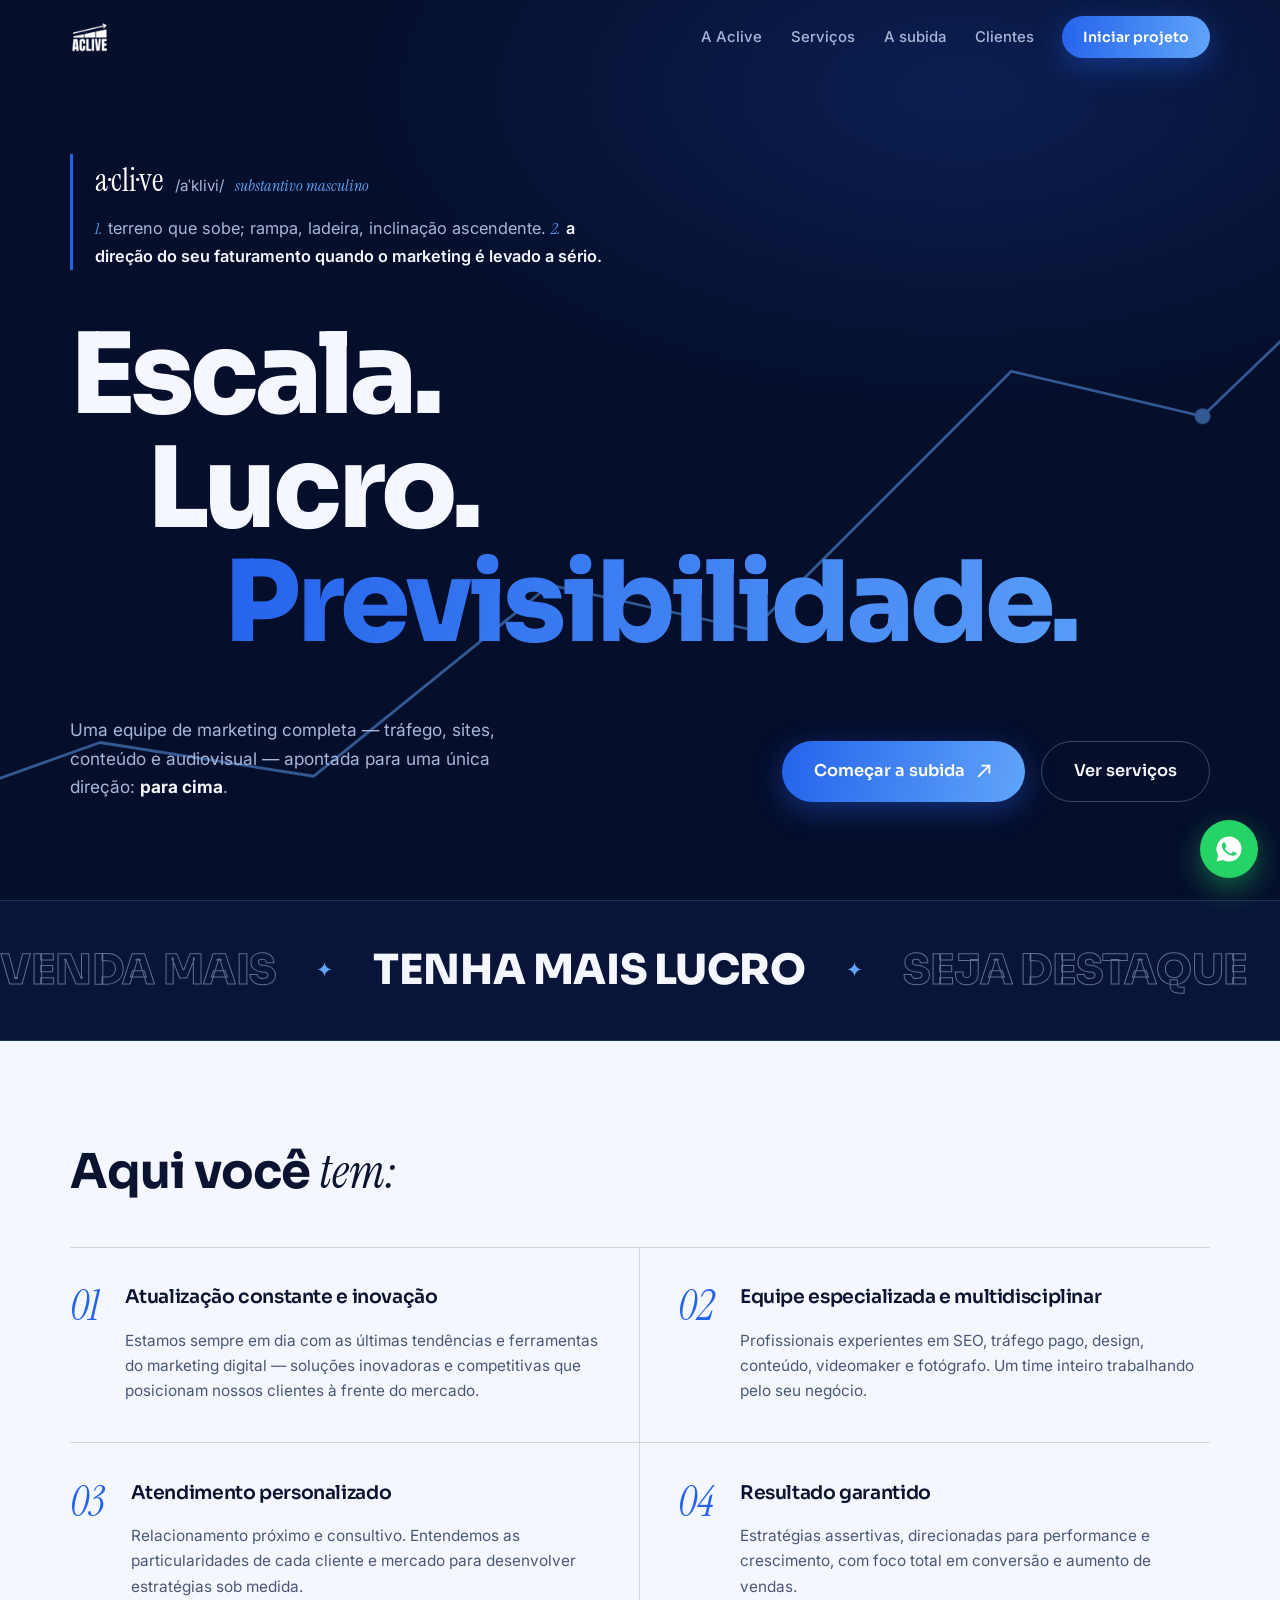
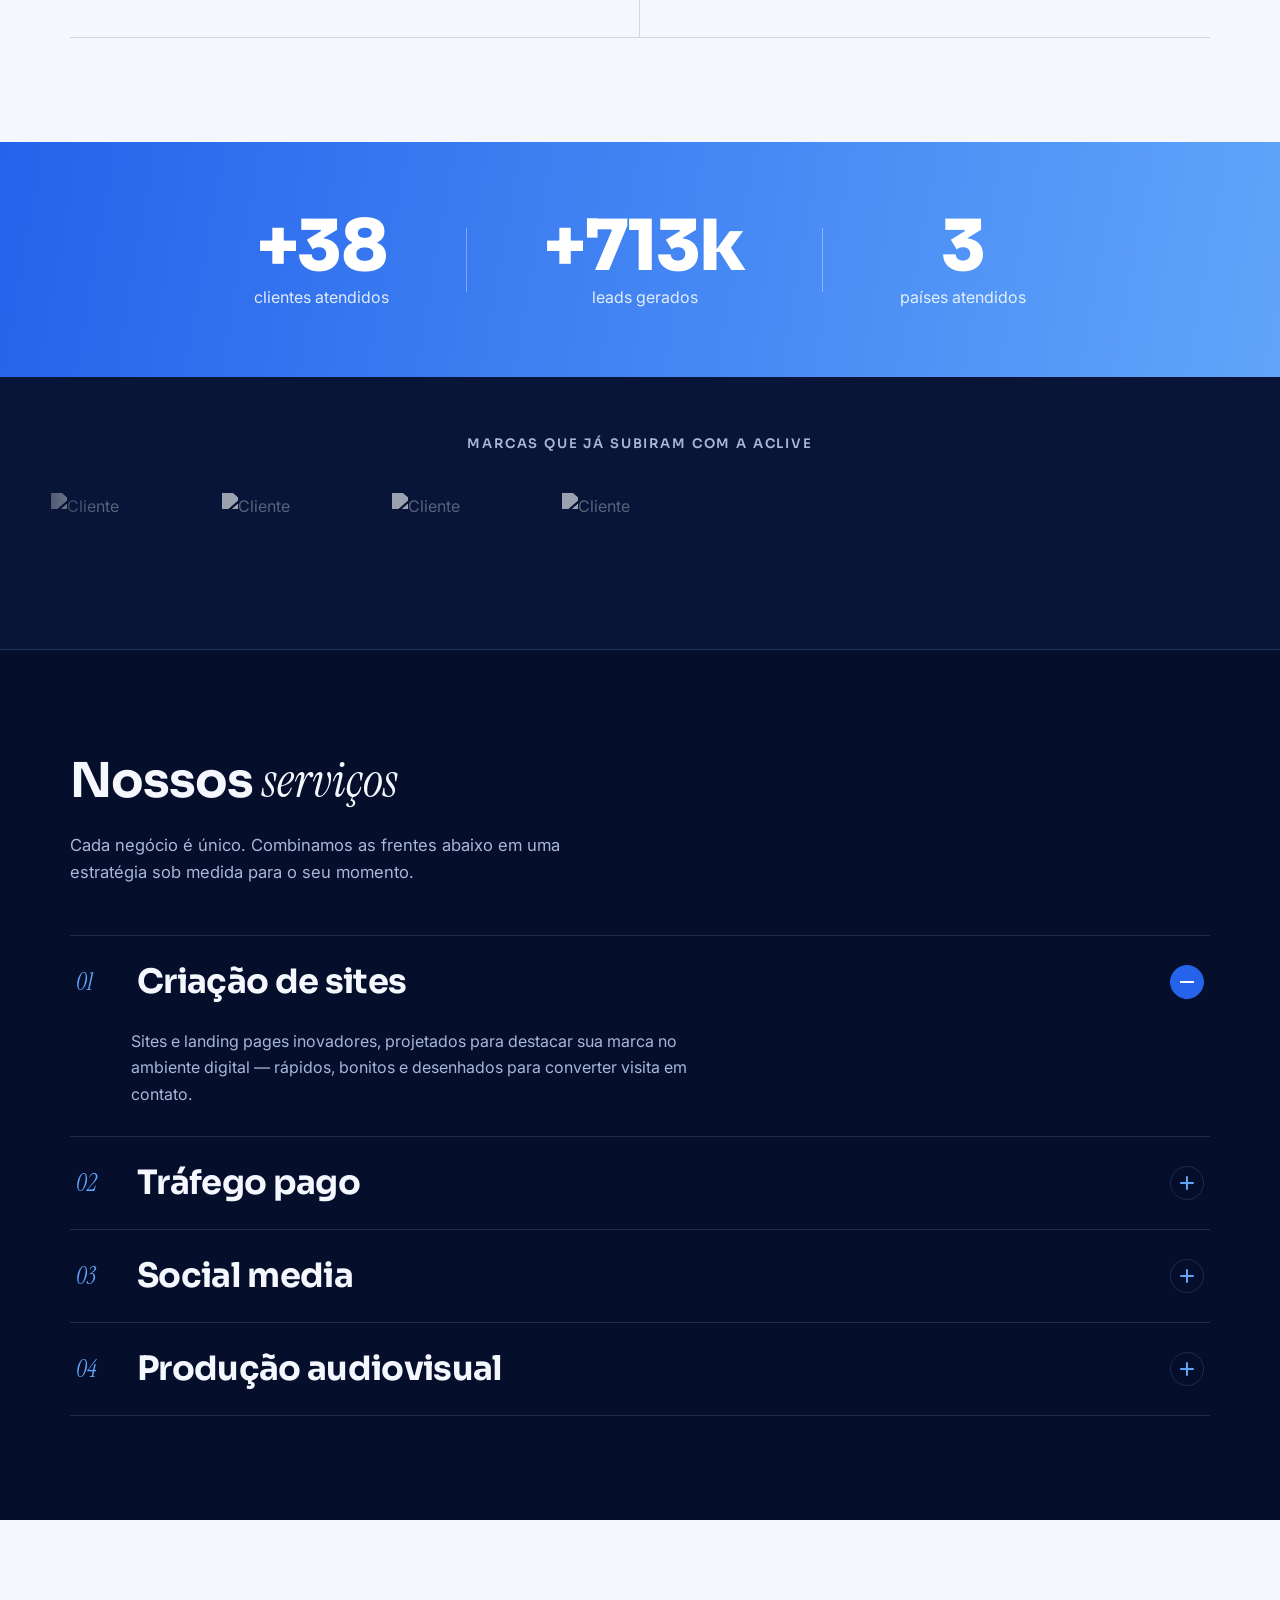
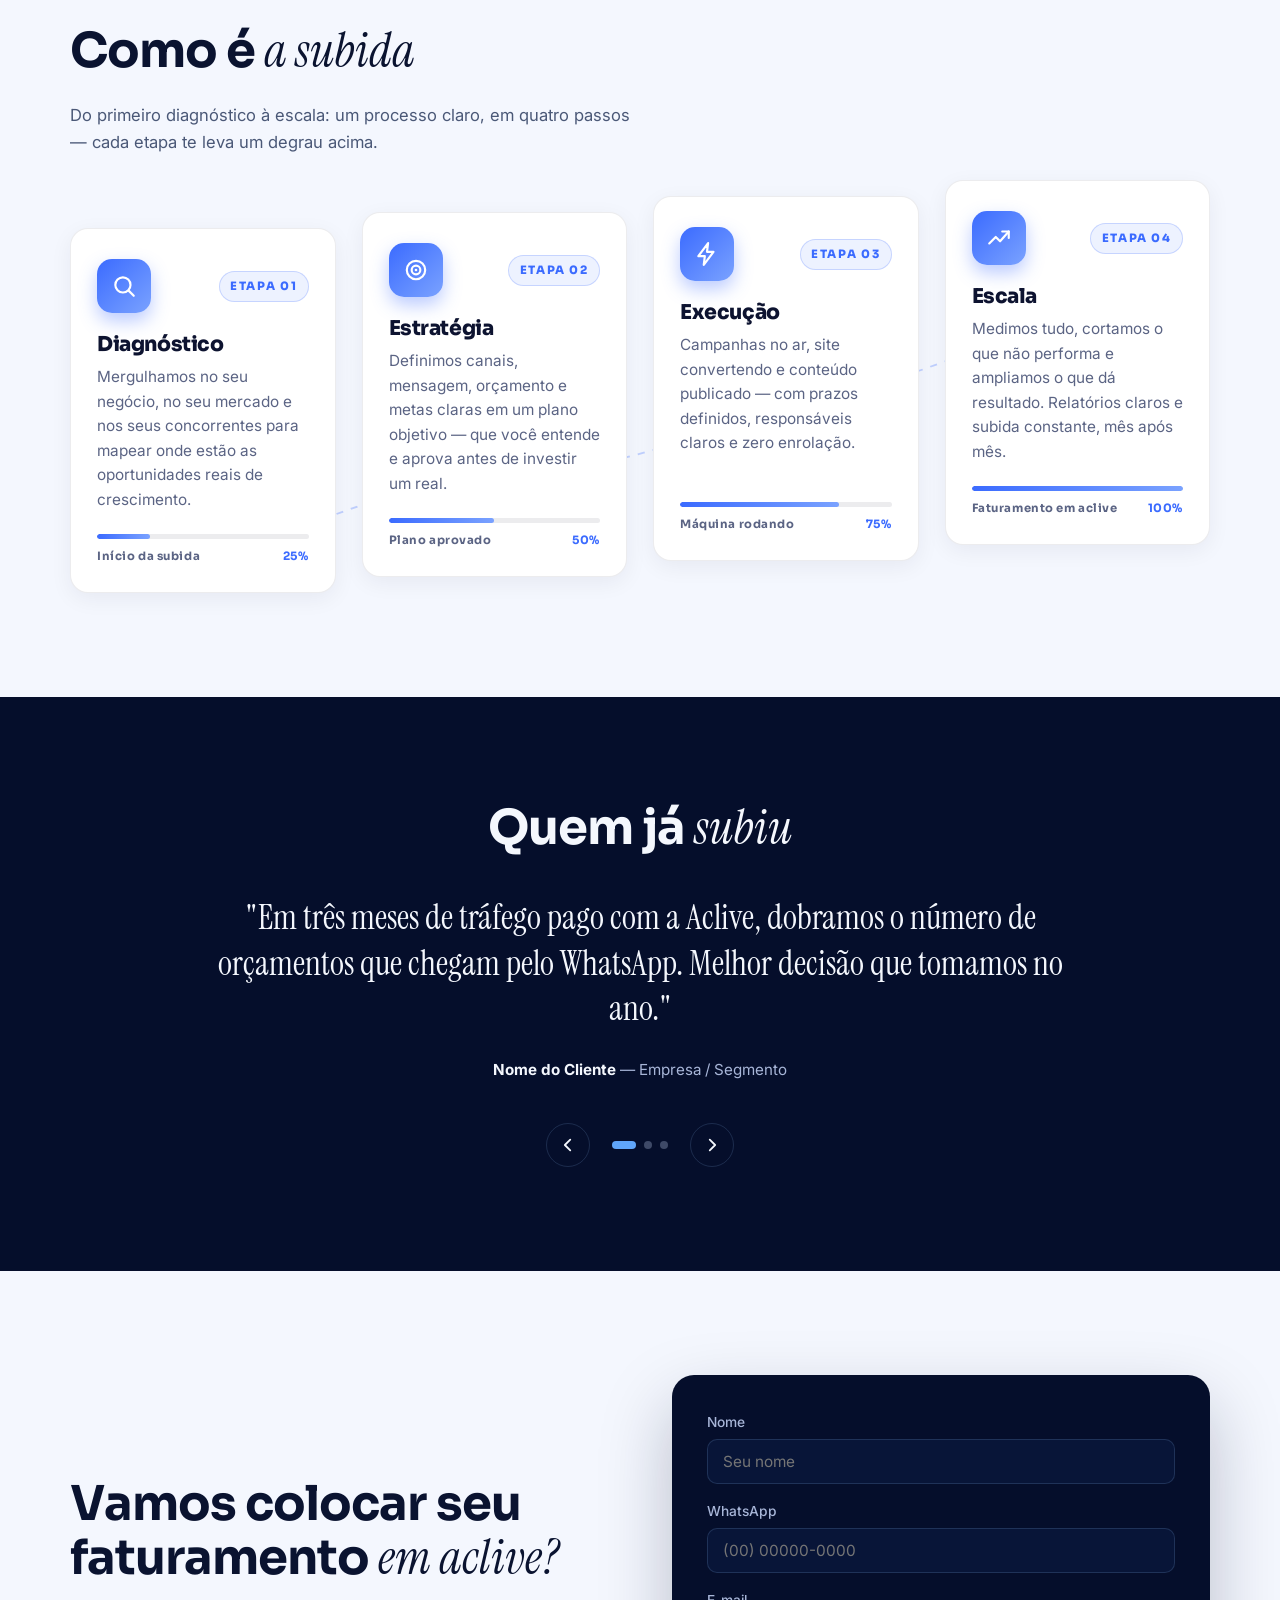
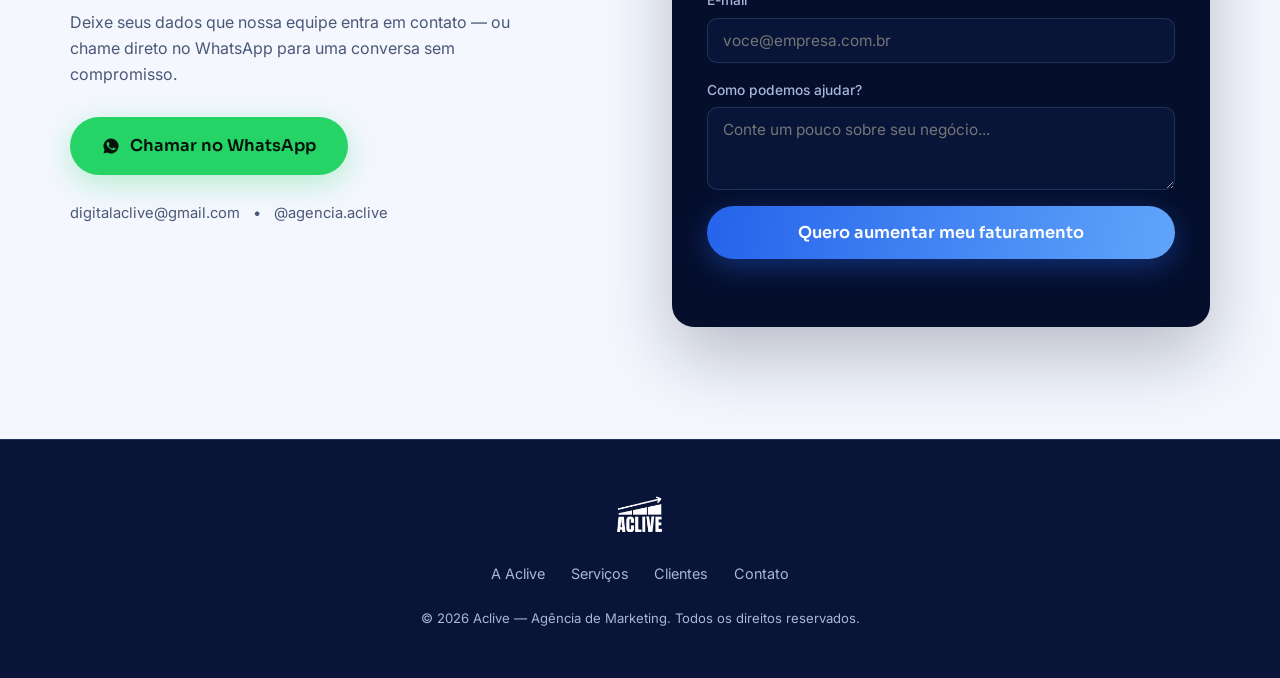
==== aclive/index.html @ 38b8c05d "feat: Meta Pixel em todas as páginas + remove webhook do contato.php Co-Authored-By: Claude Fable 5 " ====
<!DOCTYPE html>
<html lang="pt-BR">
<head>
  <meta charset="UTF-8">
  <meta name="viewport" content="width=device-width, initial-scale=1.0">
  <title>Aclive | Agência de Marketing — Seu faturamento em subida</title>
  <meta name="description" content="Aclive: agência de marketing completa. Tráfego pago, criação de sites, social media e produção audiovisual para colocar seu faturamento em escala, com lucro e previsibilidade.">

  <!-- ============================================================
       ONDE PERSONALIZAR (busque por "EDITAR" neste arquivo):
       1. WhatsApp e e-mail JÁ configurados (31 99366-7472 / digitalaclive@gmail.com)
       2. Instagram: ajuste o link em .contact-alt e no rodapé se necessário
       3. Logos de clientes e depoimentos: buscar "EDITAR" abaixo
       ============================================================ -->

  <link rel="preconnect" href="https://fonts.googleapis.com">
  <link rel="preconnect" href="https://fonts.gstatic.com" crossorigin>
  <link href="https://fonts.googleapis.com/css2?family=Sora:wght@400;600;700;800&family=Inter:wght@400;500;600&family=Instrument+Serif:ital@0;1&display=swap" rel="stylesheet">
  <link rel="stylesheet" href="style.css?v=3">
  <!-- Meta Pixel Code -->
  <script>
  !function(f,b,e,v,n,t,s)
  {if(f.fbq)return;n=f.fbq=function(){n.callMethod?
  n.callMethod.apply(n,arguments):n.queue.push(arguments)};
  if(!f._fbq)f._fbq=n;n.push=n;n.loaded=!0;n.version='2.0';
  n.queue=[];t=b.createElement(e);t.async=!0;
  t.src=v;s=b.getElementsByTagName(e)[0];
  s.parentNode.insertBefore(t,s)}(window, document,'script',
  'https://connect.facebook.net/en_US/fbevents.js');
  fbq('init', '24704770449145082');
  fbq('track', 'PageView');
  </script>
  <noscript><img height="1" width="1" style="display:none"
  src="https://www.facebook.com/tr?id=24704770449145082&ev=PageView&noscript=1"
  /></noscript>
  <!-- End Meta Pixel Code -->
</head>
<body>

  <!-- ================= NAVBAR ================= -->
  <header class="navbar" id="navbar">
    <div class="container nav-inner">
      <a href="#inicio" class="logo" aria-label="Aclive — início">
        <img src="logo-aclive.png" class="logo-img" alt="Aclive">
      </a>

      <nav class="nav-links" id="navLinks" aria-label="Navegação principal">
        <a href="#voce-tem">A Aclive</a>
        <a href="#servicos">Serviços</a>
        <a href="#subida">A subida</a>
        <a href="#depoimentos">Clientes</a>
        <a href="#contato" class="btn btn-primary btn-nav">Iniciar projeto</a>
      </nav>

      <button class="hamburger" id="hamburger" aria-label="Abrir menu" aria-expanded="false">
        <span></span><span></span><span></span>
      </button>
    </div>
  </header>

  <!-- ================= HERO ================= -->
  <section class="hero" id="inicio">
    <!-- linha de gráfico que se desenha sozinha ao carregar -->
    <svg class="hero-chart" viewBox="0 0 1440 800" fill="none" preserveAspectRatio="xMidYMax slice" aria-hidden="true">
      <path class="chart-line" d="M-40 760 L240 660 L430 690 L640 520 L820 560 L1050 330 L1220 370 L1480 120"/>
      <circle class="chart-dot" cx="1220" cy="370" r="7"/>
    </svg>

    <div class="container hero-inner">
      <div class="dict reveal">
        <div class="dict-head">
          <span class="dict-word">a·cli·ve</span>
          <span class="dict-phon">/aˈklivi/</span>
          <span class="dict-class">substantivo masculino</span>
        </div>
        <p class="dict-def">
          <em>1.</em> terreno que sobe; rampa, ladeira, inclinação ascendente.
          <em>2.</em> <strong>a direção do seu faturamento quando o marketing é levado a sério.</strong>
        </p>
      </div>

      <h1 class="stair" aria-label="Escala, lucro e previsibilidade.">
        <span class="stair-line reveal">Escala.</span>
        <span class="stair-line reveal">Lucro.</span>
        <span class="stair-line reveal grad-text">Previsibilidade.</span>
      </h1>

      <div class="hero-foot">
        <p class="hero-sub reveal">
          Uma equipe de marketing completa — tráfego, sites, conteúdo e audiovisual —
          apontada para uma única direção: <strong>para cima</strong>.
        </p>
        <div class="hero-ctas reveal">
          <!-- EDITAR: número do WhatsApp -->
          <a href="https://wa.me/5531993667472?text=Ol%C3%A1!%20Quero%20colocar%20meu%20faturamento%20em%20aclive." class="btn btn-primary btn-lg" target="_blank" rel="noopener">
            Começar a subida
            <svg viewBox="0 0 20 20" fill="none" aria-hidden="true"><path d="M4 16 L16 4 M8 4 h8 v8" stroke="currentColor" stroke-width="2" stroke-linecap="round" stroke-linejoin="round"/></svg>
          </a>
          <a href="#servicos" class="btn btn-ghost btn-lg">Ver serviços</a>
        </div>
      </div>
    </div>
  </section>

  <!-- ================= MARQUEE ================= -->
  <div class="marquee" aria-hidden="true">
    <div class="marquee-track">
      <span>Venda mais</span><i>✦</i>
      <span class="solid">Tenha mais lucro</span><i>✦</i>
      <span>Seja destaque</span><i>✦</i>
      <span class="solid">Aumente seu faturamento</span><i>✦</i>
      <span>Impressione clientes</span><i>✦</i>
      <span class="solid">Marketing 360</span><i>✦</i>
      <span>Venda mais</span><i>✦</i>
      <span class="solid">Tenha mais lucro</span><i>✦</i>
      <span>Seja destaque</span><i>✦</i>
      <span class="solid">Aumente seu faturamento</span><i>✦</i>
      <span>Impressione clientes</span><i>✦</i>
      <span class="solid">Marketing 360</span><i>✦</i>
    </div>
  </div>

  <!-- ================= AQUI VOCÊ TEM (branco, editorial) ================= -->
  <section class="section section-light" id="voce-tem">
    <div class="container">
      <div class="section-head reveal">
        <h2>Aqui você <em>tem:</em></h2>
      </div>

      <div class="editorial-grid">
        <article class="ed-item reveal">
          <span class="ed-num">01</span>
          <h3>Atualização constante e inovação</h3>
          <p>Estamos sempre em dia com as últimas tendências e ferramentas do marketing digital — soluções inovadoras e competitivas que posicionam nossos clientes à frente do mercado.</p>
        </article>
        <article class="ed-item reveal">
          <span class="ed-num">02</span>
          <h3>Equipe especializada e multidisciplinar</h3>
          <p>Profissionais experientes em SEO, tráfego pago, design, conteúdo, videomaker e fotógrafo. Um time inteiro trabalhando pelo seu negócio.</p>
        </article>
        <article class="ed-item reveal">
          <span class="ed-num">03</span>
          <h3>Atendimento personalizado</h3>
          <p>Relacionamento próximo e consultivo. Entendemos as particularidades de cada cliente e mercado para desenvolver estratégias sob medida.</p>
        </article>
        <article class="ed-item reveal">
          <span class="ed-num">04</span>
          <h3>Resultado garantido</h3>
          <p>Estratégias assertivas, direcionadas para performance e crescimento, com foco total em conversão e aumento de vendas.</p>
        </article>
      </div>
    </div>
  </section>

  <!-- ================= NÚMEROS ================= -->
  <section class="stats-band">
    <div class="container stats-row">
      <div class="stat reveal">
        <span class="stat-num" data-count="40" data-prefix="+">+40</span>
        <span class="stat-label">clientes atendidos</span>
      </div>
      <span class="stat-sep" aria-hidden="true"></span>
      <div class="stat reveal">
        <span class="stat-num" data-count="750" data-prefix="+" data-suffix="k">+750k</span>
        <span class="stat-label">leads gerados</span>
      </div>
      <span class="stat-sep" aria-hidden="true"></span>
      <div class="stat reveal">
        <span class="stat-num" data-count="3">3</span>
        <span class="stat-label">países atendidos</span>
      </div>
    </div>
  </section>

  <!-- ================= CLIENTES (carrossel de logos) =================
       Os logos ficam na pasta  logos/  (logos/cliente-1.png ... cliente-4.png).
       Basta subir os arquivos nessa pasta na public_html — veja logos/LEIA-ME.txt.
       A lista aparece DUAS vezes (conjunto 1 e a cópia) — é a cópia que faz
       o carrossel girar sem emenda. Para trocar/adicionar, mude nos DOIS. -->
  <section class="clients-band" aria-label="Clientes que confiam na Aclive">
    <p class="clients-label">Marcas que já subiram com a Aclive</p>
    <div class="logos-viewport">
      <div class="logos-track">
        <!-- ===== CONJUNTO 1 (visível) ===== -->
        <div class="client-logo"><img src="logos/cliente-1.png" alt="Cliente"></div>
        <div class="client-logo"><img src="logos/cliente-2.png" alt="Cliente"></div>
        <div class="client-logo"><img src="logos/cliente-3.png" alt="Cliente"></div>
        <div class="client-logo"><img src="logos/cliente-4.png" alt="Cliente"></div>
        <!-- ===== CONJUNTO 2 (cópia — mantenha igual ao conjunto 1) ===== -->
        <div class="client-logo" aria-hidden="true"><img src="logos/cliente-1.png" alt=""></div>
        <div class="client-logo" aria-hidden="true"><img src="logos/cliente-2.png" alt=""></div>
        <div class="client-logo" aria-hidden="true"><img src="logos/cliente-3.png" alt=""></div>
        <div class="client-logo" aria-hidden="true"><img src="logos/cliente-4.png" alt=""></div>
      </div>
    </div>
  </section>

  <!-- ================= SERVIÇOS (acordeão) ================= -->
  <section class="section" id="servicos">
    <div class="container">
      <div class="section-head light reveal">
        <h2>Nossos <em>serviços</em></h2>
      </div>
      <p class="section-sub reveal">Cada negócio é único. Combinamos as frentes abaixo em uma estratégia sob medida para o seu momento.</p>

      <div class="svc-list" id="svcList">
        <article class="svc open reveal">
          <button class="svc-head" aria-expanded="true">
            <span class="svc-num">01</span>
            <h3>Criação de sites</h3>
            <span class="svc-arrow" aria-hidden="true"></span>
          </button>
          <div class="svc-body">
            <p>Sites e landing pages inovadores, projetados para destacar sua marca no ambiente digital — rápidos, bonitos e desenhados para converter visita em contato.</p>
          </div>
        </article>

        <article class="svc reveal">
          <button class="svc-head" aria-expanded="false">
            <span class="svc-num">02</span>
            <h3>Tráfego pago</h3>
            <span class="svc-arrow" aria-hidden="true"></span>
          </button>
          <div class="svc-body">
            <p>Campanhas de mídia paga para aumentar suas vendas e sua visibilidade — na sua região ou no Brasil todo — com cada real investido rastreado até o resultado.</p>
          </div>
        </article>

        <article class="svc reveal">
          <button class="svc-head" aria-expanded="false">
            <span class="svc-num">03</span>
            <h3>Social media</h3>
            <span class="svc-arrow" aria-hidden="true"></span>
          </button>
          <div class="svc-body">
            <p>Soluções completas para redes sociais que fazem sua marca se destacar e engajar o público de maneira autêntica e estratégica.</p>
          </div>
        </article>

        <article class="svc reveal">
          <button class="svc-head" aria-expanded="false">
            <span class="svc-num">04</span>
            <h3>Produção audiovisual</h3>
            <span class="svc-arrow" aria-hidden="true"></span>
          </button>
          <div class="svc-body">
            <p>Roteiros, vídeos e fotografia persuasivos — produzidos por videomaker e fotógrafo próprios — para atrair mais clientes para o seu negócio.</p>
          </div>
        </article>
      </div>
    </div>
  </section>

  <!-- ================= A SUBIDA (branco, passos em diagonal) ================= -->
  <section class="section section-light" id="subida">
    <div class="container">
      <div class="section-head reveal">
        <h2>Como é <em>a subida</em></h2>
      </div>
      <p class="climb-sub reveal">Do primeiro diagnóstico à escala: um processo claro, em quatro passos — cada etapa te leva um degrau acima.</p>

      <div class="climb2">
        <!-- Estilos dos cards estão no style.css (seção "A subida: cards v2") -->

        <div class="sbd-grid">
          <svg class="sbd-path" viewBox="0 0 1100 420" preserveAspectRatio="none" aria-hidden="true">
            <path d="M40 380 C 220 380, 260 300, 400 290 S 640 220, 720 200 S 980 90, 1060 60"/>
          </svg>

          <article class="sbd-card reveal">
            <div class="sbd-top">
              <span class="sbd-ic" aria-hidden="true">
                <svg viewBox="0 0 24 24" fill="none"><circle cx="11" cy="11" r="7" stroke="currentColor" stroke-width="2"/><path d="M16.5 16.5 L21 21" stroke="currentColor" stroke-width="2" stroke-linecap="round"/></svg>
              </span>
              <span class="sbd-step">Etapa 01</span>
            </div>
            <h3>Diagnóstico</h3>
            <p>Mergulhamos no seu negócio, no seu mercado e nos seus concorrentes para mapear onde estão as oportunidades reais de crescimento.</p>
            <div class="sbd-meter" aria-hidden="true">
              <div class="sbd-meter-track"><span class="sbd-meter-fill" style="--fill:25%"></span></div>
              <div class="sbd-meter-label"><span>Início da subida</span><b>25%</b></div>
            </div>
          </article>

          <article class="sbd-card reveal">
            <div class="sbd-top">
              <span class="sbd-ic" aria-hidden="true">
                <svg viewBox="0 0 24 24" fill="none"><circle cx="12" cy="12" r="8.5" stroke="currentColor" stroke-width="2"/><circle cx="12" cy="12" r="4" stroke="currentColor" stroke-width="2"/><circle cx="12" cy="12" r="1.2" fill="currentColor"/></svg>
              </span>
              <span class="sbd-step">Etapa 02</span>
            </div>
            <h3>Estratégia</h3>
            <p>Definimos canais, mensagem, orçamento e metas claras em um plano objetivo — que você entende e aprova antes de investir um real.</p>
            <div class="sbd-meter" aria-hidden="true">
              <div class="sbd-meter-track"><span class="sbd-meter-fill" style="--fill:50%"></span></div>
              <div class="sbd-meter-label"><span>Plano aprovado</span><b>50%</b></div>
            </div>
          </article>

          <article class="sbd-card reveal">
            <div class="sbd-top">
              <span class="sbd-ic" aria-hidden="true">
                <svg viewBox="0 0 24 24" fill="none"><path d="M13 2 L4 14 h6 l-1 8 9-12 h-6 Z" stroke="currentColor" stroke-width="2" stroke-linejoin="round"/></svg>
              </span>
              <span class="sbd-step">Etapa 03</span>
            </div>
            <h3>Execução</h3>
            <p>Campanhas no ar, site convertendo e conteúdo publicado — com prazos definidos, responsáveis claros e zero enrolação.</p>
            <div class="sbd-meter" aria-hidden="true">
              <div class="sbd-meter-track"><span class="sbd-meter-fill" style="--fill:75%"></span></div>
              <div class="sbd-meter-label"><span>Máquina rodando</span><b>75%</b></div>
            </div>
          </article>

          <article class="sbd-card reveal">
            <div class="sbd-top">
              <span class="sbd-ic" aria-hidden="true">
                <svg viewBox="0 0 24 24" fill="none"><path d="M3 17 L9 11 L13 15 L21 6" stroke="currentColor" stroke-width="2" stroke-linecap="round" stroke-linejoin="round"/><path d="M15 6 h6 v6" stroke="currentColor" stroke-width="2" stroke-linecap="round" stroke-linejoin="round"/></svg>
              </span>
              <span class="sbd-step">Etapa 04</span>
            </div>
            <h3>Escala</h3>
            <p>Medimos tudo, cortamos o que não performa e ampliamos o que dá resultado. Relatórios claros e subida constante, mês após mês.</p>
            <div class="sbd-meter" aria-hidden="true">
              <div class="sbd-meter-track"><span class="sbd-meter-fill" style="--fill:100%"></span></div>
              <div class="sbd-meter-label"><span>Faturamento em aclive</span><b>100%</b></div>
            </div>
          </article>
        </div>
      </div>
    </div>
  </section>

  <!-- ================= DEPOIMENTOS (slider) ================= -->
  <section class="section" id="depoimentos">
    <div class="container container-narrow">
      <div class="section-head light center reveal">
        <h2>Quem já <em>subiu</em></h2>
      </div>

      <!-- EDITAR: substitua pelos seus depoimentos reais (texto, nome e empresa) -->
      <div class="quote-slider reveal" id="quoteSlider">
        <div class="quote-viewport">
          <figure class="quote active">
            <blockquote>"Em três meses de tráfego pago com a Aclive, dobramos o número de orçamentos que chegam pelo WhatsApp. Melhor decisão que tomamos no ano."</blockquote>
            <figcaption><strong>Nome do Cliente</strong> — Empresa / Segmento</figcaption>
          </figure>
          <figure class="quote">
            <blockquote>"Finalmente uma agência que explica o que está fazendo e mostra os números. O relatório é claro e o atendimento é rápido de verdade."</blockquote>
            <figcaption><strong>Nome do Cliente</strong> — Empresa / Segmento</figcaption>
          </figure>
          <figure class="quote">
            <blockquote>"Refizeram nosso site e a produção dos vídeos. A marca ficou profissional e as vendas online começaram a acontecer no primeiro mês."</blockquote>
            <figcaption><strong>Nome do Cliente</strong> — Empresa / Segmento</figcaption>
          </figure>
        </div>
        <div class="quote-nav">
          <button class="quote-btn" id="quotePrev" aria-label="Depoimento anterior">
            <svg viewBox="0 0 20 20" fill="none"><path d="M12.5 4 L6.5 10 L12.5 16" stroke="currentColor" stroke-width="2" stroke-linecap="round" stroke-linejoin="round"/></svg>
          </button>
          <div class="quote-dots" id="quoteDots"></div>
          <button class="quote-btn" id="quoteNext" aria-label="Próximo depoimento">
            <svg viewBox="0 0 20 20" fill="none"><path d="M7.5 4 L13.5 10 L7.5 16" stroke="currentColor" stroke-width="2" stroke-linecap="round" stroke-linejoin="round"/></svg>
          </button>
        </div>
      </div>
    </div>
  </section>

  <!-- ================= CONTATO ================= -->
  <section class="section section-light cta-final" id="contato">
    <div class="container cta-grid">
      <div class="cta-text">
        <div class="section-head reveal">
          <h2>Vamos colocar seu faturamento <em>em aclive?</em></h2>
        </div>
        <p class="reveal">Deixe seus dados que nossa equipe entra em contato — ou chame direto no WhatsApp para uma conversa sem compromisso.</p>
        <!-- EDITAR: número do WhatsApp -->
        <a href="https://wa.me/5531993667472?text=Ol%C3%A1!%20Vim%20pelo%20site%20da%20Aclive." class="btn btn-wa btn-lg reveal" target="_blank" rel="noopener">
          <svg viewBox="0 0 24 24" fill="currentColor" aria-hidden="true" class="wa-icon"><path d="M12 2a10 10 0 0 0-8.6 15.1L2 22l5.1-1.3A10 10 0 1 0 12 2Zm5.4 14.1c-.2.6-1.3 1.2-1.8 1.2-.5.1-1 .2-3.4-.7-2.9-1.2-4.7-4.1-4.9-4.3-.1-.2-1.1-1.5-1.1-2.9s.7-2 1-2.3c.2-.3.5-.3.7-.3h.5c.2 0 .4 0 .6.4l.9 2.1c.1.2.1.4 0 .6l-.4.6-.5.5c-.2.2-.3.4-.1.7.2.3.8 1.4 1.8 2.2 1.2 1.1 2.3 1.5 2.6 1.6.3.1.5.1.7-.1l1-1.2c.2-.3.4-.2.7-.1l2 1c.3.1.5.2.6.4 0 .1 0 .7-.3 1.6Z"/></svg>
          Chamar no WhatsApp
        </a>
        <div class="contact-alt reveal">
          <!-- EDITAR: e-mail e Instagram reais -->
          <a href="mailto:digitalaclive@gmail.com">digitalaclive@gmail.com</a>
          <span aria-hidden="true">•</span>
          <a href="https://instagram.com/agencia.aclive" target="_blank" rel="noopener">@agencia.aclive</a>
        </div>
      </div>

      <form class="lead-form reveal" id="leadForm" action="contato.php" method="POST" novalidate>
        <label>
          Nome
          <input type="text" name="nome" required placeholder="Seu nome" autocomplete="name">
        </label>
        <label>
          WhatsApp
          <input type="tel" name="telefone" required placeholder="(00) 00000-0000" autocomplete="tel">
        </label>
        <label>
          E-mail
          <input type="email" name="email" required placeholder="voce@empresa.com.br" autocomplete="email">
        </label>
        <label>
          Como podemos ajudar?
          <textarea name="mensagem" rows="3" placeholder="Conte um pouco sobre seu negócio..."></textarea>
        </label>
        <!-- honeypot anti-spam: fica invisível, humanos não preenchem -->
        <input type="text" name="site" class="hp-field" tabindex="-1" autocomplete="off" aria-hidden="true">
        <button type="submit" class="btn btn-primary btn-lg btn-submit">Quero aumentar meu faturamento</button>
        <p class="form-status" id="formStatus" role="status"></p>
      </form>
    </div>
  </section>

  <!-- ================= FOOTER ================= -->
  <footer class="footer">
    <div class="container footer-inner">
      <a href="#inicio" class="logo" aria-label="Aclive — voltar ao topo">
        <img src="logo-aclive.png" class="logo-img" alt="Aclive">
      </a>
      <nav class="footer-links" aria-label="Links do rodapé">
        <a href="#voce-tem">A Aclive</a>
        <a href="#servicos">Serviços</a>
        <a href="#depoimentos">Clientes</a>
        <a href="#contato">Contato</a>
      </nav>
      <p class="footer-copy">© <span id="year">2026</span> Aclive — Agência de Marketing. Todos os direitos reservados.</p>
    </div>
  </footer>

  <!-- WhatsApp flutuante — EDITAR: número do WhatsApp -->
  <a href="https://wa.me/5531993667472?text=Ol%C3%A1!%20Vim%20pelo%20site%20da%20Aclive." class="wa-float" target="_blank" rel="noopener" aria-label="Conversar no WhatsApp">
    <svg viewBox="0 0 24 24" fill="currentColor" aria-hidden="true"><path d="M12 2a10 10 0 0 0-8.6 15.1L2 22l5.1-1.3A10 10 0 1 0 12 2Zm5.4 14.1c-.2.6-1.3 1.2-1.8 1.2-.5.1-1 .2-3.4-.7-2.9-1.2-4.7-4.1-4.9-4.3-.1-.2-1.1-1.5-1.1-2.9s.7-2 1-2.3c.2-.3.5-.3.7-.3h.5c.2 0 .4 0 .6.4l.9 2.1c.1.2.1.4 0 .6l-.4.6-.5.5c-.2.2-.3.4-.1.7.2.3.8 1.4 1.8 2.2 1.2 1.1 2.3 1.5 2.6 1.6.3.1.5.1.7-.1l1-1.2c.2-.3.4-.2.7-.1l2 1c.3.1.5.2.6.4 0 .1 0 .7-.3 1.6Z"/></svg>
  </a>

  <script src="script.js"></script>
</body>
</html>
---- aclive/style.css ----
/* ============================================================
   ACLIVE — Agência de Marketing
   Design autoral: conceito "aclive = subida"
   Azul-marinho profundo + branco editorial + azul elétrico
   Para ajustar a cor da marca, altere --accent e --accent-2
   ============================================================ */

:root {
  --navy: #050e2b;
  --navy-2: #081538;
  --surface: #0c1c48;
  --border: rgba(147, 197, 253, 0.16);
  --white: #ffffff;
  --paper: #f4f7fe;
  --ink: #0a1330;
  --ink-dim: #4a5877;
  --text: #f4f7fd;
  --text-dim: #a8b6d8;
  --accent: #2563eb;
  --accent-2: #60a5fa;
  --grad: linear-gradient(100deg, var(--accent), var(--accent-2));
  --font-display: 'Sora', system-ui, -apple-system, sans-serif;
  --font-body: 'Inter', system-ui, -apple-system, sans-serif;
  --font-serif: 'Instrument Serif', Georgia, serif;
}

* { margin: 0; padding: 0; box-sizing: border-box; }

html { scroll-behavior: smooth; }

body {
  font-family: var(--font-body);
  background: var(--navy);
  color: var(--text);
  line-height: 1.65;
  -webkit-font-smoothing: antialiased;
  overflow-x: hidden;
}

::selection { background: var(--accent); color: #fff; }

img, svg { max-width: 100%; }

.container { width: min(1140px, 92%); margin-inline: auto; }

.container-narrow { width: min(860px, 92%); }

/* ---------- Tipografia ---------- */
h1, h2, h3 { font-family: var(--font-display); line-height: 1.12; letter-spacing: -0.02em; }

h2 { font-size: clamp(1.9rem, 4.4vw, 3rem); font-weight: 700; }
h3 { font-size: 1.18rem; font-weight: 600; }

h2 em {
  font-family: var(--font-serif);
  font-style: italic;
  font-weight: 400;
  letter-spacing: 0;
}

.grad-text {
  background: var(--grad);
  -webkit-background-clip: text;
  background-clip: text;
  color: transparent;
}

/* Cabeçalho de seção com índice editorial (01), (02)... */
.section-head {
  display: flex;
  align-items: baseline;
  gap: 1.2rem;
  margin-bottom: 1.5rem;
}

.section-head.center { justify-content: center; }

.section-head .index {
  font-family: var(--font-display);
  font-size: 0.85rem;
  font-weight: 600;
  letter-spacing: 0.08em;
  color: var(--accent);
}

.section-light .section-head h2 { color: var(--ink); }

.section-sub {
  color: var(--text-dim);
  max-width: 560px;
  margin-bottom: 3rem;
  font-size: 1.04rem;
}

/* ---------- Botões ---------- */
.btn {
  display: inline-flex;
  align-items: center;
  gap: 0.6rem;
  font-family: var(--font-display);
  font-weight: 600;
  font-size: 0.95rem;
  padding: 0.8rem 1.6rem;
  border-radius: 100px;
  border: none;
  text-decoration: none;
  transition: transform 0.2s ease, box-shadow 0.2s ease;
  cursor: pointer;
}

.btn svg { width: 18px; height: 18px; }

.btn-primary {
  background: var(--grad);
  color: #fff;
  box-shadow: 0 8px 30px rgba(37, 99, 235, 0.4);
}

.btn-primary:hover {
  transform: translateY(-2px);
  box-shadow: 0 12px 40px rgba(37, 99, 235, 0.55);
}

.btn-ghost {
  color: var(--text);
  border: 1px solid rgba(244, 247, 253, 0.25);
}

.btn-ghost:hover { border-color: var(--accent-2); color: var(--accent-2); }

.btn-wa {
  background: #25d366;
  color: #06130a;
  box-shadow: 0 8px 30px rgba(37, 211, 102, 0.3);
}

.btn-wa:hover { transform: translateY(-2px); }

.btn-lg { padding: 1rem 2rem; font-size: 1.02rem; }

/* ---------- Navbar ---------- */
.navbar {
  position: fixed;
  inset: 0 0 auto 0;
  z-index: 100;
  padding: 1rem 0;
  transition: background 0.3s ease, box-shadow 0.3s ease, padding 0.3s ease;
}

.navbar.scrolled {
  background: rgba(5, 14, 43, 0.85);
  backdrop-filter: blur(14px);
  -webkit-backdrop-filter: blur(14px);
  box-shadow: 0 1px 0 var(--border);
  padding: 0.65rem 0;
}

.nav-inner {
  display: flex;
  align-items: center;
  justify-content: space-between;
  gap: 1rem;
}

.logo {
  display: inline-flex;
  align-items: center;
  gap: 0.55rem;
  text-decoration: none;
  color: #fff;
}

.logo-mark { width: 34px; height: 27px; display: block; }

/* logomarca oficial (arquivo logo-aclive.svg) */
.logo-img { height: 40px; width: auto; display: block; }

.footer .logo-img { height: 52px; }

.logo-text {
  font-family: var(--font-display);
  font-weight: 800;
  font-size: 1.3rem;
  letter-spacing: 0.06em;
  color: var(--text);
}

.nav-links { display: flex; align-items: center; gap: 1.8rem; }

.nav-links a:not(.btn) {
  color: var(--text-dim);
  text-decoration: none;
  font-size: 0.93rem;
  font-weight: 500;
  transition: color 0.2s ease;
}

.nav-links a:not(.btn):hover { color: var(--accent-2); }

.btn-nav { padding: 0.6rem 1.3rem; font-size: 0.88rem; }

.hamburger {
  display: none;
  flex-direction: column;
  gap: 5px;
  background: none;
  border: none;
  padding: 6px;
  cursor: pointer;
  z-index: 110;
}

.hamburger span {
  width: 24px;
  height: 2px;
  background: var(--text);
  border-radius: 2px;
  transition: transform 0.3s ease, opacity 0.3s ease;
}

.hamburger.open span:nth-child(1) { transform: translateY(7px) rotate(45deg); }
.hamburger.open span:nth-child(2) { opacity: 0; }
.hamburger.open span:nth-child(3) { transform: translateY(-7px) rotate(-45deg); }

/* ---------- Hero ---------- */
.hero {
  position: relative;
  min-height: 100svh;
  display: flex;
  align-items: center;
  padding: 8.5rem 0 5rem;
  overflow: hidden;
  background:
    radial-gradient(80% 60% at 75% 10%, rgba(37, 99, 235, 0.2), transparent 60%),
    var(--navy);
}

/* gráfico de linha que se desenha ao carregar a página */
.hero-chart {
  position: absolute;
  inset: 0;
  width: 100%;
  height: 100%;
  color: var(--accent-2);
  opacity: 0.5;
  pointer-events: none;
}

.chart-line {
  stroke: currentColor;
  stroke-width: 2.5;
  stroke-linecap: round;
  stroke-linejoin: round;
  stroke-dasharray: 2400;
  stroke-dashoffset: 2400;
  animation: draw 2.6s ease-out 0.4s forwards;
}

@keyframes draw { to { stroke-dashoffset: 0; } }

.chart-dot {
  fill: var(--accent-2);
  opacity: 0;
  animation: dot-in 0.5s ease 2.6s forwards, pulse 2.4s ease 3.1s infinite;
  transform-origin: 1220px 370px;
}

@keyframes dot-in { to { opacity: 1; } }

@keyframes pulse {
  0%, 100% { transform: scale(1); }
  50% { transform: scale(1.7); }
}

.hero-inner { position: relative; }

/* verbete de dicionário */
.dict {
  max-width: 560px;
  border-left: 3px solid var(--accent);
  padding-left: 1.4rem;
  margin-bottom: 3rem;
}

.dict-head {
  display: flex;
  align-items: baseline;
  flex-wrap: wrap;
  gap: 0.7rem;
}

.dict-word {
  font-family: var(--font-serif);
  font-size: 2rem;
  color: #fff;
}

.dict-phon { color: var(--text-dim); font-size: 0.95rem; }

.dict-class {
  font-family: var(--font-serif);
  font-style: italic;
  color: var(--accent-2);
  font-size: 0.98rem;
}

.dict-def {
  margin-top: 0.5rem;
  color: var(--text-dim);
  font-size: 1.02rem;
}

.dict-def em {
  font-family: var(--font-serif);
  font-style: italic;
  color: var(--accent-2);
}

.dict-def strong { color: var(--text); font-weight: 600; }

/* título em escada — cada linha sobe um degrau */
.stair {
  display: flex;
  flex-direction: column;
  font-size: clamp(3rem, 9.5vw, 7rem);
  font-weight: 800;
  line-height: 1.02;
  letter-spacing: -0.035em;
}

.stair-line:nth-child(2) { margin-left: clamp(1.5rem, 6vw, 5rem); }
.stair-line:nth-child(3) { margin-left: clamp(3rem, 12vw, 10rem); }

.hero-foot {
  display: flex;
  align-items: flex-end;
  justify-content: space-between;
  flex-wrap: wrap;
  gap: 2rem;
  margin-top: 3.5rem;
}

.hero-sub {
  max-width: 460px;
  color: var(--text-dim);
  font-size: 1.08rem;
}

.hero-sub strong { color: var(--text); }

.hero-ctas { display: flex; flex-wrap: wrap; gap: 1rem; }

/* ---------- Marquee (texto grande contornado) ---------- */
.marquee {
  overflow: hidden;
  padding: 2.2rem 0;
  border-block: 1px solid var(--border);
  background: var(--navy-2);
}

.marquee-track {
  display: flex;
  align-items: center;
  gap: 2.5rem;
  width: max-content;
  animation: marquee 40s linear infinite;
}

@keyframes marquee {
  from { transform: translateX(0); }
  to   { transform: translateX(-50%); }
}

.marquee span {
  font-family: var(--font-display);
  font-size: clamp(1.6rem, 3.4vw, 2.6rem);
  font-weight: 800;
  letter-spacing: -0.01em;
  white-space: nowrap;
  text-transform: uppercase;
  color: transparent;
  -webkit-text-stroke: 1px rgba(168, 182, 216, 0.55);
}

.marquee span.solid {
  color: var(--text);
  -webkit-text-stroke: 0;
}

.marquee i {
  font-style: normal;
  color: var(--accent-2);
  font-size: 1.3rem;
}

/* ---------- Seções ---------- */
.section { padding: 6.5rem 0; }

.section-light {
  background: var(--paper);
  color: var(--ink);
}

.section-light p { color: var(--ink-dim); }

/* ---------- Grade editorial (Aqui você tem) ---------- */
.editorial-grid {
  display: grid;
  grid-template-columns: 1fr 1fr;
  margin-top: 3rem;
  border-top: 1px solid rgba(10, 19, 48, 0.14);
}

.ed-item {
  padding: 2.4rem 2.4rem 2.4rem 0;
  border-bottom: 1px solid rgba(10, 19, 48, 0.14);
  display: grid;
  grid-template-columns: auto 1fr;
  column-gap: 1.6rem;
  align-items: start;
}

.ed-item:nth-child(odd) { border-right: 1px solid rgba(10, 19, 48, 0.14); }

.ed-item:nth-child(even) { padding-left: 2.4rem; padding-right: 0; }

.ed-num {
  font-family: var(--font-serif);
  font-style: italic;
  font-size: 2.6rem;
  line-height: 1;
  color: var(--accent);
}

.ed-item h3 { color: var(--ink); margin-bottom: 0.6rem; }

.ed-item p { grid-column: 2; font-size: 0.96rem; }

/* ---------- Faixa de números ---------- */
.stats-band {
  background: var(--grad);
  color: #fff;
  padding: 4.2rem 0;
}

.stats-row {
  display: flex;
  justify-content: center;
  align-items: center;
  flex-wrap: wrap;
  gap: clamp(2rem, 6vw, 5rem);
}

.stat { text-align: center; }

.stat-num {
  display: block;
  font-family: var(--font-display);
  font-size: clamp(2.6rem, 6.5vw, 4.4rem);
  font-weight: 800;
  line-height: 1.05;
  letter-spacing: -0.02em;
}

.stat-label { font-size: 1rem; opacity: 0.85; }

.stat-sep {
  width: 1px;
  height: 64px;
  background: rgba(255, 255, 255, 0.35);
}

/* ---------- Clientes (carrossel de logos) ---------- */
.clients-band {
  background: var(--navy-2);
  border-bottom: 1px solid var(--border);
  padding: 3.5rem 0;
  overflow: hidden;
}

.clients-label {
  text-align: center;
  font-family: var(--font-display);
  font-size: 0.82rem;
  font-weight: 600;
  letter-spacing: 0.14em;
  text-transform: uppercase;
  color: var(--text-dim);
  margin-bottom: 2.4rem;
}

.logos-viewport {
  overflow: hidden;
  /* esmaece as bordas para o loop parecer infinito */
  -webkit-mask-image: linear-gradient(90deg, transparent, #000 8%, #000 92%, transparent);
  mask-image: linear-gradient(90deg, transparent, #000 8%, #000 92%, transparent);
}

.logos-track {
  display: flex;
  flex-wrap: nowrap;
  align-items: center;
  width: max-content;
  /* a lista aparece 2x no HTML; deslizar -50% mostra exatamente 1 lista,
     e como a 2ª é idêntica, o recomeço é invisível (loop sem emenda) */
  animation: logos-scroll 40s linear infinite;
  will-change: transform;
}

@keyframes logos-scroll {
  from { transform: translateX(0); }
  to   { transform: translateX(-50%); }
}

.clients-band:hover .logos-track { animation-play-state: paused; }

.client-logo {
  flex: 0 0 auto;
  /* espaçamento por logo (não usar gap): garante que -50% caia exato */
  margin: 0 clamp(1.6rem, 4vw, 3.2rem);
  color: rgba(255, 255, 255, 0.55);
  transition: color 0.3s ease, transform 0.3s ease;
}

.client-logo:hover { color: #fff; transform: translateY(-2px); }

.client-logo svg { height: 100px; width: auto; display: block; }

.client-logo img {
  height: 100px;
  width: auto;
  display: block;
  object-fit: contain;
  filter: brightness(0) invert(1);
  opacity: 0.6;
  transition: opacity 0.3s ease;
}

.client-logo img:hover { opacity: 1; }

/* ---------- Serviços (acordeão) ---------- */
.svc-list {
  border-top: 1px solid var(--border);
  margin-top: 1rem;
}

.svc { border-bottom: 1px solid var(--border); }

.svc-head {
  width: 100%;
  display: grid;
  grid-template-columns: auto 1fr auto;
  align-items: center;
  gap: 1.6rem;
  padding: 1.7rem 0.4rem;
  background: none;
  border: none;
  color: var(--text);
  text-align: left;
  cursor: pointer;
}

.svc-num {
  font-family: var(--font-serif);
  font-style: italic;
  font-size: 1.5rem;
  color: var(--accent-2);
  min-width: 2.2rem;
}

.svc-head h3 {
  font-size: clamp(1.4rem, 3vw, 2.1rem);
  font-weight: 700;
  transition: color 0.25s ease, transform 0.25s ease;
}

.svc:hover .svc-head h3 { color: var(--accent-2); transform: translateX(8px); }

.svc-arrow {
  position: relative;
  width: 34px;
  height: 34px;
  border: 1px solid var(--border);
  border-radius: 50%;
  flex-shrink: 0;
  transition: background 0.25s ease, border-color 0.25s ease;
}

.svc-arrow::before, .svc-arrow::after {
  content: "";
  position: absolute;
  top: 50%;
  left: 50%;
  width: 14px;
  height: 2px;
  margin: -1px 0 0 -7px;
  background: var(--accent-2);
  border-radius: 2px;
  transition: transform 0.3s ease, background 0.25s ease;
}

.svc-arrow::after { transform: rotate(90deg); }

.svc.open .svc-arrow { background: var(--accent); border-color: var(--accent); }

.svc.open .svc-arrow::before, .svc.open .svc-arrow::after { background: #fff; }

.svc.open .svc-arrow::after { transform: rotate(0); }

.svc-body {
  display: grid;
  grid-template-rows: 0fr;
  transition: grid-template-rows 0.4s ease;
}

.svc-body > p {
  overflow: hidden;
  color: var(--text-dim);
  max-width: 640px;
  padding-left: calc(2.2rem + 1.6rem);
  font-size: 1rem;
}

.svc.open .svc-body { grid-template-rows: 1fr; }

.svc.open .svc-body > p { padding-bottom: 1.8rem; }

/* ---------- A subida (cards em degraus) ---------- */
.climb-sub {
  color: var(--ink-dim);
  max-width: 560px;
  margin-top: 0.6rem;
  font-size: 1.04rem;
}

.climb2 {
  display: grid;
  grid-template-columns: repeat(4, 1fr);
  gap: 1.4rem;
  align-items: start;
  margin-top: 4.5rem;
}

.climb-card {
  position: relative;
  background: #fff;
  border: 1px solid rgba(10, 19, 48, 0.09);
  border-radius: 20px;
  padding: 2rem 1.6rem;
  box-shadow: 0 12px 30px rgba(10, 19, 48, 0.06);
  transition: transform 0.3s ease, box-shadow 0.3s ease, border-color 0.3s ease;
}

/* efeito de subida: cada card um degrau acima (margin não conflita com hover) */
.climb-card:nth-child(1) { margin-top: 60px; }
.climb-card:nth-child(2) { margin-top: 40px; }
.climb-card:nth-child(3) { margin-top: 20px; }
.climb-card:nth-child(4) { margin-top: 0; }

.climb-card:hover {
  transform: translateY(-8px);
  box-shadow: 0 22px 45px rgba(37, 99, 235, 0.18);
  border-color: rgba(37, 99, 235, 0.35);
}

/* seta ascendente ligando um card ao próximo */
.climb-card::after {
  content: "";
  position: absolute;
  top: 50%;
  right: -1.1rem;
  width: 1.1rem;
  height: 2px;
  background: linear-gradient(90deg, rgba(37, 99, 235, 0.5), rgba(96, 165, 250, 0.5));
}

.climb-card:last-child::after { display: none; }

.climb-ic {
  display: grid;
  place-items: center;
  width: 54px;
  height: 54px;
  border-radius: 15px;
  background: var(--grad);
  color: #fff;
  box-shadow: 0 8px 20px rgba(37, 99, 235, 0.3);
  margin-bottom: 1.3rem;
}

.climb-ic svg { width: 26px; height: 26px; }

.climb-card h3 { color: var(--ink); margin-bottom: 0.45rem; }

.climb-card p { font-size: 0.92rem; color: var(--ink-dim); }

/* ---------- Depoimentos (slider) ---------- */
.quote-slider { margin-top: 2.5rem; text-align: center; }

.quote-viewport {
  position: relative;
  display: grid;
}

.quote {
  grid-area: 1 / 1;
  opacity: 0;
  transform: translateY(14px);
  transition: opacity 0.5s ease, transform 0.5s ease;
  pointer-events: none;
}

.quote.active { opacity: 1; transform: none; pointer-events: auto; }

.quote blockquote {
  font-family: var(--font-serif);
  font-size: clamp(1.4rem, 3.2vw, 2.1rem);
  line-height: 1.35;
  color: var(--text);
}

.quote figcaption {
  margin-top: 1.6rem;
  color: var(--text-dim);
  font-size: 0.95rem;
}

.quote figcaption strong { color: var(--text); }

.quote-nav {
  display: flex;
  align-items: center;
  justify-content: center;
  gap: 1.4rem;
  margin-top: 2.6rem;
}

.quote-btn {
  width: 44px;
  height: 44px;
  border-radius: 50%;
  border: 1px solid var(--border);
  background: none;
  color: var(--text);
  display: grid;
  place-items: center;
  cursor: pointer;
  transition: background 0.2s ease, border-color 0.2s ease;
}

.quote-btn:hover { background: var(--accent); border-color: var(--accent); }

.quote-btn svg { width: 18px; height: 18px; }

.quote-dots { display: flex; gap: 0.5rem; }

.quote-dot {
  width: 8px;
  height: 8px;
  border-radius: 100px;
  border: none;
  background: rgba(168, 182, 216, 0.35);
  cursor: pointer;
  transition: background 0.25s ease, width 0.25s ease;
}

.quote-dot.active { background: var(--accent-2); width: 24px; }

/* ---------- Contato ---------- */
.cta-final { padding-bottom: 7rem; }

.cta-grid {
  display: grid;
  grid-template-columns: 1fr 1fr;
  gap: 4rem;
  align-items: center;
}

.cta-text > p { margin: 0.6rem 0 1.8rem; max-width: 440px; }

.wa-icon { width: 20px; height: 20px; }

.contact-alt {
  margin-top: 1.6rem;
  display: flex;
  flex-wrap: wrap;
  gap: 0.8rem;
  font-size: 0.92rem;
  color: var(--ink-dim);
}

.contact-alt a {
  color: var(--ink-dim);
  text-decoration: none;
  transition: color 0.2s ease;
}

.contact-alt a:hover { color: var(--accent); }

/* ---------- Formulário ---------- */
.lead-form {
  display: grid;
  gap: 1rem;
  background: var(--navy);
  border-radius: 22px;
  padding: 2.2rem;
  box-shadow: 0 30px 70px rgba(10, 19, 48, 0.25);
}

.lead-form label {
  display: grid;
  gap: 0.35rem;
  font-size: 0.86rem;
  font-weight: 500;
  color: var(--text-dim);
}

.lead-form input,
.lead-form textarea {
  font-family: var(--font-body);
  font-size: 0.96rem;
  color: var(--text);
  background: var(--navy-2);
  border: 1px solid var(--border);
  border-radius: 10px;
  padding: 0.75rem 0.9rem;
  outline: none;
  transition: border-color 0.2s ease, box-shadow 0.2s ease;
  resize: vertical;
}

.lead-form input:focus,
.lead-form textarea:focus {
  border-color: var(--accent-2);
  box-shadow: 0 0 0 3px rgba(96, 165, 250, 0.18);
}

.hp-field {
  position: absolute !important;
  left: -9999px !important;
  width: 1px;
  height: 1px;
  opacity: 0;
}

.btn-submit { justify-content: center; width: 100%; }

.form-status {
  min-height: 1.2em;
  font-size: 0.88rem;
  text-align: center;
  color: var(--text-dim);
}

.form-status.ok { color: #4ade80; }
.form-status.err { color: #f87171; }

/* ---------- Footer ---------- */
.footer {
  border-top: 1px solid var(--border);
  padding: 3rem 0;
  background: var(--navy-2);
}

.footer-inner {
  display: flex;
  flex-direction: column;
  align-items: center;
  gap: 1.4rem;
  text-align: center;
}

.footer-links {
  display: flex;
  flex-wrap: wrap;
  justify-content: center;
  gap: 1.6rem;
}

.footer-links a {
  color: var(--text-dim);
  text-decoration: none;
  font-size: 0.9rem;
  transition: color 0.2s ease;
}

.footer-links a:hover { color: var(--accent-2); }

.footer-copy { font-size: 0.82rem; color: var(--text-dim); }

/* ---------- WhatsApp flutuante ---------- */
.wa-float {
  position: fixed;
  right: 1.4rem;
  bottom: 1.4rem;
  z-index: 90;
  width: 58px;
  height: 58px;
  border-radius: 50%;
  display: grid;
  place-items: center;
  background: #25d366;
  color: #fff;
  box-shadow: 0 10px 30px rgba(37, 211, 102, 0.45);
  transition: transform 0.2s ease;
}

.wa-float:hover { transform: scale(1.08); }

.wa-float svg { width: 30px; height: 30px; }

/* ---------- Animações de entrada ---------- */
.reveal {
  opacity: 0;
  transform: translateY(24px);
  transition: opacity 0.7s ease, transform 0.7s ease;
}

.reveal.visible { opacity: 1; transform: none; }

@media (prefers-reduced-motion: reduce) {
  html { scroll-behavior: auto; }
  .reveal { opacity: 1; transform: none; transition: none; }
  .marquee-track { animation: none; }
  .chart-line { animation: none; stroke-dashoffset: 0; }

  /* Sem animação: carrossel de arrastar (não congela cortado).
     Esconde a 2ª lista duplicada e libera o scroll horizontal manual. */
  .logos-track { animation: none; }
  .logos-viewport {
    overflow-x: auto;
    -webkit-mask-image: none;
    mask-image: none;
    scrollbar-width: none;
  }
  .logos-viewport::-webkit-scrollbar { display: none; }
  .client-logo[aria-hidden="true"] { display: none; }
  .chart-dot { animation: none; opacity: 1; }
}

/* ---------- Responsivo ---------- */
@media (max-width: 960px) {
  .cta-grid { grid-template-columns: 1fr; gap: 3rem; }

  .climb2 { grid-template-columns: 1fr 1fr; gap: 1.2rem; }

  .climb-card { margin-top: 0 !important; }

  .climb-card:nth-child(odd)::after { display: none; }
}

@media (max-width: 760px) {
  .hamburger { display: flex; }

  .nav-links {
    position: fixed;
    inset: 0;
    flex-direction: column;
    justify-content: center;
    gap: 2rem;
    background: rgba(5, 14, 43, 0.97);
    backdrop-filter: blur(10px);
    -webkit-backdrop-filter: blur(10px);
    opacity: 0;
    pointer-events: none;
    transition: opacity 0.3s ease;
  }

  .nav-links.open { opacity: 1; pointer-events: auto; }

  .nav-links a:not(.btn) { font-size: 1.2rem; }

  .section { padding: 4.5rem 0; }

  .hero { padding-top: 7rem; }

  .editorial-grid { grid-template-columns: 1fr; }

  .ed-item:nth-child(odd) { border-right: none; }

  .ed-item:nth-child(even) { padding-left: 0; padding-right: 0; }

  .ed-item { padding-right: 0; }

  .stat-sep { display: none; }

  /* hero em escada: reduz tamanho e recuos p/ "Previsibilidade." caber na tela */
  .stair { font-size: clamp(1.9rem, 9vw, 2.7rem); }
  .stair-line:nth-child(2) { margin-left: 1rem; }
  .stair-line:nth-child(3) { margin-left: 2rem; }

  /* faixa de números: empilhada e centralizada no celular */
  .stats-band { padding: 3.2rem 0; }
  .stats-row { flex-direction: column; gap: 1.9rem; }
  .stat-num { font-size: 3rem; }

  /* logos do carrossel um pouco menores no celular */
  .client-logo svg,
  .client-logo img { height: 72px; }

  .climb2 { grid-template-columns: 1fr; }

  .climb-card::after { display: none; }

  .svc-body > p { padding-left: 0.4rem; }
}

/* ---------- A subida: cards v2 (redesenho) ---------- */
#subida .climb2 { display: block; }

.sbd-grid {
  --sbd-ink: #0d1330;
  --sbd-brand: #3b6bff;
  --sbd-brand-2: #7aa2ff;
  --sbd-muted: #5b6484;
  position: relative;
  display: grid;
  grid-template-columns: repeat(4, 1fr);
  gap: 26px;
  margin-top: 10px;
}

/* linha tracejada ascendente ao fundo */
.sbd-path { position: absolute; inset: 0; width: 100%; height: 100%; pointer-events: none; z-index: 0; }
.sbd-path path { stroke: var(--sbd-brand); stroke-width: 2; stroke-dasharray: 7 8; fill: none; opacity: 0.28; }

.sbd-card {
  position: relative;
  z-index: 1;
  display: flex;
  flex-direction: column;
  background: #fff;
  border: 1px solid rgba(13, 19, 48, 0.08);
  border-radius: 18px;
  padding: 30px 26px 26px;
  box-shadow: 0 6px 22px rgba(13, 19, 48, 0.06);
  transition: transform 0.3s cubic-bezier(0.22, 0.61, 0.36, 1), box-shadow 0.3s, border-color 0.3s;
  overflow: hidden;
}

/* escada em diagonal no desktop */
.sbd-card:nth-child(3) { transform: translateY(-16px); }
.sbd-card:nth-child(4) { transform: translateY(-32px); }
.sbd-card:nth-child(5) { transform: translateY(-48px); }

.sbd-card:hover {
  transform: translateY(-8px);
  box-shadow: 0 24px 48px rgba(13, 19, 48, 0.14);
  border-color: rgba(59, 107, 255, 0.35);
}
.sbd-card:nth-child(3):hover { transform: translateY(-24px); }
.sbd-card:nth-child(4):hover { transform: translateY(-40px); }
.sbd-card:nth-child(5):hover { transform: translateY(-56px); }

/* filete superior que acende no hover */
.sbd-card::before {
  content: "";
  position: absolute;
  top: 0; left: 0; right: 0;
  height: 4px;
  background: linear-gradient(90deg, var(--sbd-brand), var(--sbd-brand-2));
  transform: scaleX(0);
  transform-origin: left;
  transition: transform 0.35s cubic-bezier(0.22, 0.61, 0.36, 1);
}
.sbd-card:hover::before { transform: scaleX(1); }

.sbd-top { display: flex; align-items: center; justify-content: space-between; margin-bottom: 20px; }

.sbd-ic {
  display: inline-flex;
  align-items: center;
  justify-content: center;
  width: 54px; height: 54px;
  border-radius: 15px;
  color: #fff;
  background: linear-gradient(135deg, var(--sbd-brand), var(--sbd-brand-2));
  box-shadow: 0 8px 18px rgba(59, 107, 255, 0.35);
}
.sbd-ic svg { width: 26px; height: 26px; flex: none; }

.sbd-step {
  font-family: var(--font-display, "Sora", system-ui, sans-serif);
  font-weight: 800;
  font-size: 0.72rem;
  letter-spacing: 0.14em;
  text-transform: uppercase;
  color: var(--sbd-brand);
  background: rgba(59, 107, 255, 0.09);
  border: 1px solid rgba(59, 107, 255, 0.22);
  padding: 0.45em 0.9em;
  border-radius: 999px;
  white-space: nowrap;
}

.sbd-card h3 {
  font-family: var(--font-display, "Sora", system-ui, sans-serif);
  font-weight: 800;
  font-size: 1.28rem;
  color: var(--sbd-ink);
  margin: 0 0 8px;
  line-height: 1.15;
}

.sbd-card p { margin: 0; color: var(--sbd-muted); font-size: 0.96rem; line-height: 1.6; flex: 1; }

/* barra de progresso: cada etapa um degrau acima */
.sbd-meter { margin-top: 22px; }
.sbd-meter-track { height: 5px; border-radius: 999px; background: rgba(13, 19, 48, 0.08); overflow: hidden; }
.sbd-meter-fill {
  display: block;
  height: 100%;
  border-radius: 999px;
  width: var(--fill, 25%);
  background: linear-gradient(90deg, var(--sbd-brand), var(--sbd-brand-2));
  transition: width 1s cubic-bezier(0.22, 0.61, 0.36, 1) 0.2s;
}
.sbd-meter-label {
  display: flex;
  justify-content: space-between;
  margin-top: 8px;
  font-family: var(--font-display, "Sora", system-ui, sans-serif);
  font-weight: 700;
  font-size: 0.72rem;
  color: var(--sbd-muted);
  letter-spacing: 0.05em;
}
.sbd-meter-label b { color: var(--sbd-brand); }

@media (max-width: 1020px) {
  .sbd-grid { grid-template-columns: 1fr 1fr; }
  .sbd-card:nth-child(n) { transform: none; }
  .sbd-card:nth-child(n):hover { transform: translateY(-8px); }
  .sbd-path { display: none; }
}

@media (max-width: 600px) {
  .sbd-grid { grid-template-columns: 1fr; gap: 18px; }
}

@media (prefers-reduced-motion: reduce) {
  .sbd-card,
  .sbd-card::before,
  .sbd-meter-fill { transition: none; }
}
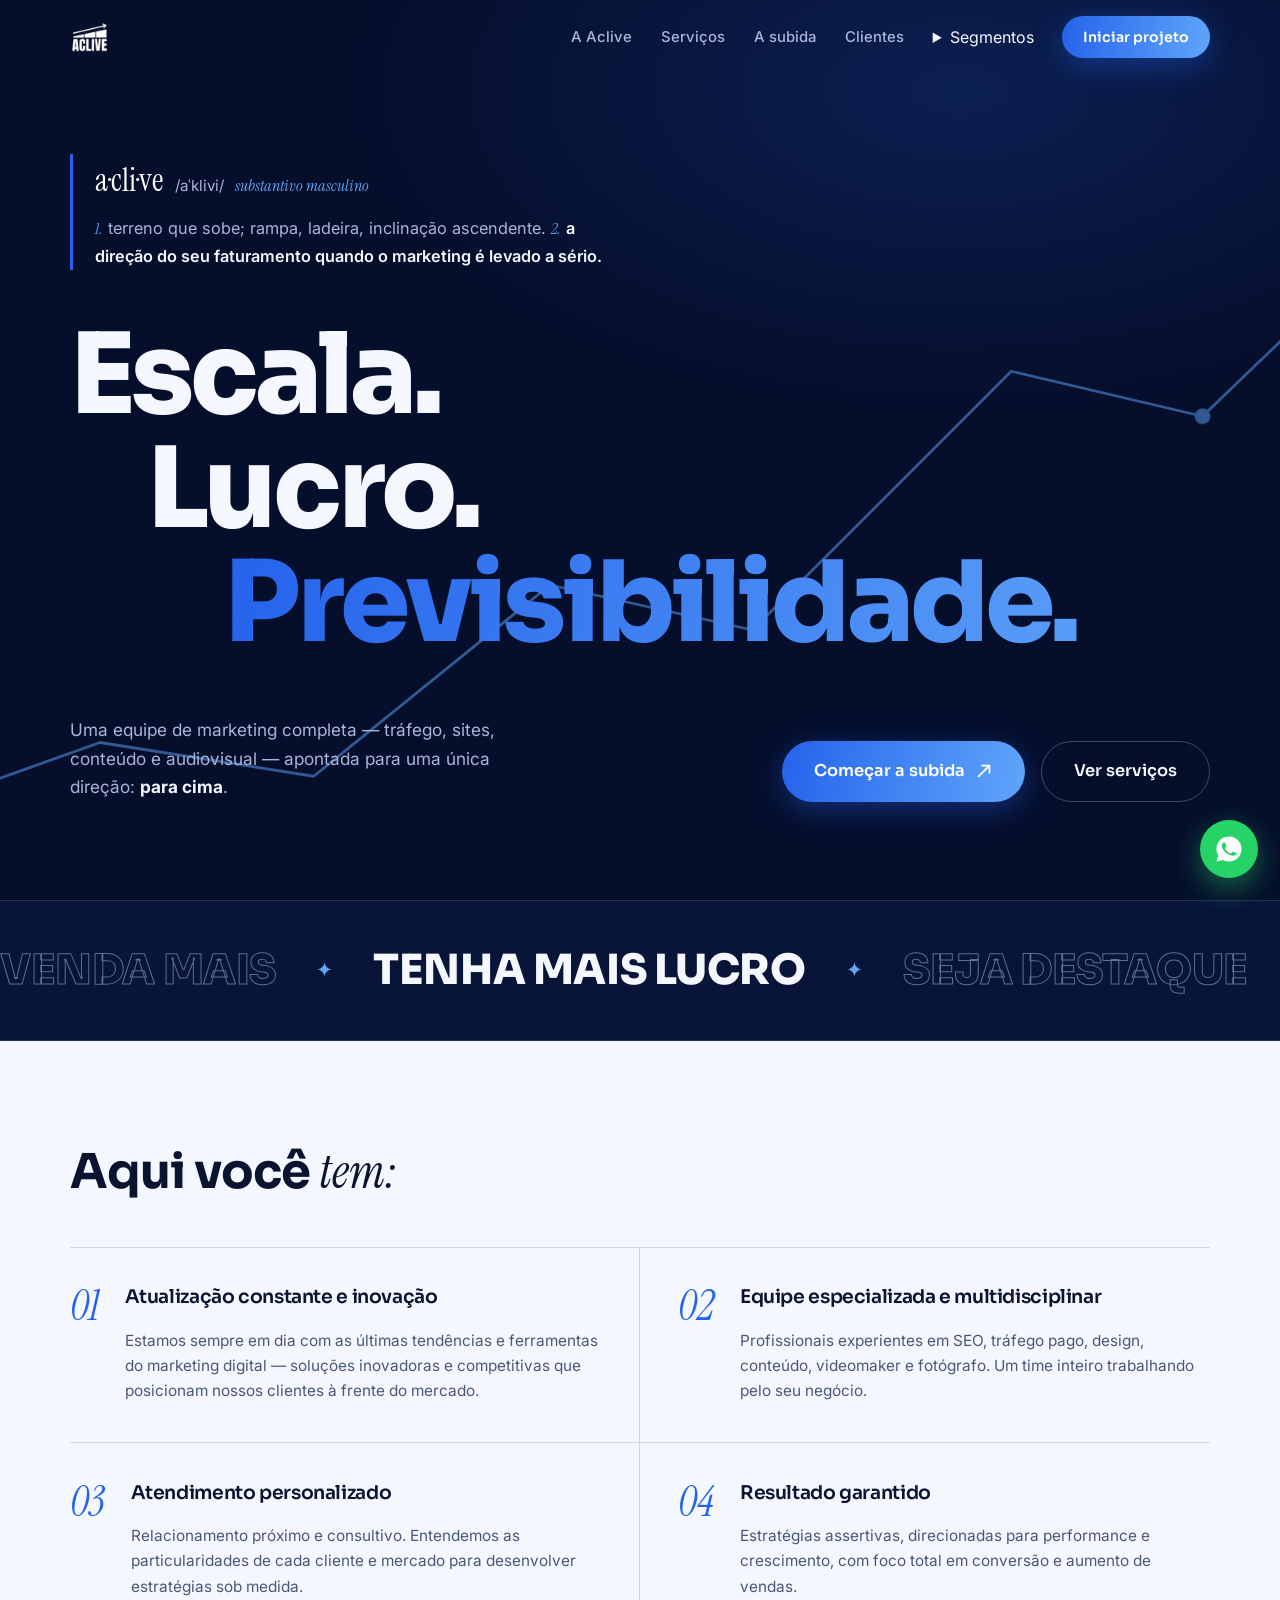
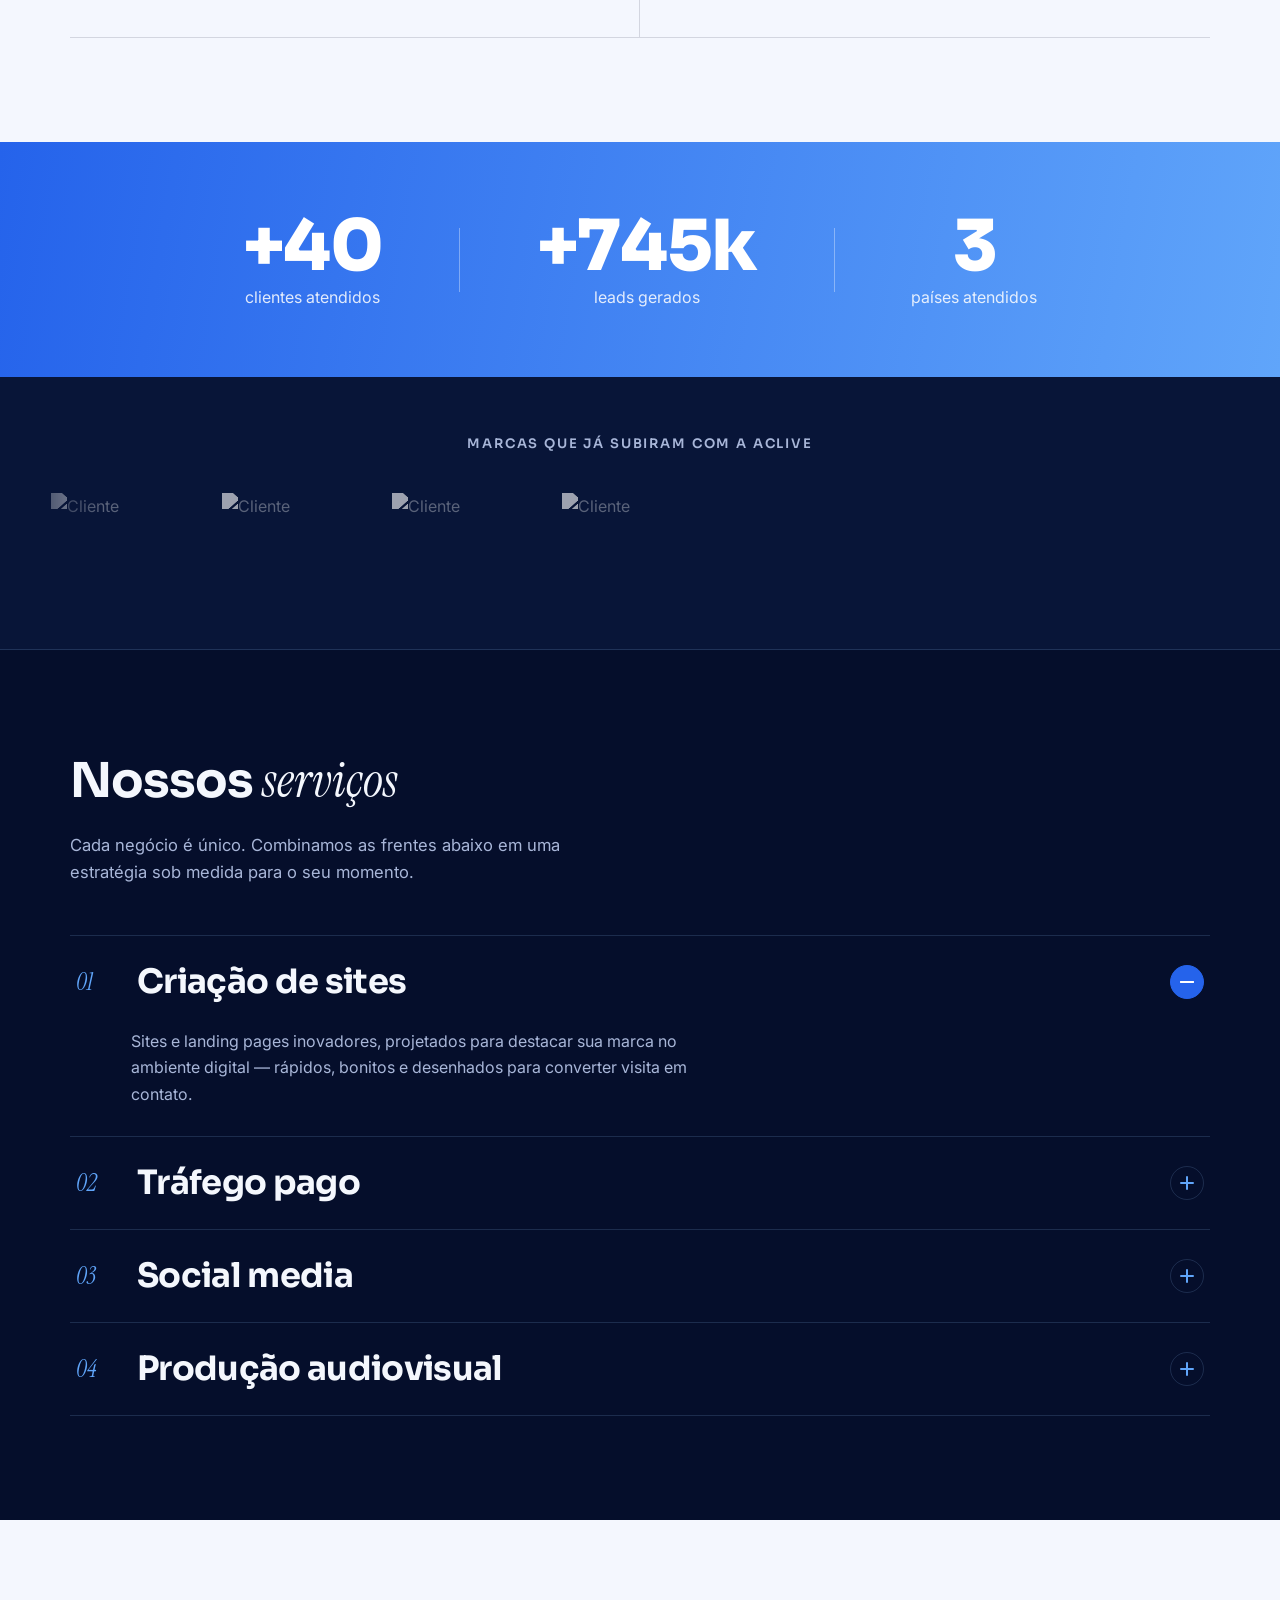
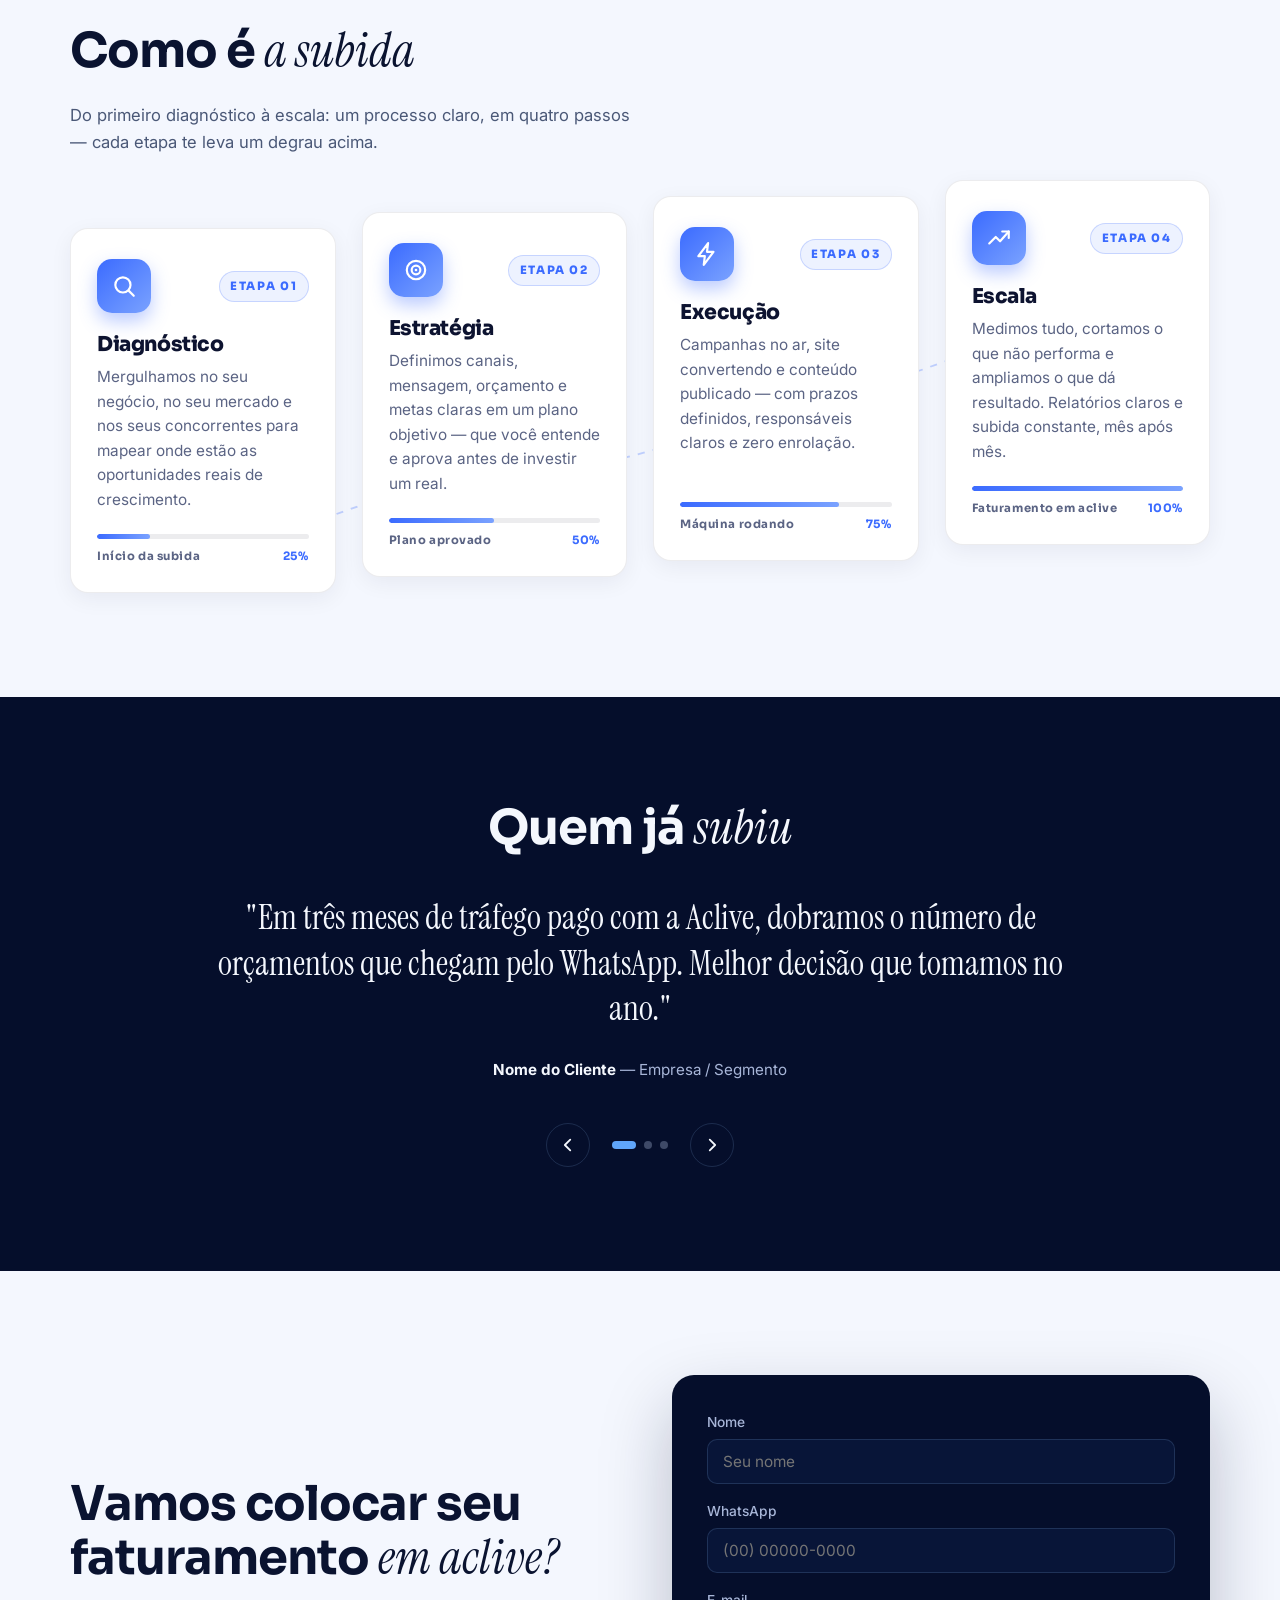
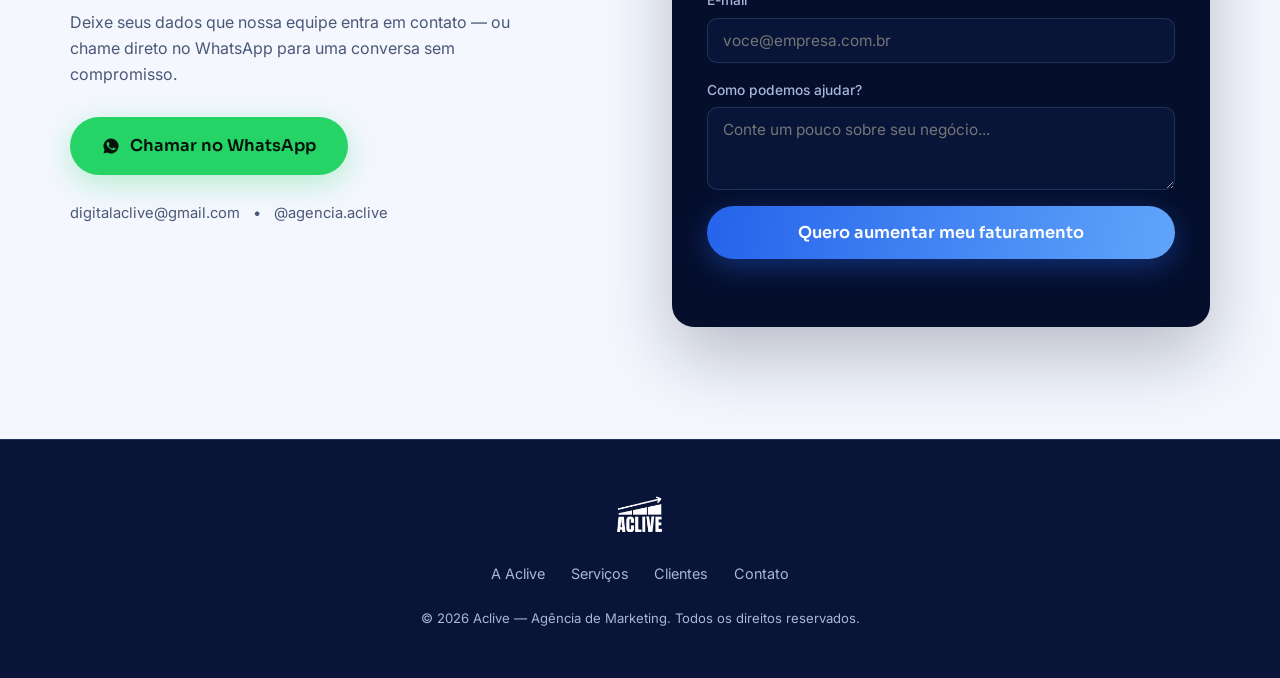
==== commit 60c57e38: "fix: menu Segmentos na navbar da home + bump CSS v4 Co-Authored-By: Claude Fable 5 <noreply@anthropi" ====
--- a/aclive/index.html
+++ b/aclive/index.html
@@ -16,7 +16,7 @@
   <link rel="preconnect" href="https://fonts.googleapis.com">
   <link rel="preconnect" href="https://fonts.gstatic.com" crossorigin>
   <link href="https://fonts.googleapis.com/css2?family=Sora:wght@400;600;700;800&family=Inter:wght@400;500;600&family=Instrument+Serif:ital@0;1&display=swap" rel="stylesheet">
-  <link rel="stylesheet" href="style.css?v=3">
+  <link rel="stylesheet" href="style.css?v=4">
   <!-- Meta Pixel Code -->
   <script>
   !function(f,b,e,v,n,t,s)
@@ -49,6 +49,16 @@
         <a href="#servicos">Serviços</a>
         <a href="#subida">A subida</a>
         <a href="#depoimentos">Clientes</a>
+        <details class="nav-drop">
+          <summary>Segmentos</summary>
+          <div class="nav-drop-menu">
+            <a href="/segmentos/advocacia/">Advocacia</a>
+            <a href="/segmentos/estetica/">Clínicas de Estética</a>
+            <a href="/segmentos/arquitetura/">Arquitetura &amp; Design</a>
+            <a href="/segmentos/tricologia/">Tricologia</a>
+            <!-- EDITAR: novos segmentos entram aqui -->
+          </div>
+        </details>
         <a href="#contato" class="btn btn-primary btn-nav">Iniciar projeto</a>
       </nav>
 
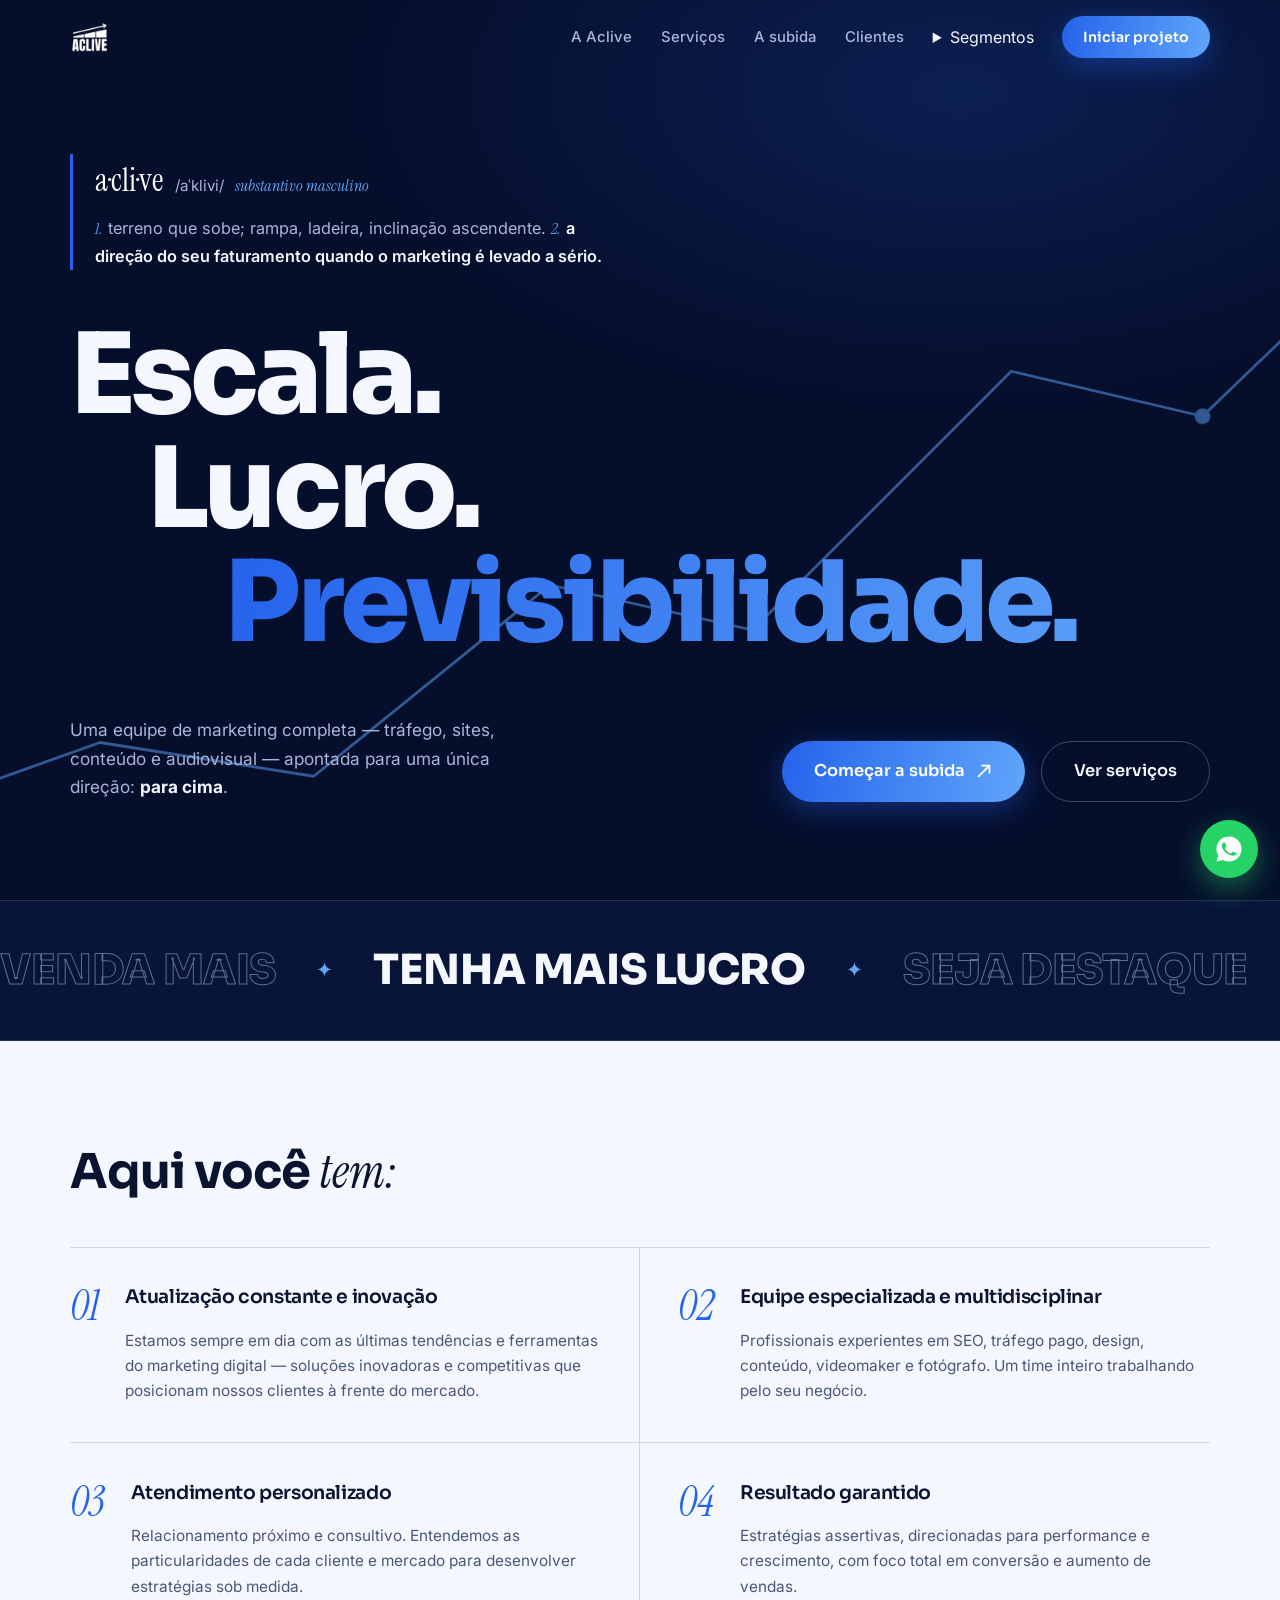
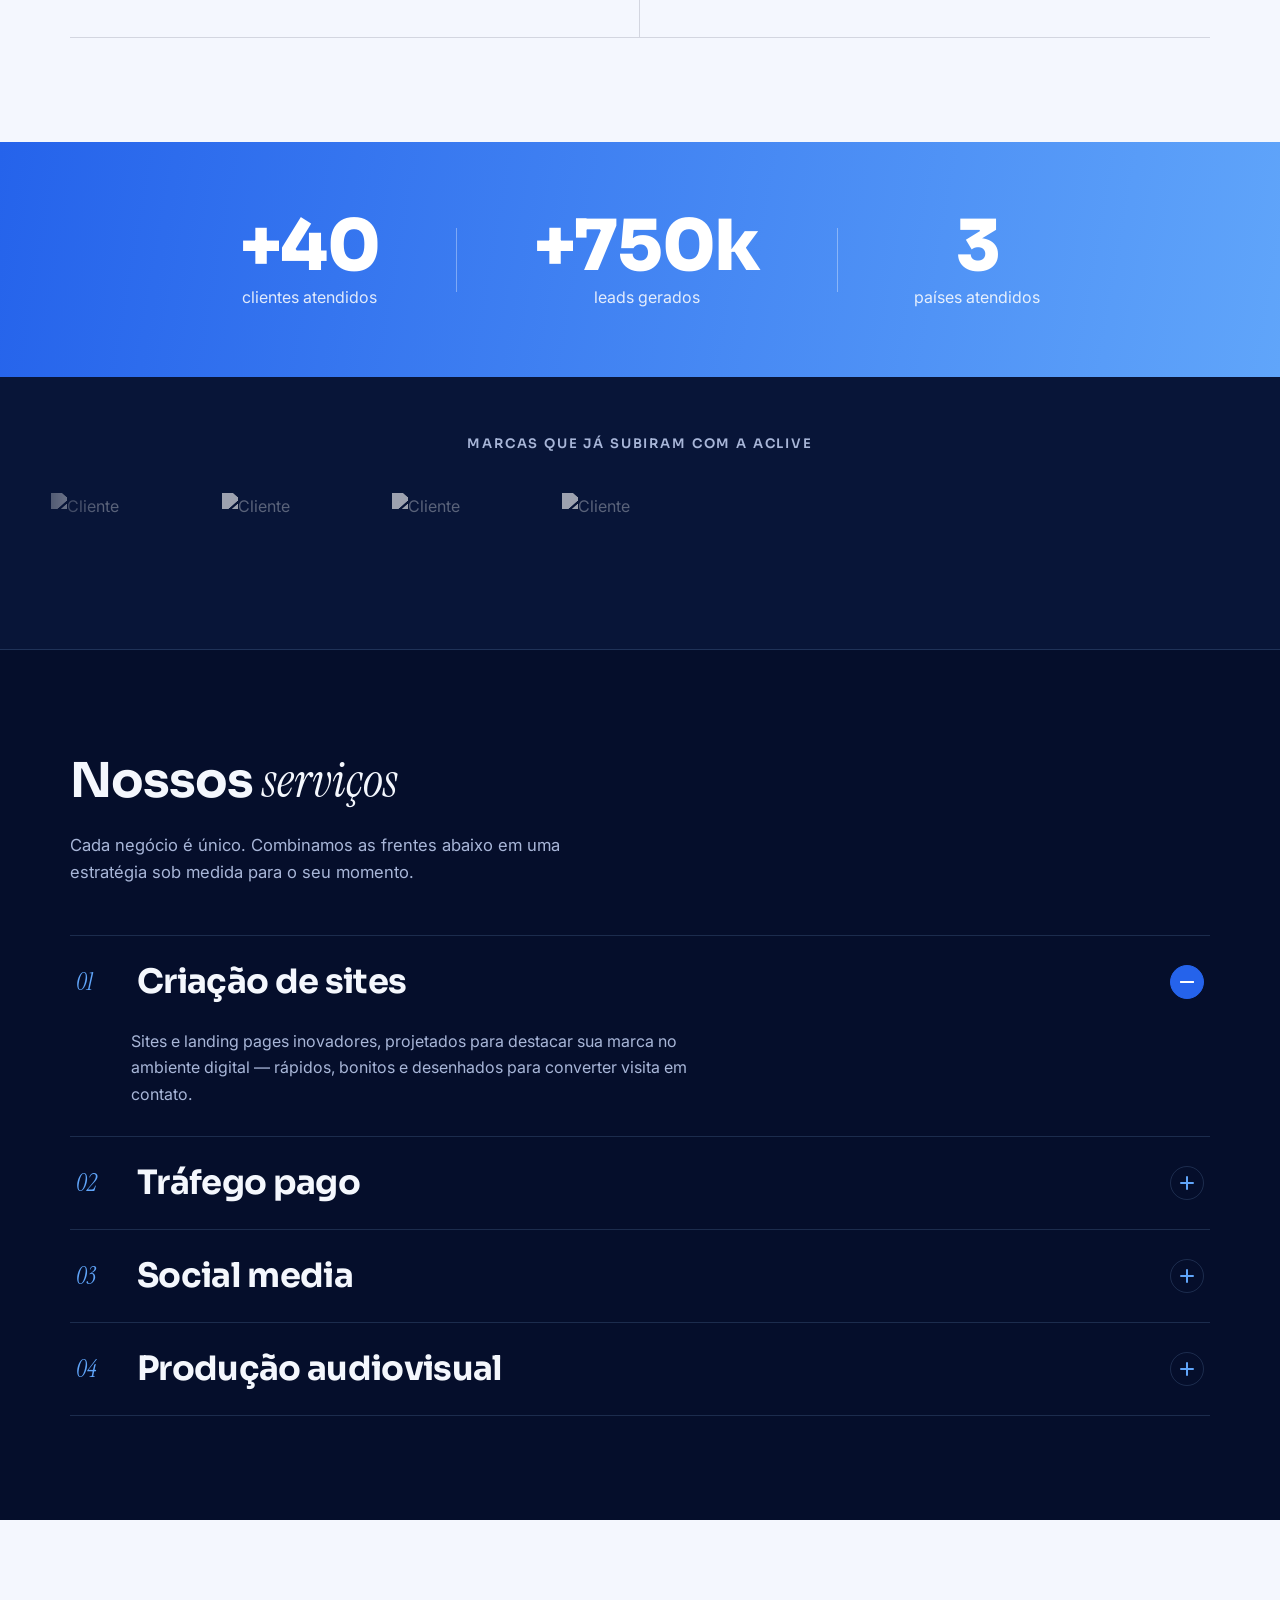
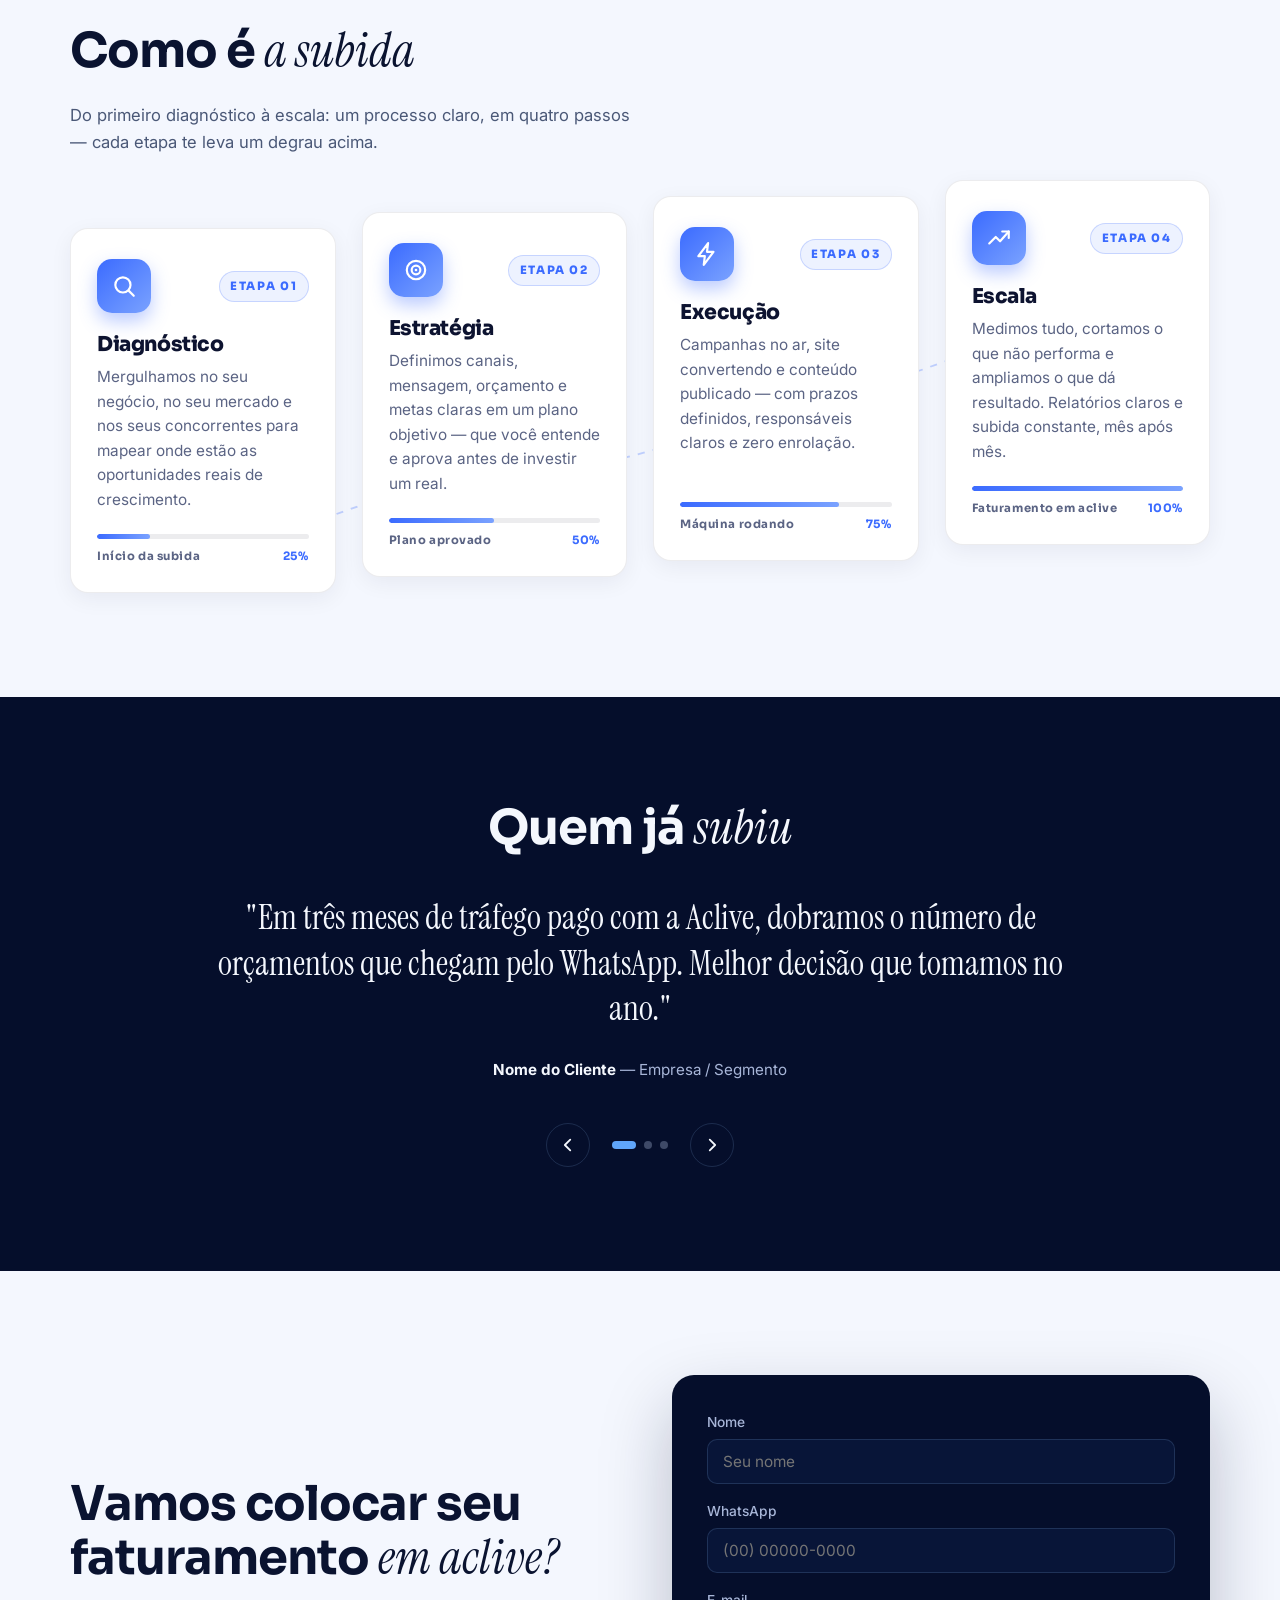
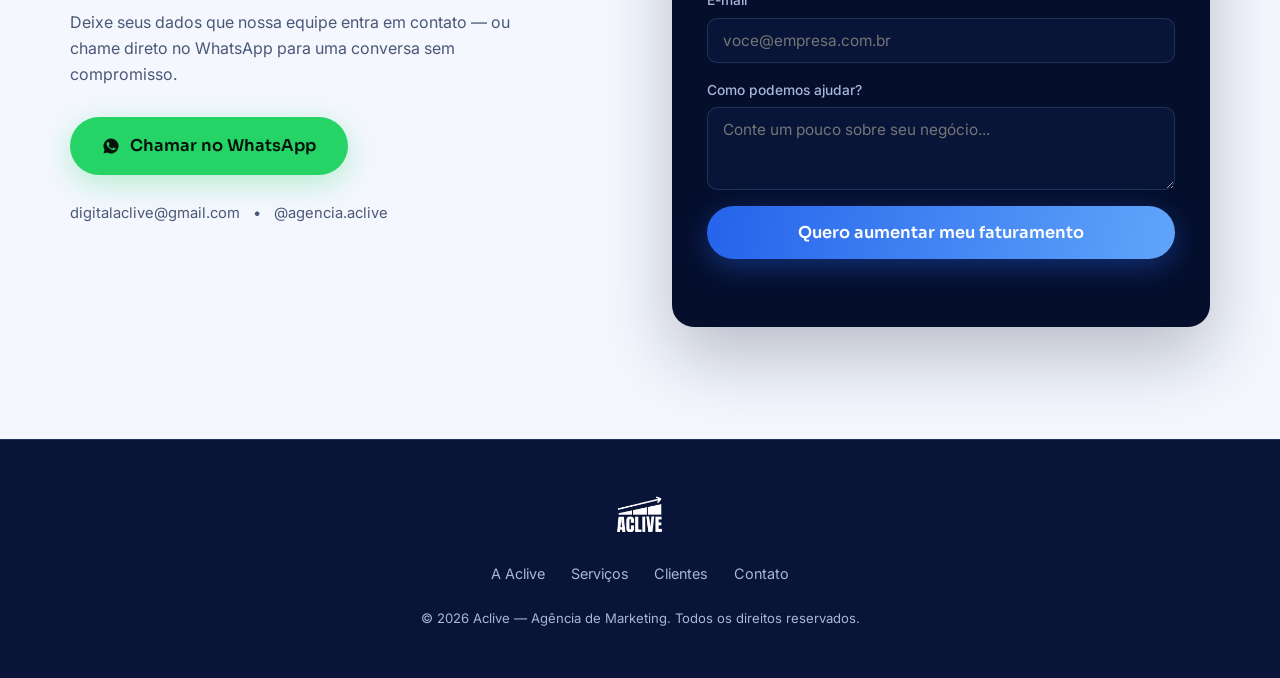
==== commit 17fddae5: "feat: favicon com a marca da Aclive em todas as páginas Co-Authored-By: Claude Fable 5 <noreply@anth" ====
--- a/aclive/index.html
+++ b/aclive/index.html
@@ -17,6 +17,9 @@
   <link rel="preconnect" href="https://fonts.gstatic.com" crossorigin>
   <link href="https://fonts.googleapis.com/css2?family=Sora:wght@400;600;700;800&family=Inter:wght@400;500;600&family=Instrument+Serif:ital@0;1&display=swap" rel="stylesheet">
   <link rel="stylesheet" href="style.css?v=4">
+  <link rel="icon" type="image/svg+xml" href="/favicon.svg">
+  <link rel="icon" type="image/png" sizes="64x64" href="/favicon.png">
+  <link rel="apple-touch-icon" href="/favicon.png">
   <!-- Meta Pixel Code -->
   <script>
   !function(f,b,e,v,n,t,s)
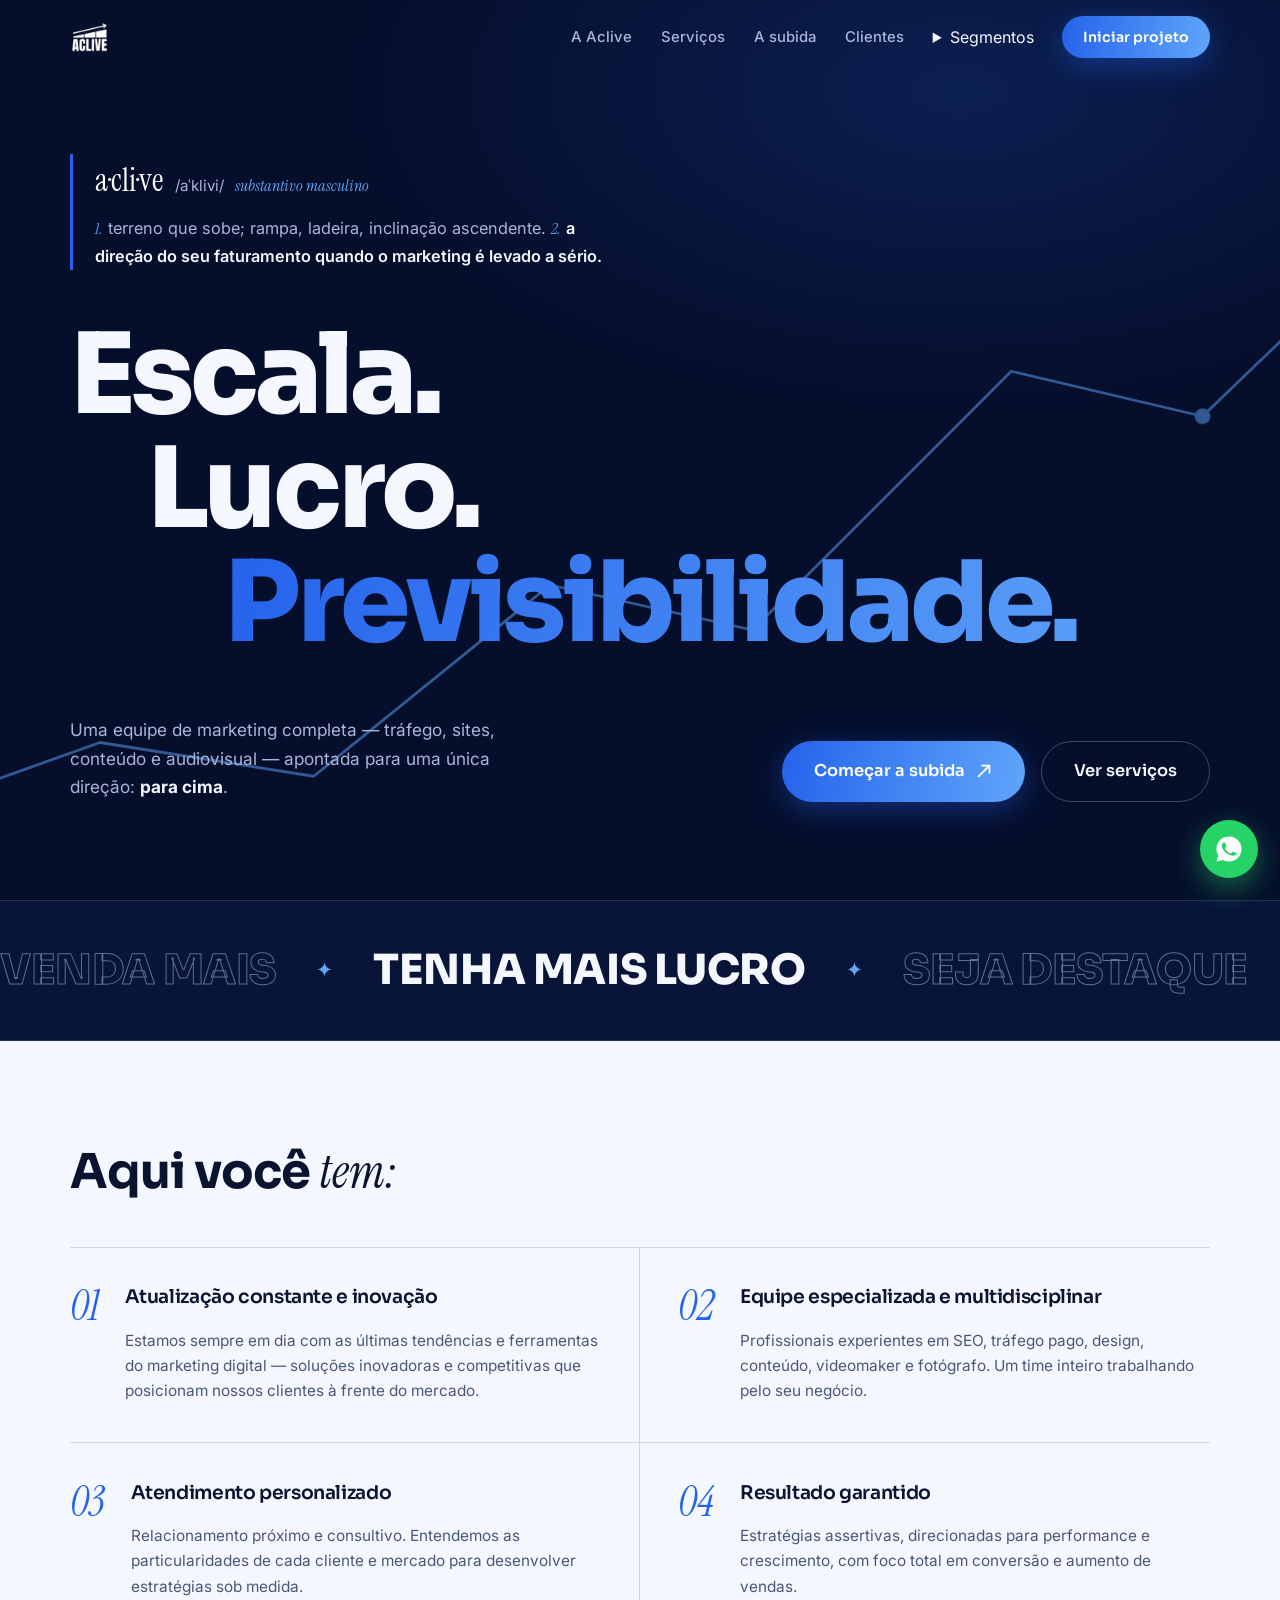
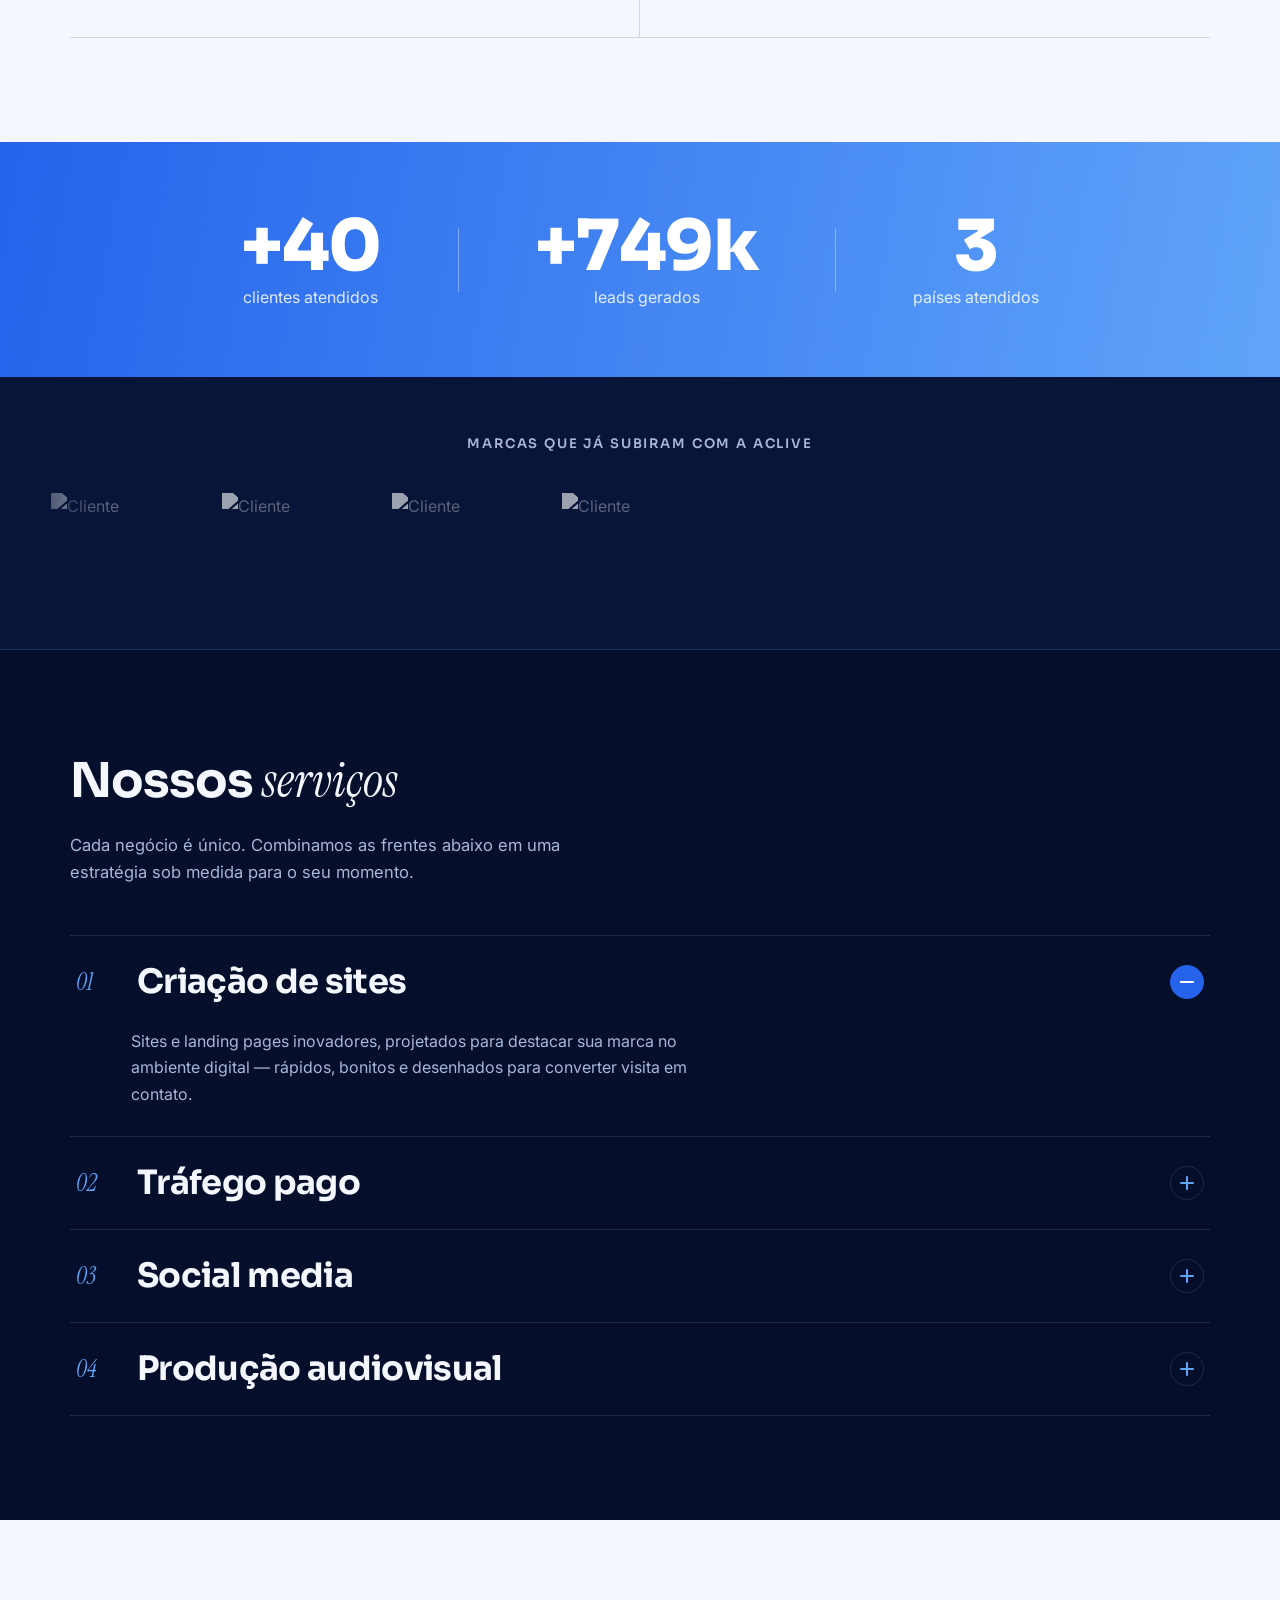
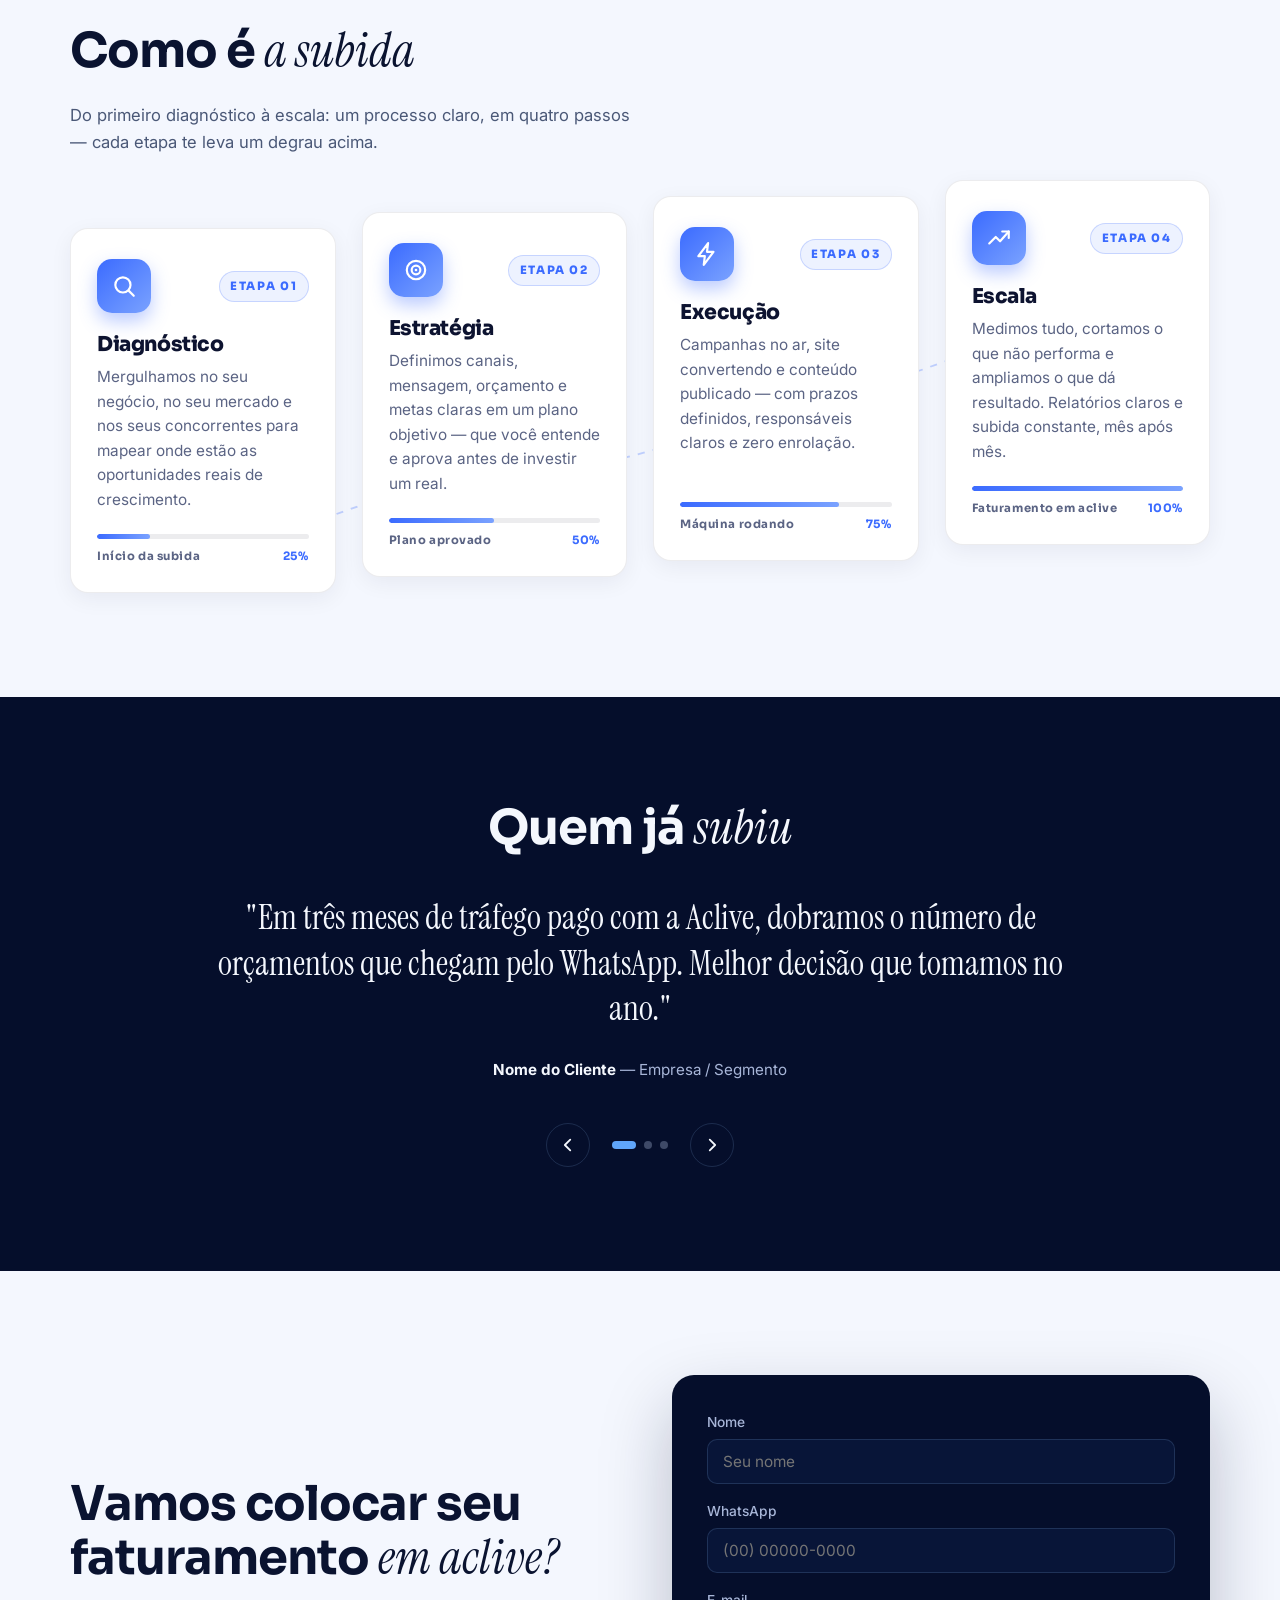
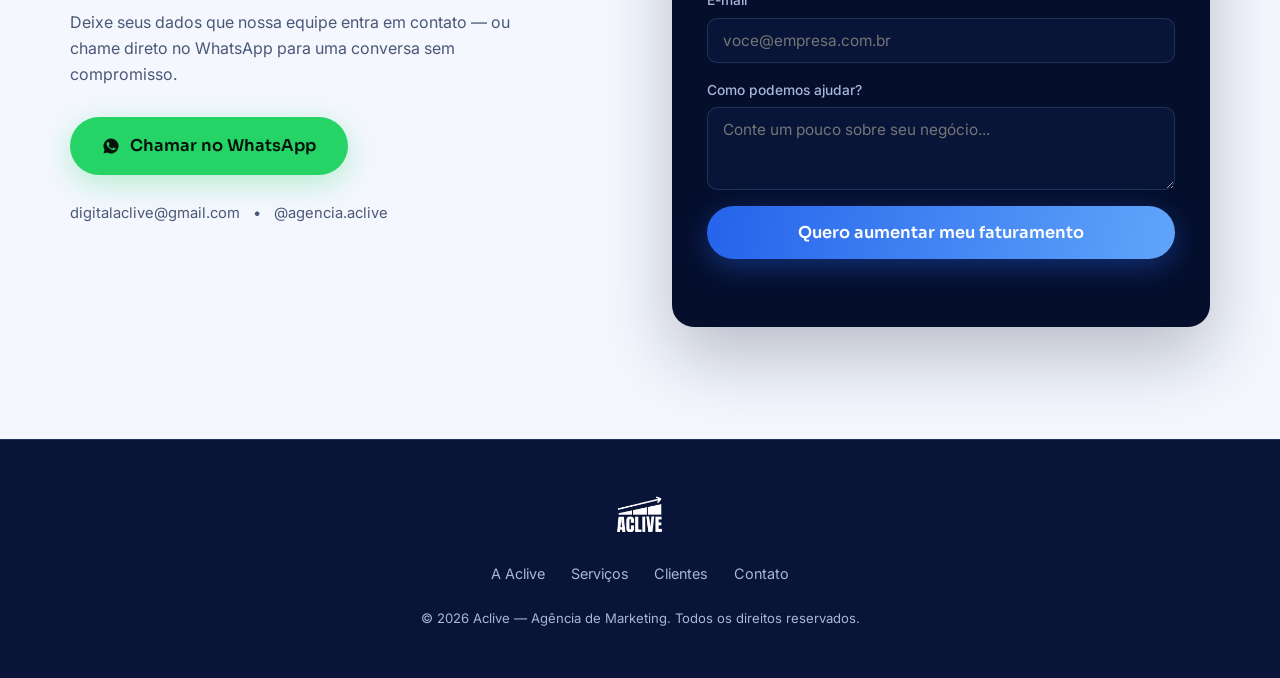
==== commit 6e1473bf: "feat: favicon usa a logo real da Aclive Co-Authored-By: Claude Fable 5 <noreply@anthropic.com> Claud" ====
--- a/aclive/index.html
+++ b/aclive/index.html
@@ -17,8 +17,7 @@
   <link rel="preconnect" href="https://fonts.gstatic.com" crossorigin>
   <link href="https://fonts.googleapis.com/css2?family=Sora:wght@400;600;700;800&family=Inter:wght@400;500;600&family=Instrument+Serif:ital@0;1&display=swap" rel="stylesheet">
   <link rel="stylesheet" href="style.css?v=4">
-  <link rel="icon" type="image/svg+xml" href="/favicon.svg">
-  <link rel="icon" type="image/png" sizes="64x64" href="/favicon.png">
+  <link rel="icon" type="image/png" sizes="180x180" href="/favicon.png">
   <link rel="apple-touch-icon" href="/favicon.png">
   <!-- Meta Pixel Code -->
   <script>
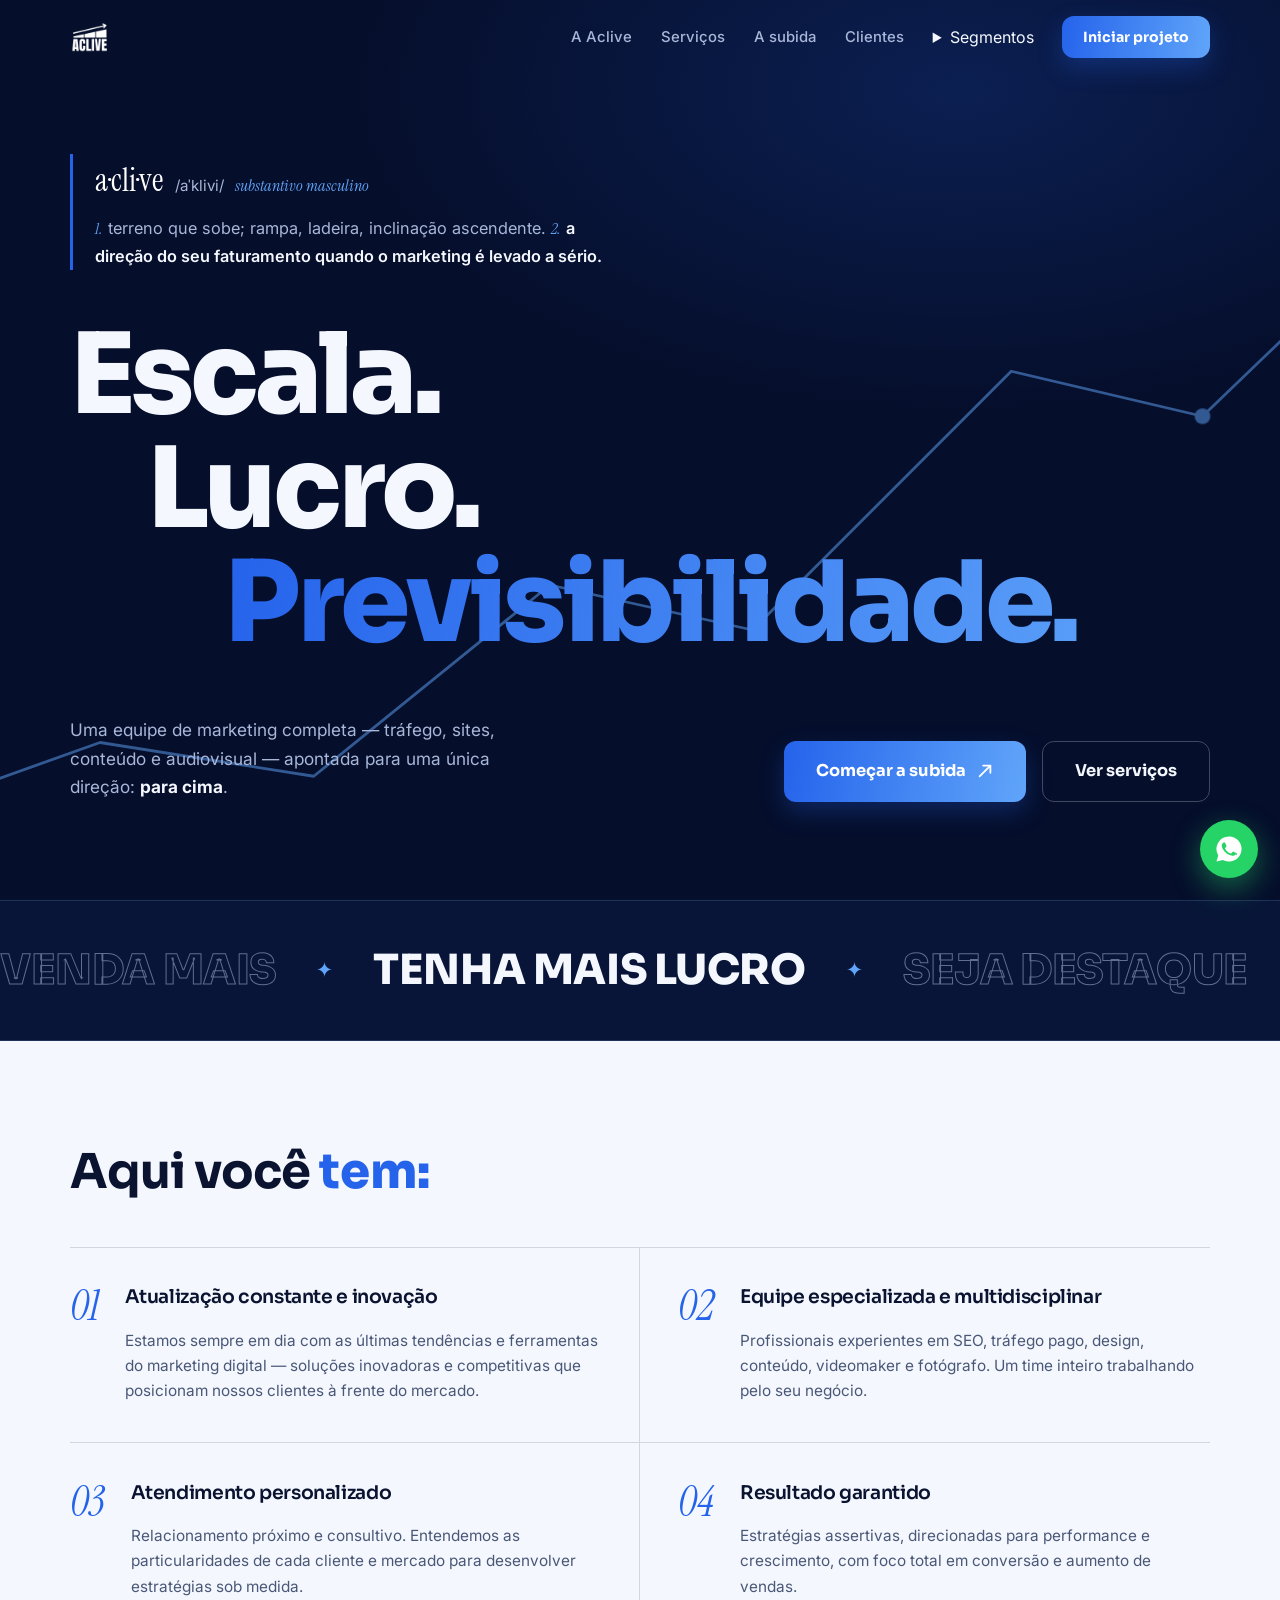
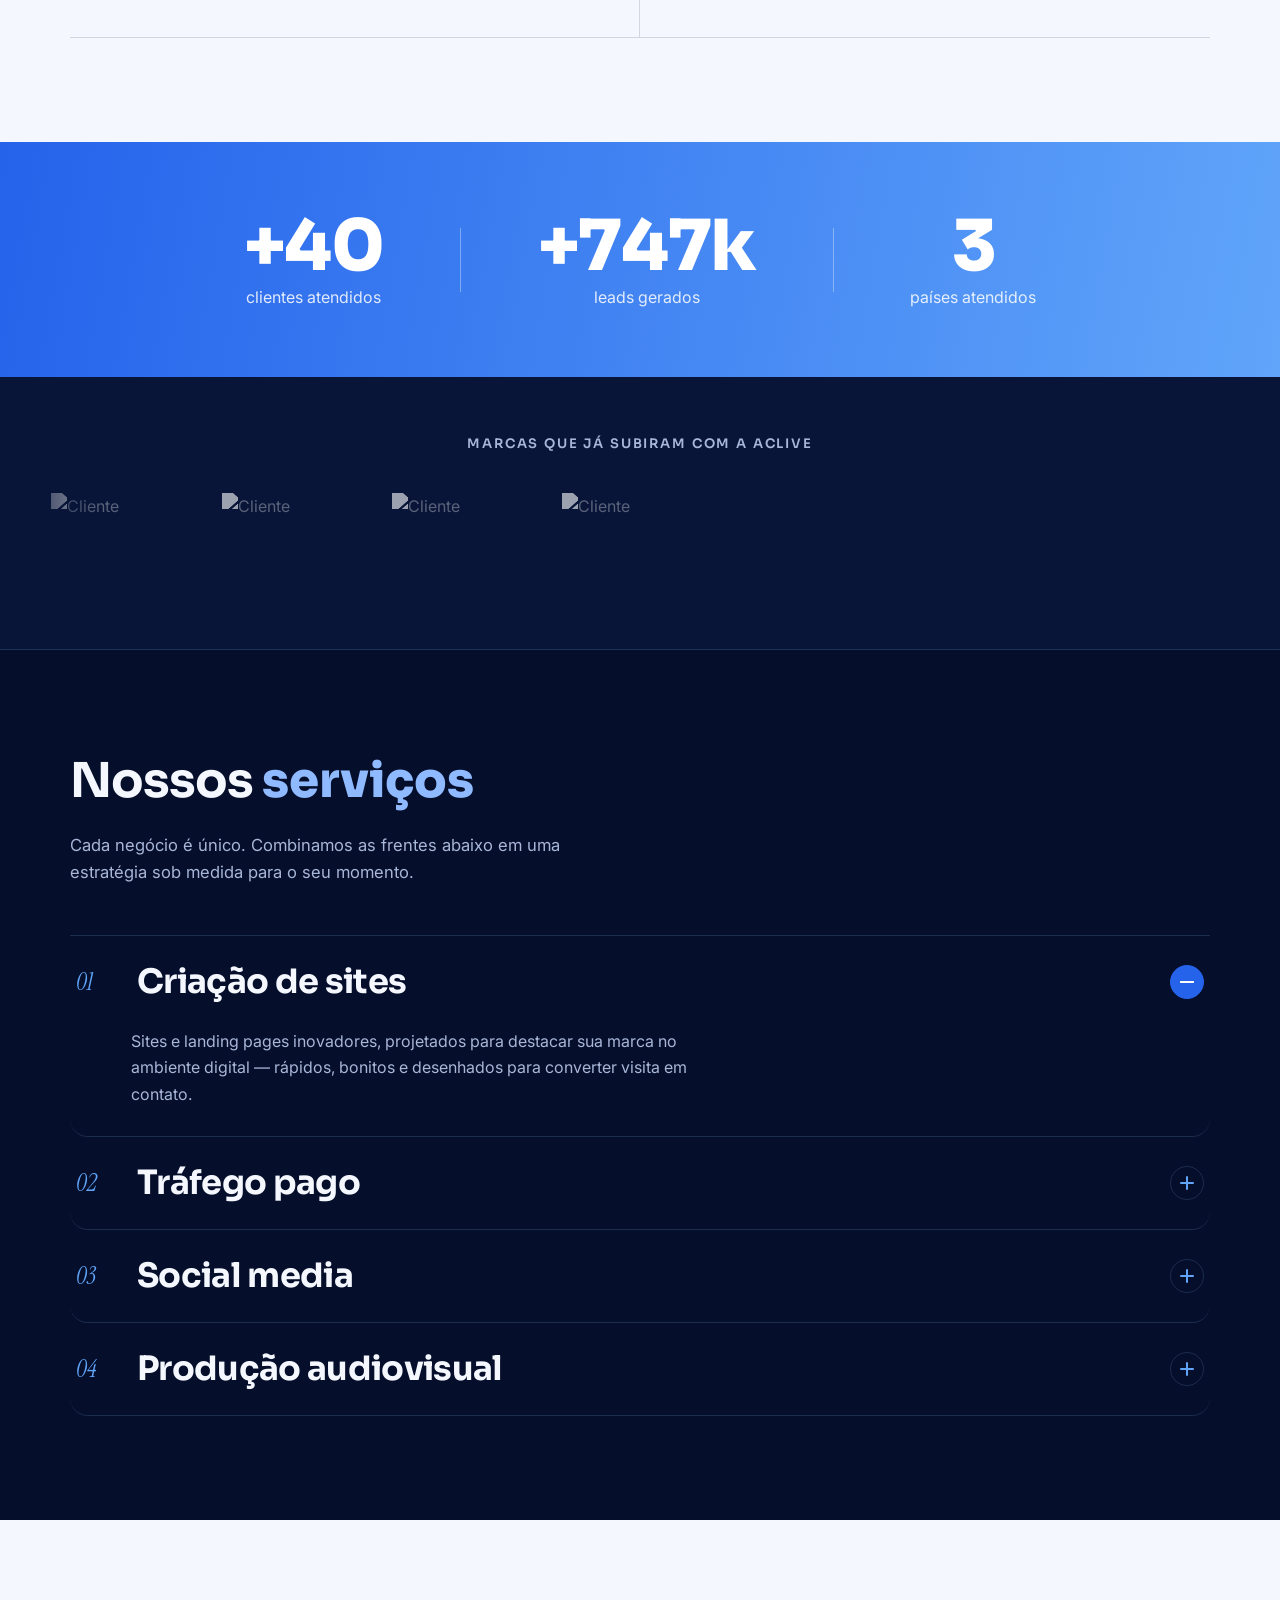
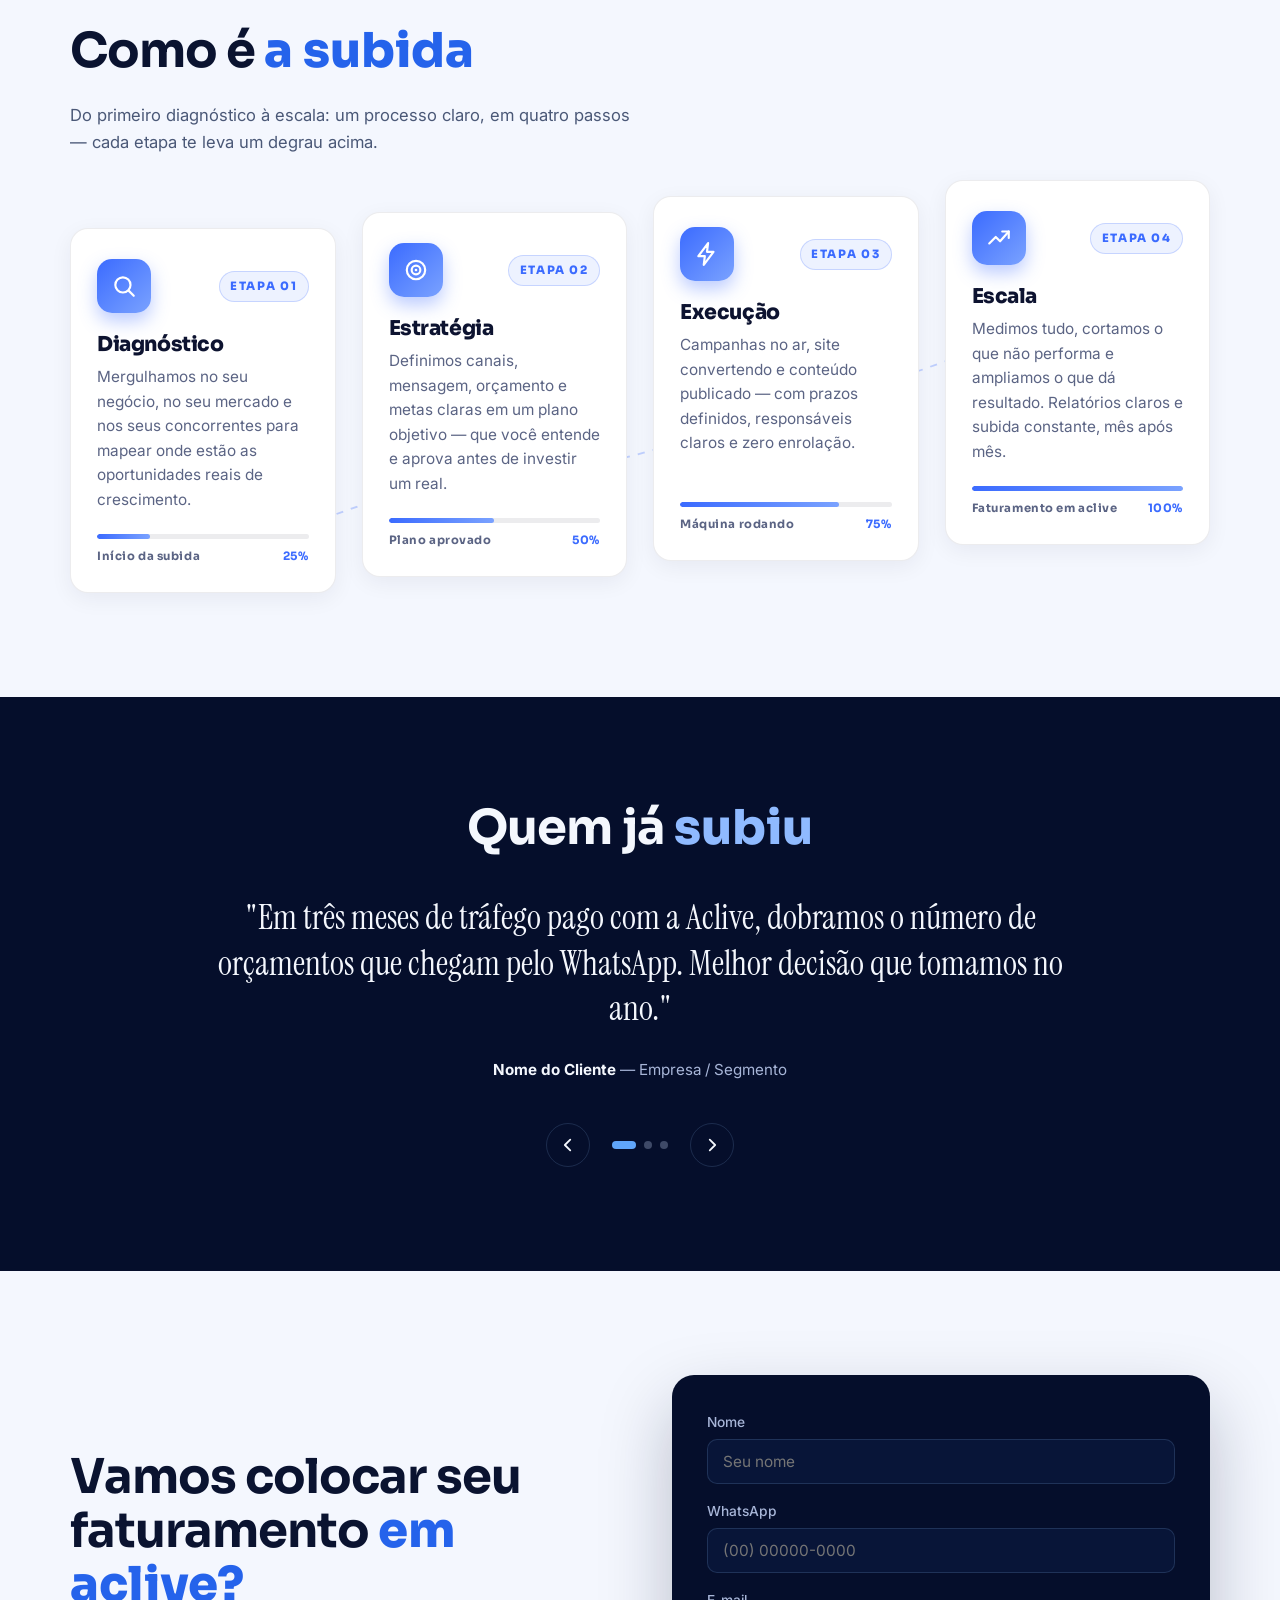
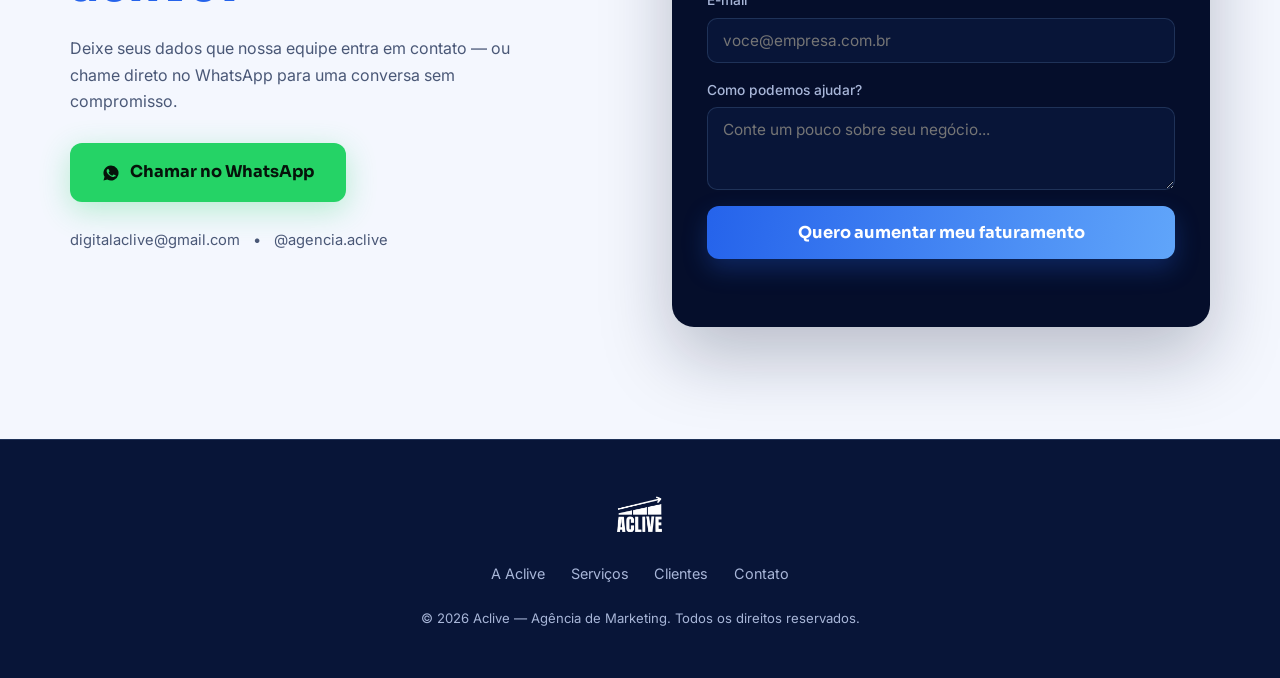
==== commit 8988de43: "Home: alinha ao tema clean (destaque azul mesma fonte + botoes arredondados + cantos suaves) Nao alt" ====
--- a/aclive/index.html
+++ b/aclive/index.html
@@ -17,8 +17,8 @@
   <link rel="preconnect" href="https://fonts.gstatic.com" crossorigin>
   <link href="https://fonts.googleapis.com/css2?family=Sora:wght@400;600;700;800&family=Inter:wght@400;500;600&family=Instrument+Serif:ital@0;1&display=swap" rel="stylesheet">
   <link rel="stylesheet" href="style.css?v=4">
-  <link rel="icon" type="image/png" sizes="180x180" href="/favicon.png">
-  <link rel="apple-touch-icon" href="/favicon.png">
+  <link rel="icon" type="image/png" sizes="180x180" href="/favicon.png?v=2">
+  <link rel="apple-touch-icon" href="/favicon.png?v=2">
   <!-- Meta Pixel Code -->
   <script>
   !function(f,b,e,v,n,t,s)
@@ -36,6 +36,24 @@
   src="https://www.facebook.com/tr?id=24704770449145082&ev=PageView&noscript=1"
   /></noscript>
   <!-- End Meta Pixel Code -->
+
+  <!-- ============================================================
+       TEMA CLEAN (só visual + fontes) — alinha a home ao padrão
+       das páginas de segmento. Não altera estrutura nem conteúdo.
+       ============================================================ -->
+  <style>
+    /* Destaque azul mesma fonte nos títulos de seção (no lugar da serifada) */
+    .section-head h2 em{font-family:'Sora',sans-serif !important;font-style:normal !important;font-weight:800 !important;color:#8fbaff !important}
+    .section-light .section-head h2 em{color:#2563eb !important}
+
+    /* Botões arredondados e limpos (igual aos segmentos) */
+    .btn{border-radius:12px !important;font-weight:700 !important}
+    .btn-lg{border-radius:12px !important}
+    .btn-primary{box-shadow:0 10px 24px rgba(37,99,235,.28) !important}
+
+    /* Cantos mais suaves nos cartões */
+    .sbd-card,.svc,.quote{border-radius:18px !important}
+  </style>
 </head>
 <body>
 
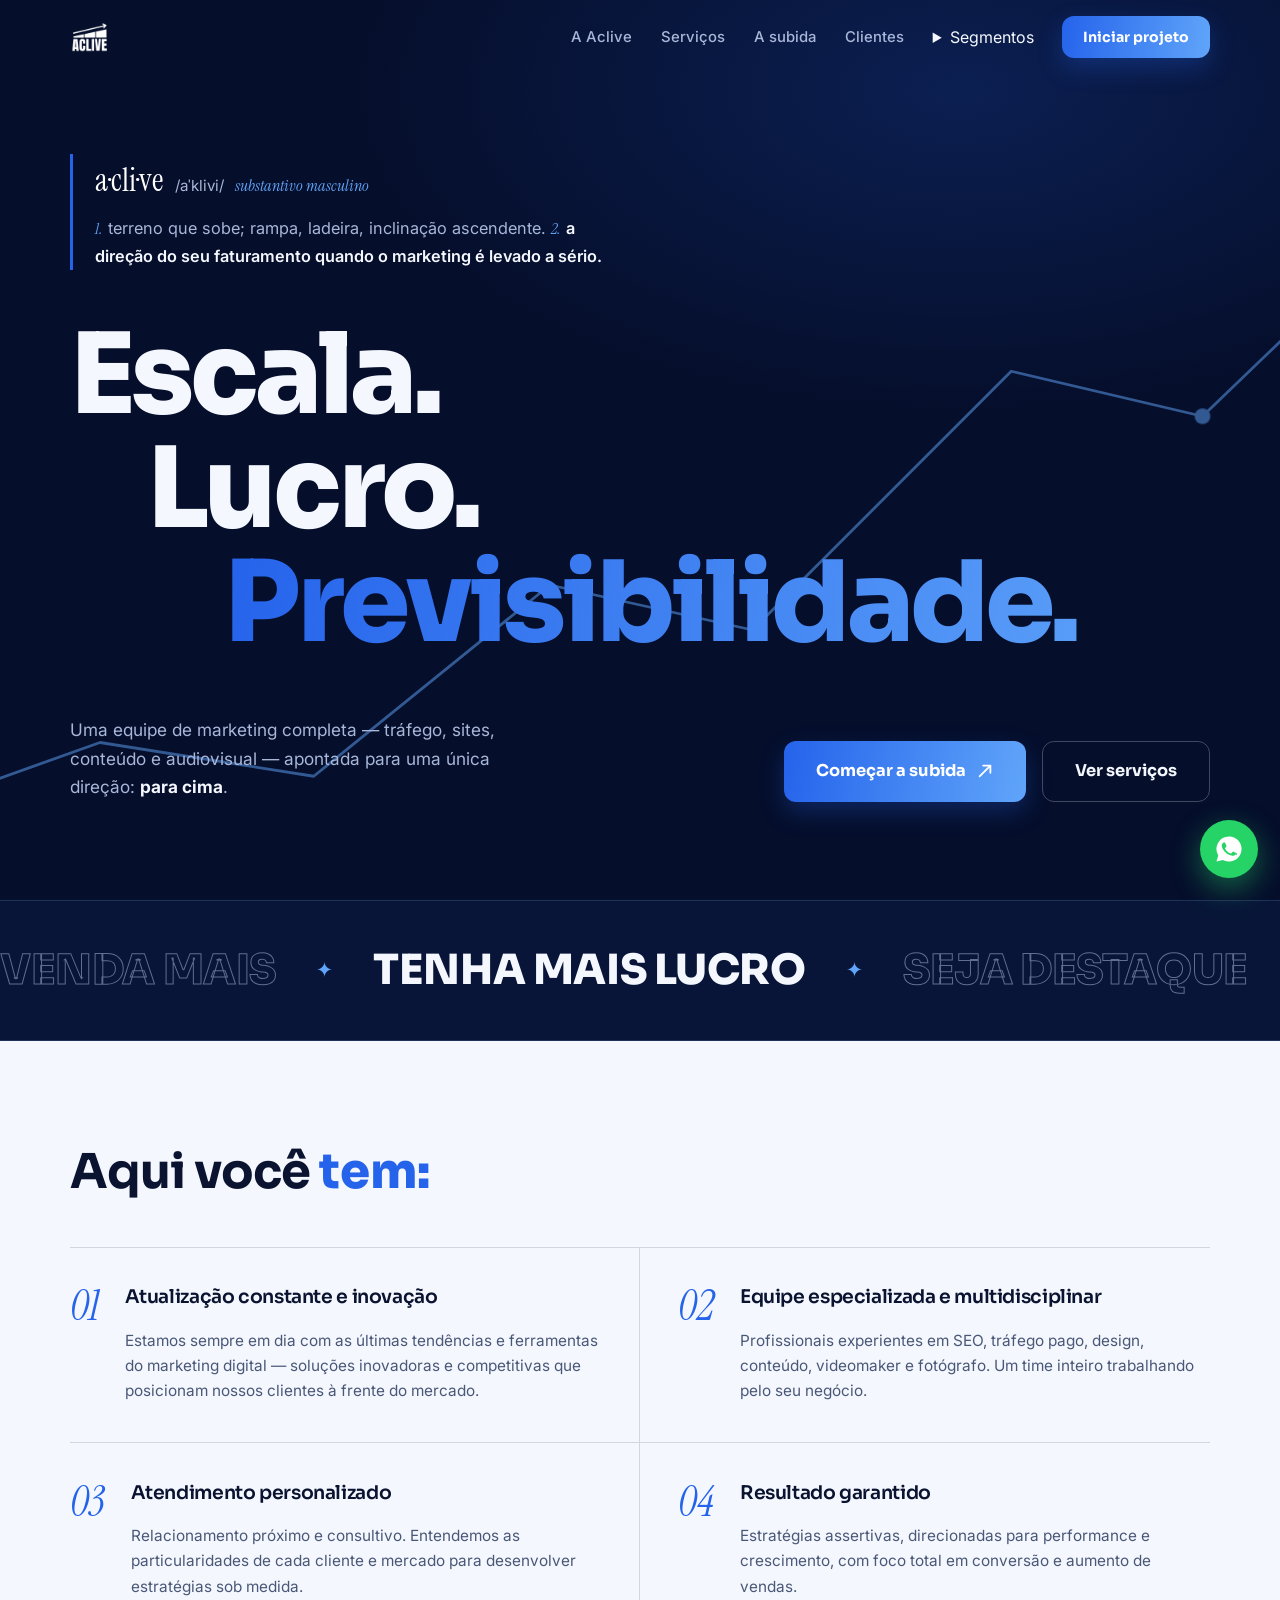
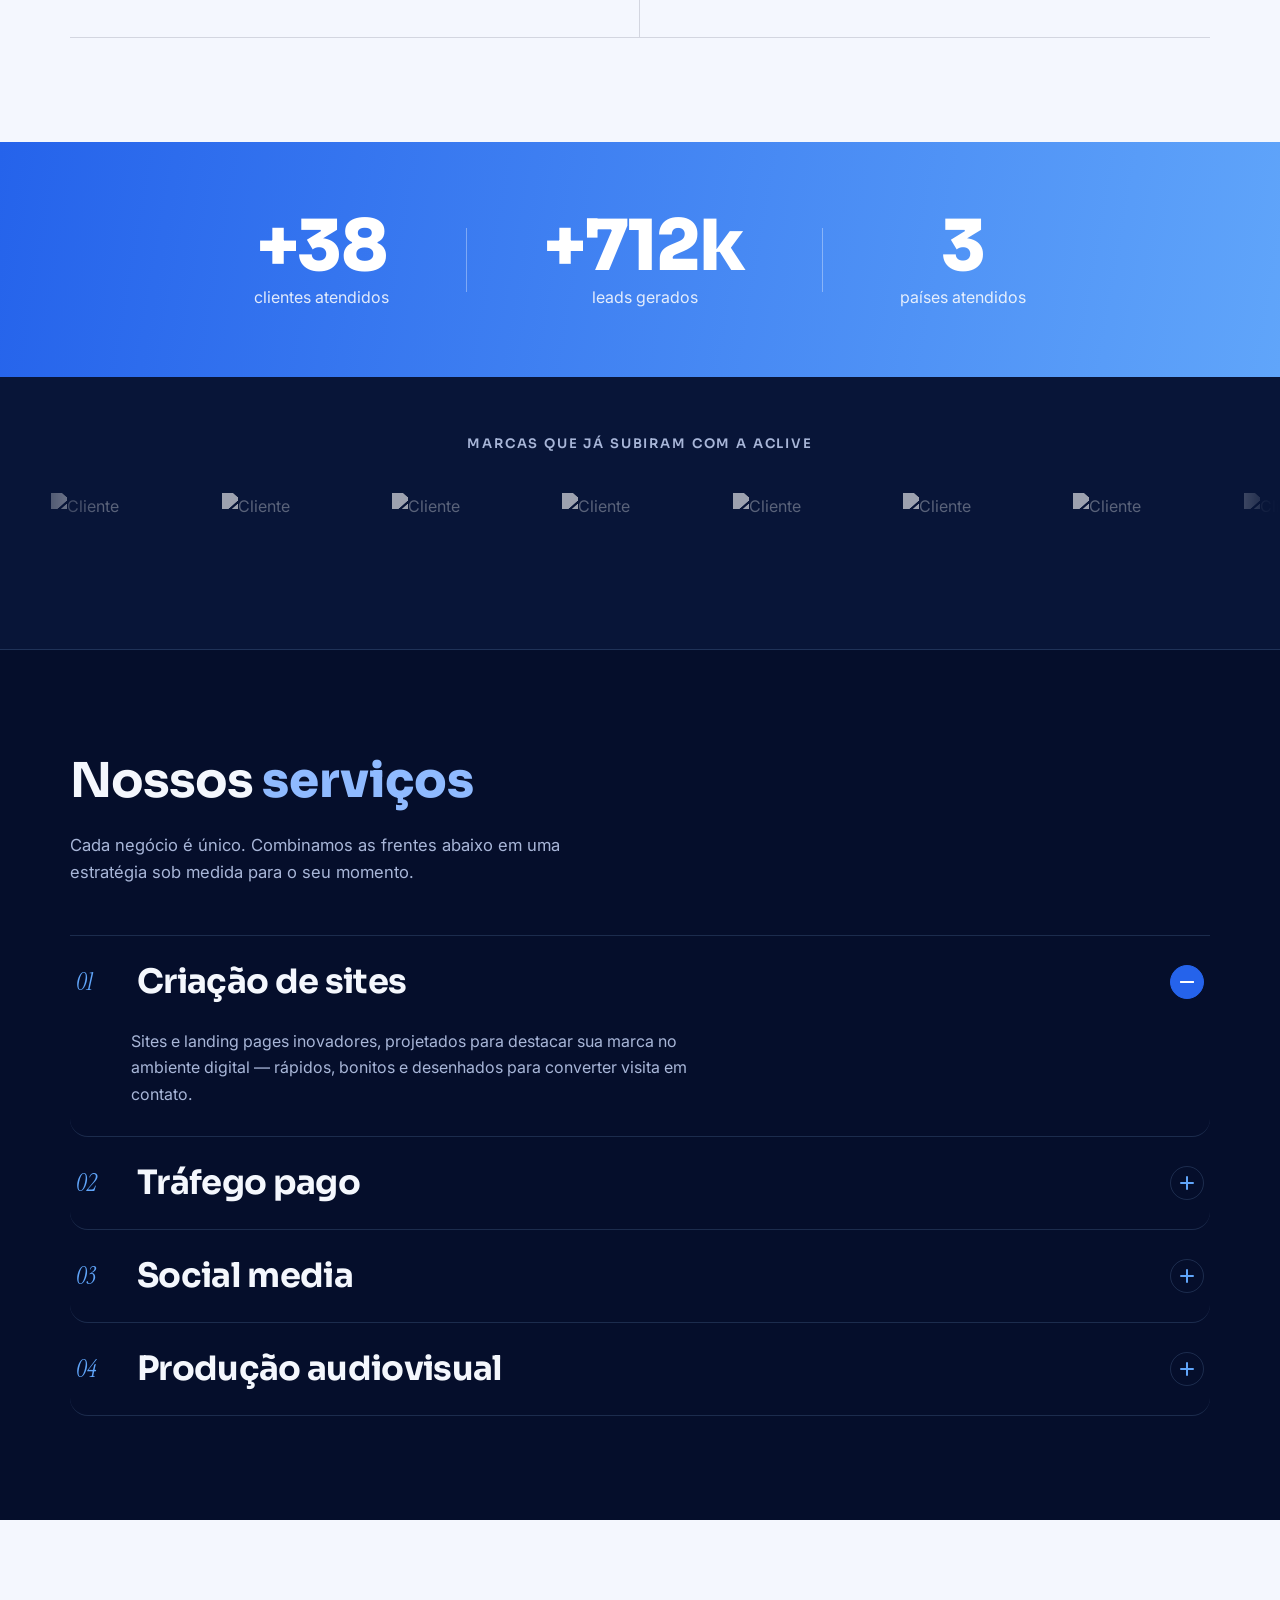
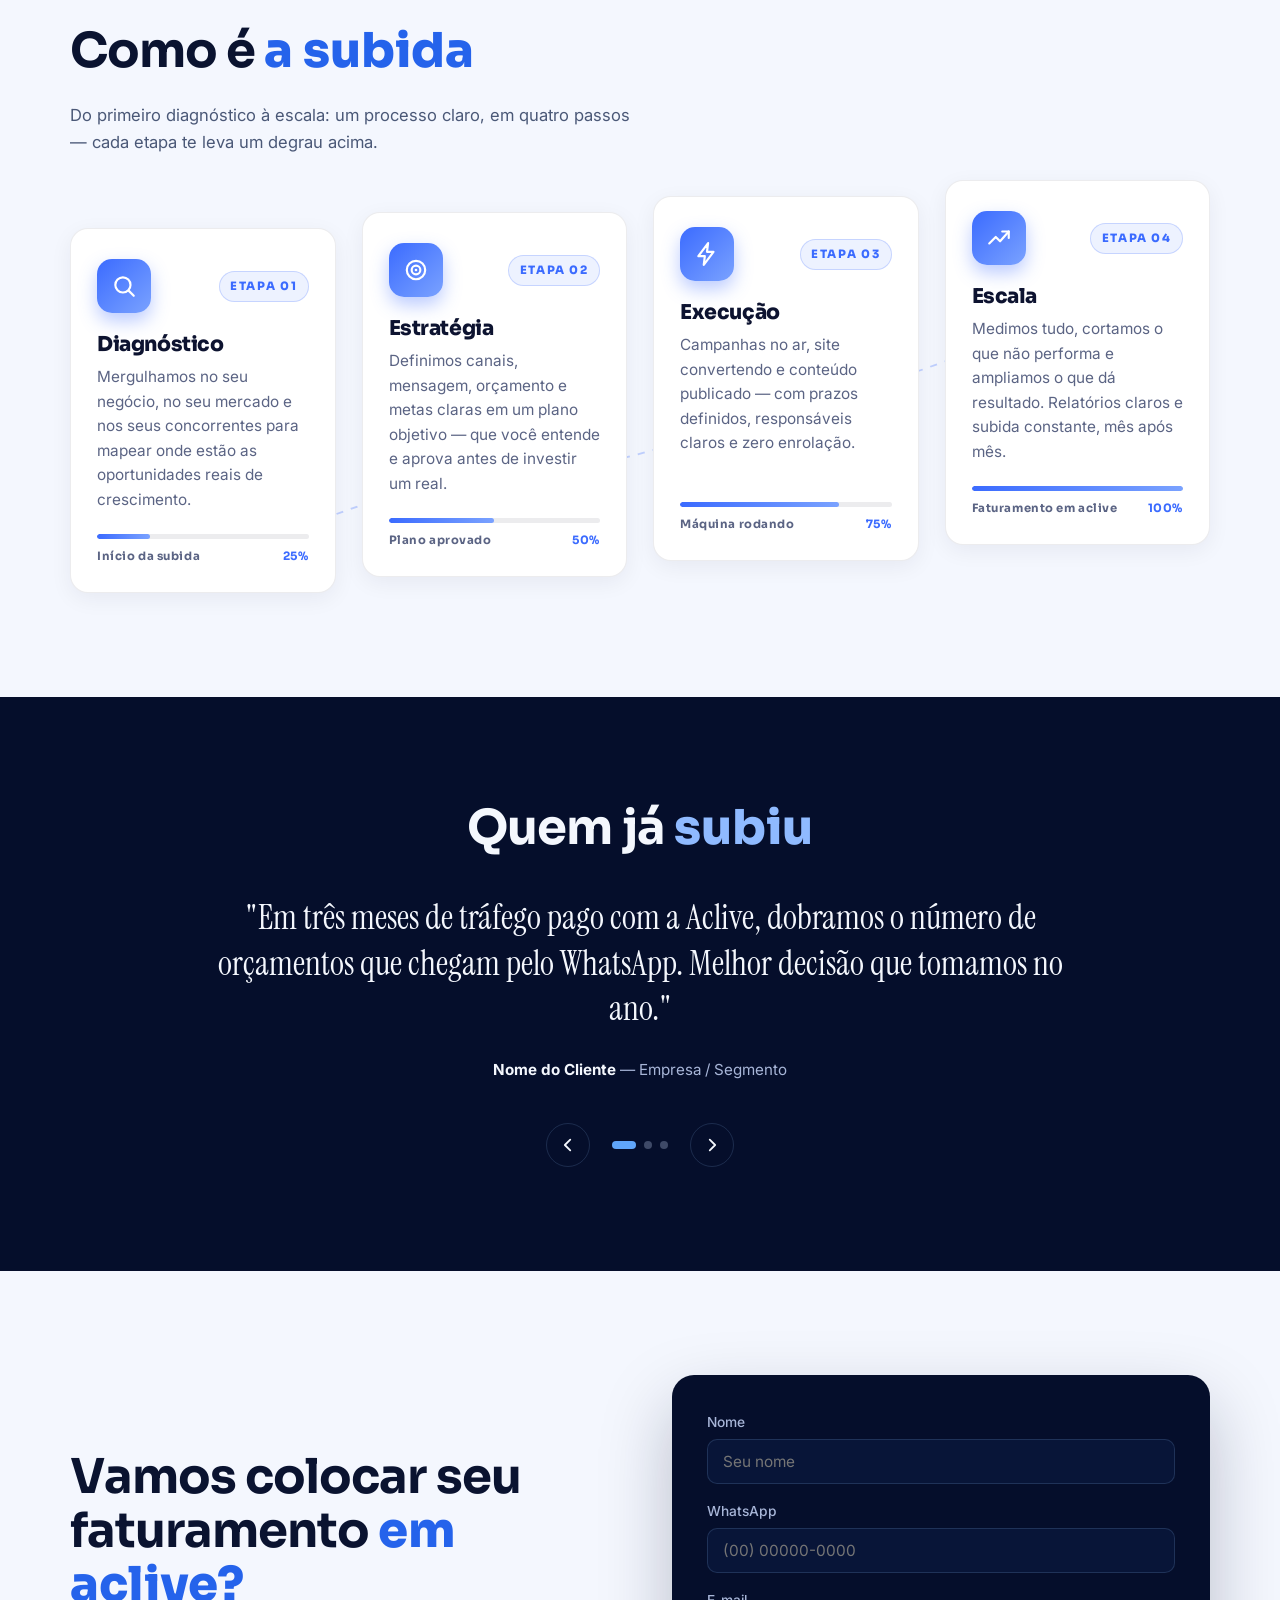
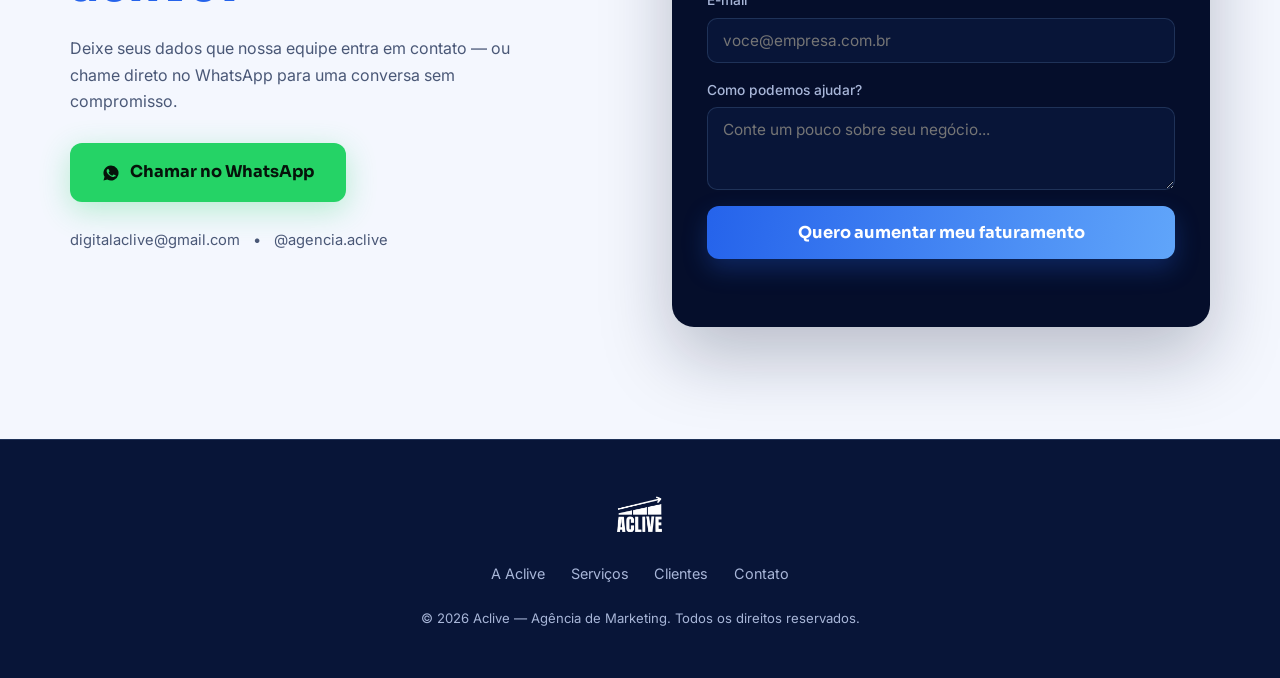
==== commit a8728a22: "Home: carrossel de logos infinito robusto (duplica p/ preencher a tela, sem buraco) - Lista os logos" ====
--- a/aclive/index.html
+++ b/aclive/index.html
@@ -203,24 +203,19 @@
   </section>
 
   <!-- ================= CLIENTES (carrossel de logos) =================
-       Os logos ficam na pasta  logos/  (logos/cliente-1.png ... cliente-4.png).
+       Os logos ficam na pasta  logos/  (logos/cliente-1.png ... cliente-N.png).
        Basta subir os arquivos nessa pasta na public_html — veja logos/LEIA-ME.txt.
-       A lista aparece DUAS vezes (conjunto 1 e a cópia) — é a cópia que faz
-       o carrossel girar sem emenda. Para trocar/adicionar, mude nos DOIS. -->
+       LISTE OS LOGOS UMA VEZ SÓ. O carrossel duplica sozinho, quantas vezes
+       forem necessárias, para girar sem emenda em qualquer tela. Para
+       trocar/adicionar, mexa apenas nesta lista. -->
   <section class="clients-band" aria-label="Clientes que confiam na Aclive">
     <p class="clients-label">Marcas que já subiram com a Aclive</p>
     <div class="logos-viewport">
-      <div class="logos-track">
-        <!-- ===== CONJUNTO 1 (visível) ===== -->
+      <div class="logos-track" id="logosTrack">
         <div class="client-logo"><img src="logos/cliente-1.png" alt="Cliente"></div>
         <div class="client-logo"><img src="logos/cliente-2.png" alt="Cliente"></div>
         <div class="client-logo"><img src="logos/cliente-3.png" alt="Cliente"></div>
         <div class="client-logo"><img src="logos/cliente-4.png" alt="Cliente"></div>
-        <!-- ===== CONJUNTO 2 (cópia — mantenha igual ao conjunto 1) ===== -->
-        <div class="client-logo" aria-hidden="true"><img src="logos/cliente-1.png" alt=""></div>
-        <div class="client-logo" aria-hidden="true"><img src="logos/cliente-2.png" alt=""></div>
-        <div class="client-logo" aria-hidden="true"><img src="logos/cliente-3.png" alt=""></div>
-        <div class="client-logo" aria-hidden="true"><img src="logos/cliente-4.png" alt=""></div>
       </div>
     </div>
   </section>
--- a/aclive/style.css
+++ b/aclive/style.css
@@ -501,18 +501,22 @@
   flex-wrap: nowrap;
   align-items: center;
   width: max-content;
-  /* a lista aparece 2x no HTML; deslizar -50% mostra exatamente 1 lista,
-     e como a 2ª é idêntica, o recomeço é invisível (loop sem emenda) */
-  animation: logos-scroll 40s linear infinite;
   will-change: transform;
+}
+
+/* O JS duplica os logos e define --marq-shift (largura de 1 conjunto) e
+   --marq-dur (duração p/ velocidade constante). Deslizar exatamente 1
+   conjunto faz o recomeço ser invisível (loop sem emenda). */
+.logos-track.is-ready {
+  animation: logos-scroll var(--marq-dur, 40s) linear infinite;
 }
 
 @keyframes logos-scroll {
   from { transform: translateX(0); }
-  to   { transform: translateX(-50%); }
-}
-
-.clients-band:hover .logos-track { animation-play-state: paused; }
+  to   { transform: translateX(calc(-1 * var(--marq-shift, 50%))); }
+}
+
+.clients-band:hover .logos-track.is-ready { animation-play-state: paused; }
 
 .client-logo {
   flex: 0 0 auto;
@@ -926,7 +930,7 @@
 
   /* Sem animação: carrossel de arrastar (não congela cortado).
      Esconde a 2ª lista duplicada e libera o scroll horizontal manual. */
-  .logos-track { animation: none; }
+  .logos-track, .logos-track.is-ready { animation: none; }
   .logos-viewport {
     overflow-x: auto;
     -webkit-mask-image: none;
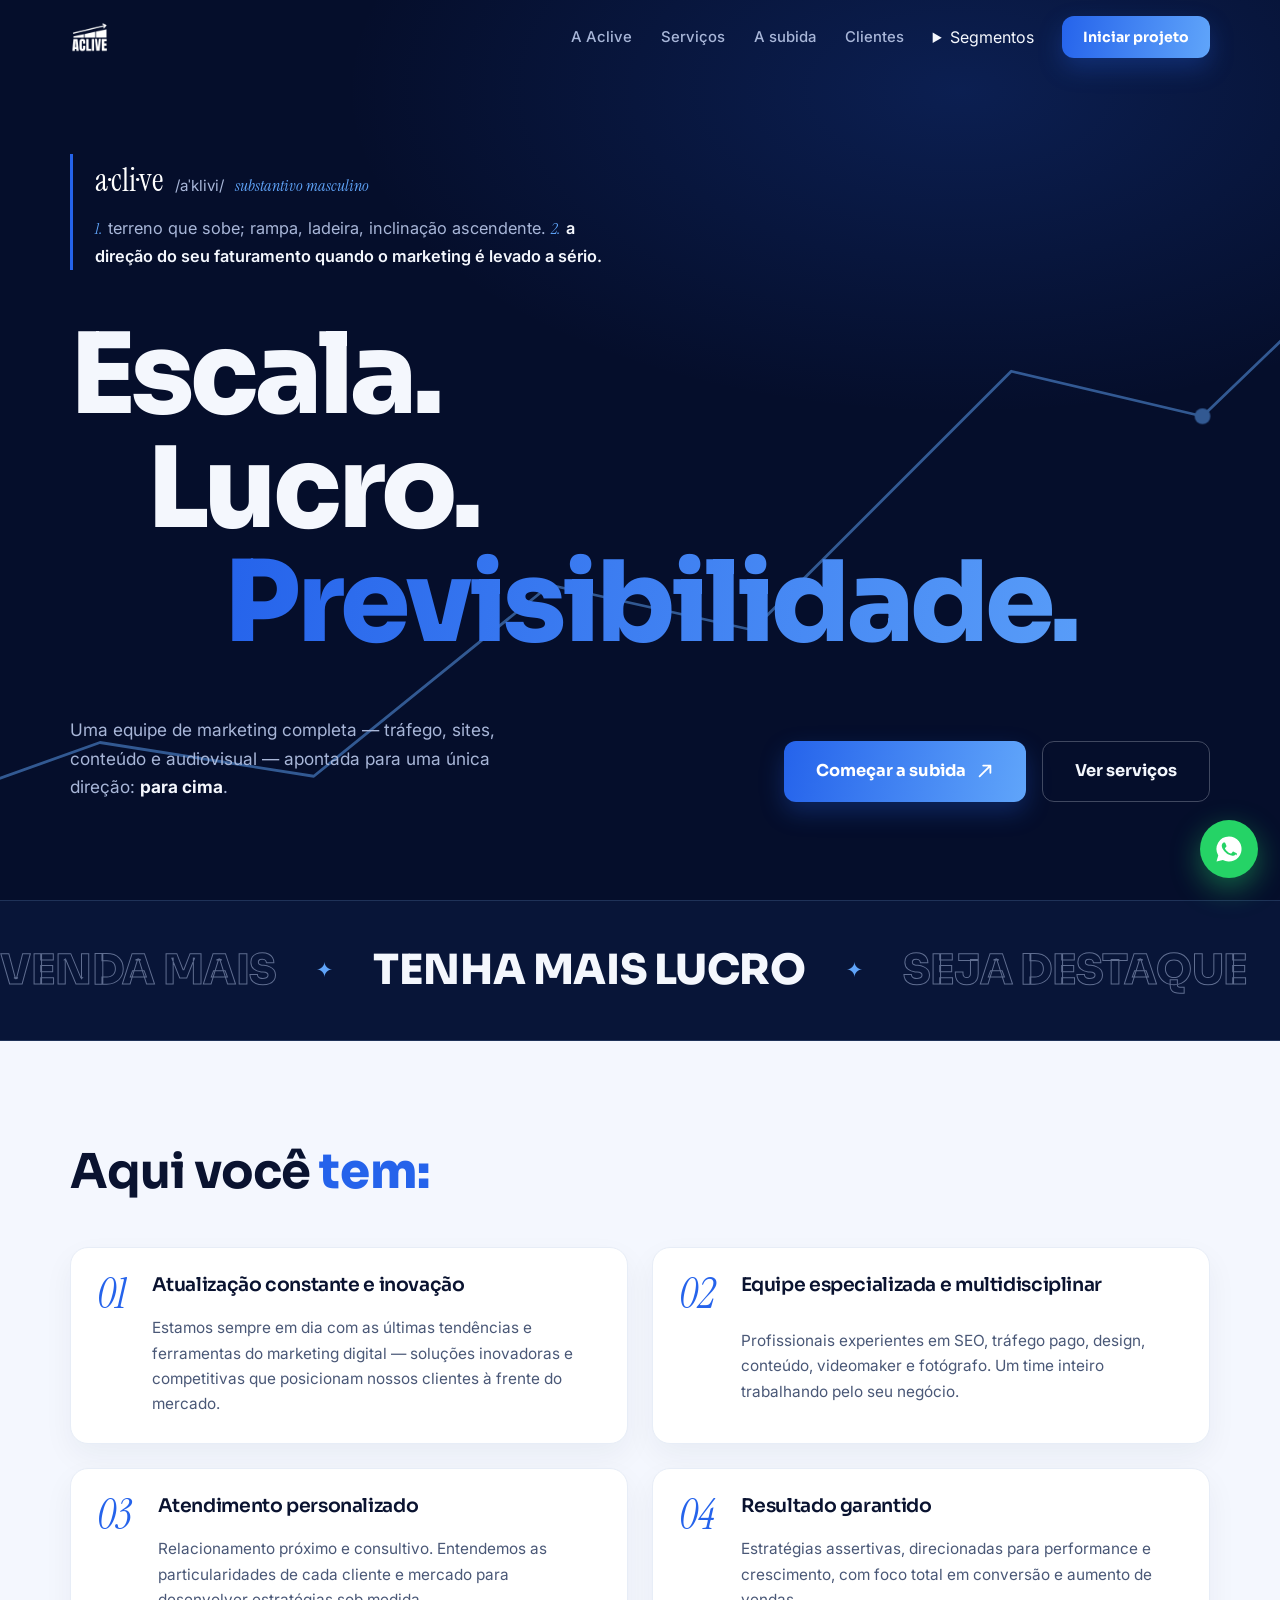
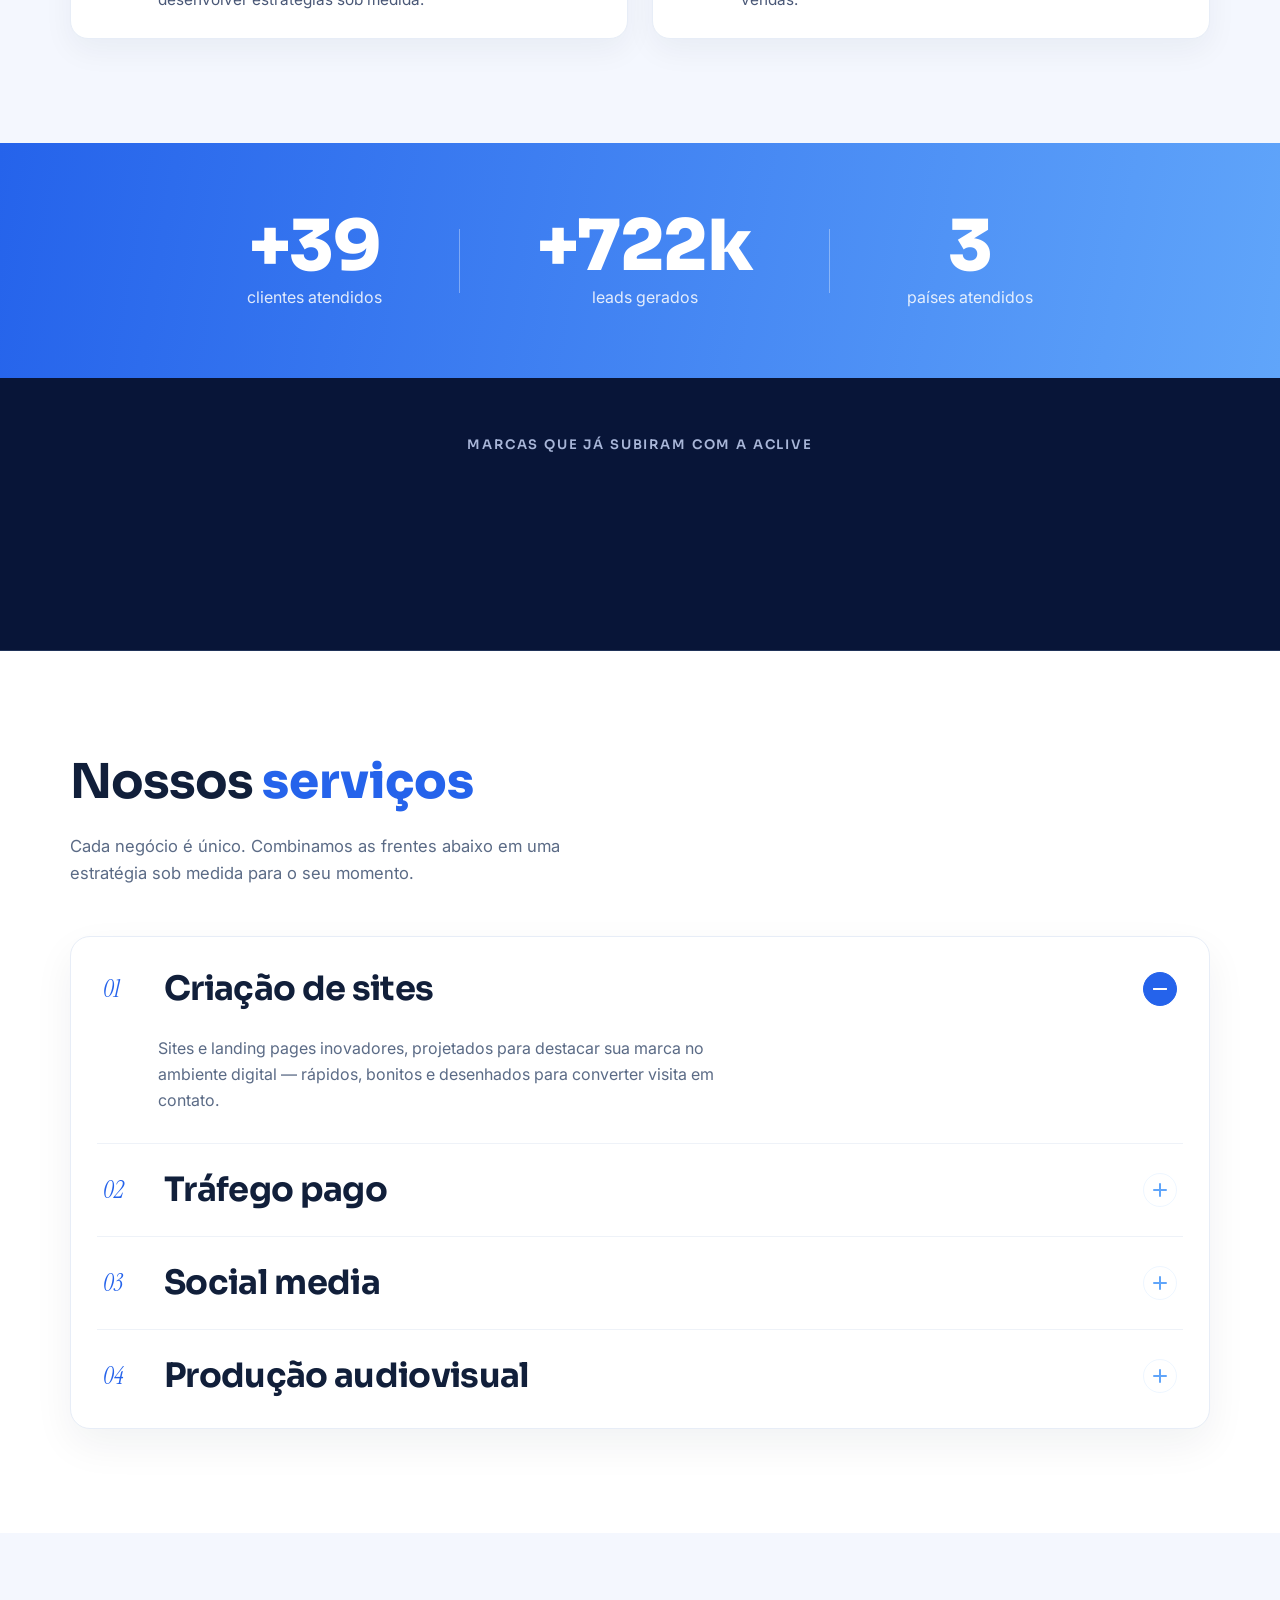
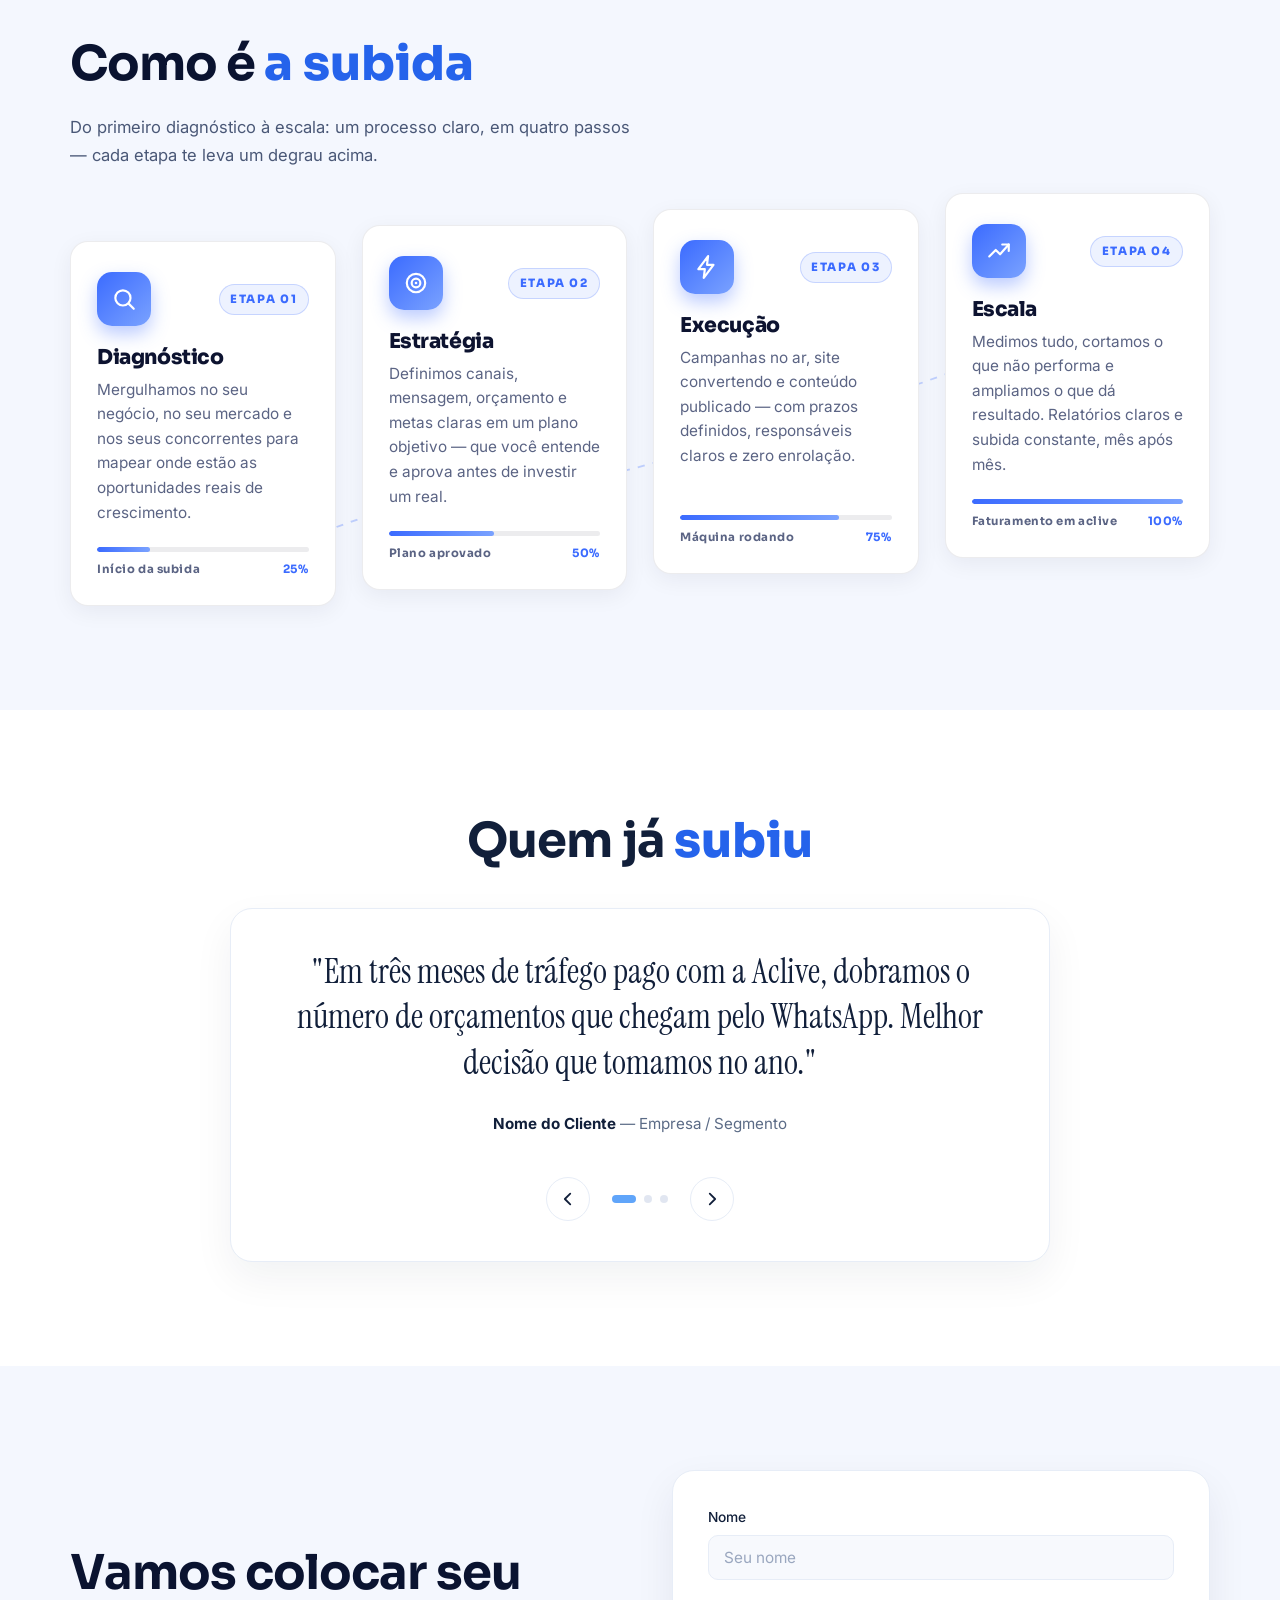
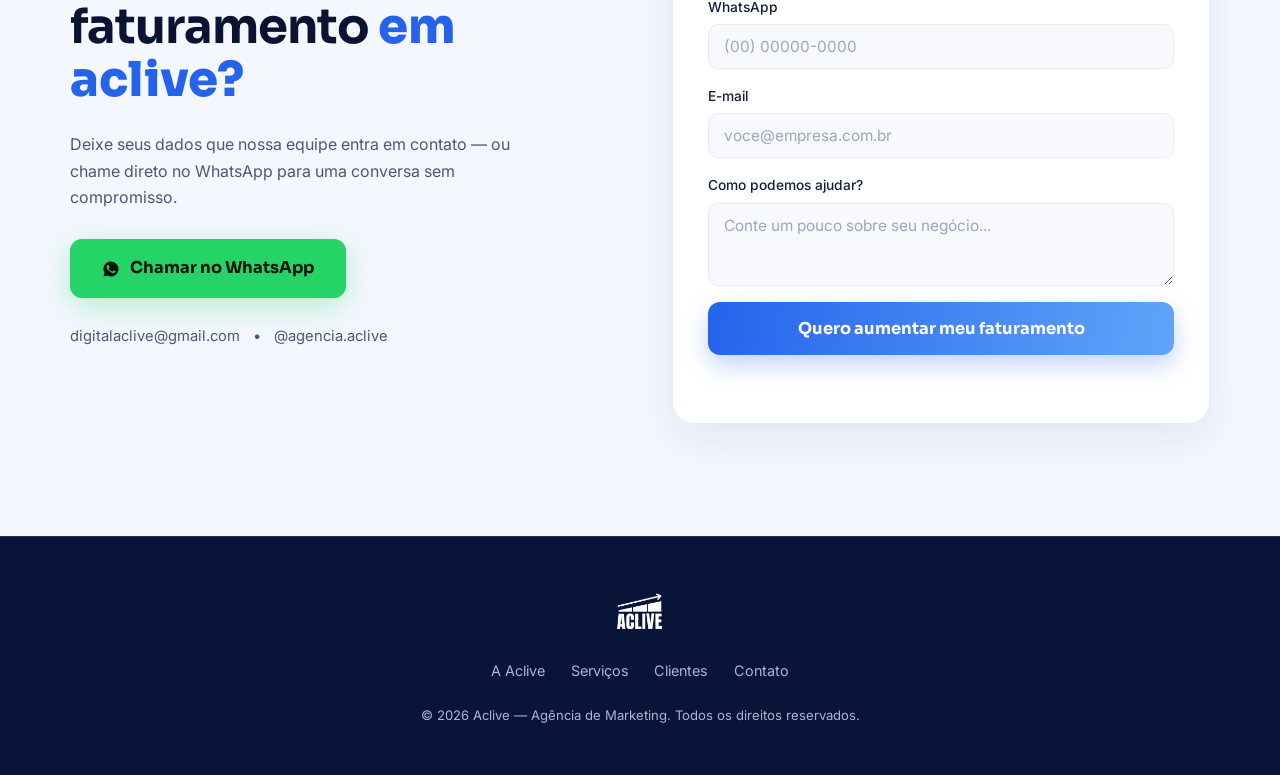
==== commit d0a91082: "Home: reskin clean igual advocacia (Servicos/Depoimentos claros, cartoes brancos, form branco) - Sec" ====
--- a/aclive/index.html
+++ b/aclive/index.html
@@ -44,15 +44,55 @@
   <style>
     /* Destaque azul mesma fonte nos títulos de seção (no lugar da serifada) */
     .section-head h2 em{font-family:'Sora',sans-serif !important;font-style:normal !important;font-weight:800 !important;color:#8fbaff !important}
-    .section-light .section-head h2 em{color:#2563eb !important}
+    .section-light .section-head h2 em,
+    #servicos .section-head h2 em,
+    #depoimentos .section-head h2 em{color:#2563eb !important}
 
     /* Botões arredondados e limpos (igual aos segmentos) */
     .btn{border-radius:12px !important;font-weight:700 !important}
     .btn-lg{border-radius:12px !important}
     .btn-primary{box-shadow:0 10px 24px rgba(37,99,235,.28) !important}
 
-    /* Cantos mais suaves nos cartões */
-    .sbd-card,.svc,.quote{border-radius:18px !important}
+    /* ===== Seções escuras (Serviços e Depoimentos) viram claras ===== */
+    #servicos, #depoimentos{background:#ffffff !important}
+    #servicos .section-head h2, #depoimentos .section-head h2{color:#111f3a !important}
+    #servicos .section-sub{color:#5b6b86 !important}
+
+    /* "Aqui você tem" -> cartões brancos arredondados */
+    .editorial-grid{border-top:0 !important;gap:24px !important}
+    .ed-item{
+      background:#fff !important;border:1px solid #e7edf7 !important;border-radius:18px !important;
+      padding:26px !important;box-shadow:0 12px 30px rgba(17,31,58,.05) !important;
+    }
+    .ed-item:nth-child(odd){border-right:1px solid #e7edf7 !important}
+    .ed-item:nth-child(even){padding-left:26px !important;padding-right:26px !important}
+    .ed-num{color:#2563eb !important}
+
+    /* Serviços (acordeão) num cartão branco */
+    .svc-list{background:#fff !important;border:1px solid #e7edf7 !important;border-radius:20px !important;
+      padding:6px 26px !important;box-shadow:0 16px 40px rgba(17,31,58,.06) !important;margin-top:2.4rem !important}
+    .svc{border-bottom:1px solid #eef2f8 !important}
+    .svc:last-child{border-bottom:0 !important}
+    .svc-head h3{color:#111f3a !important}
+    .svc-num{color:#2563eb !important}
+    .svc-body > p{color:#5b6b86 !important}
+    .svc:hover .svc-head h3{color:#2563eb !important}
+
+    /* Depoimentos num cartão branco */
+    .quote-slider{background:#fff !important;border:1px solid #e7edf7 !important;border-radius:22px !important;
+      padding:40px !important;box-shadow:0 16px 40px rgba(17,31,58,.06) !important;max-width:820px !important;margin:2.5rem auto 0 !important}
+    .quote blockquote{color:#111f3a !important}
+    .quote figcaption{color:#5b6b86 !important}
+    .quote figcaption strong{color:#111f3a !important}
+    .quote-btn{background:#fff !important;border:1px solid #e7edf7 !important;color:#111f3a !important}
+    .quote-btn:hover{background:#2563eb !important;border-color:#2563eb !important;color:#fff !important}
+
+    /* Formulário de contato -> card branco (igual advocacia) */
+    .lead-form{background:#fff !important;border:1px solid #e7edf7 !important;box-shadow:0 16px 40px rgba(17,31,58,.07) !important}
+    .lead-form label{color:#111f3a !important}
+    .lead-form input,.lead-form textarea{background:#f7f9fd !important;color:#111f3a !important;border:1px solid #e7edf7 !important}
+    .lead-form input::placeholder,.lead-form textarea::placeholder{color:#9aa7bf !important}
+    .lead-form input:focus,.lead-form textarea:focus{border-color:#2563eb !important;box-shadow:0 0 0 3px rgba(37,99,235,.14) !important}
   </style>
 </head>
 <body>
